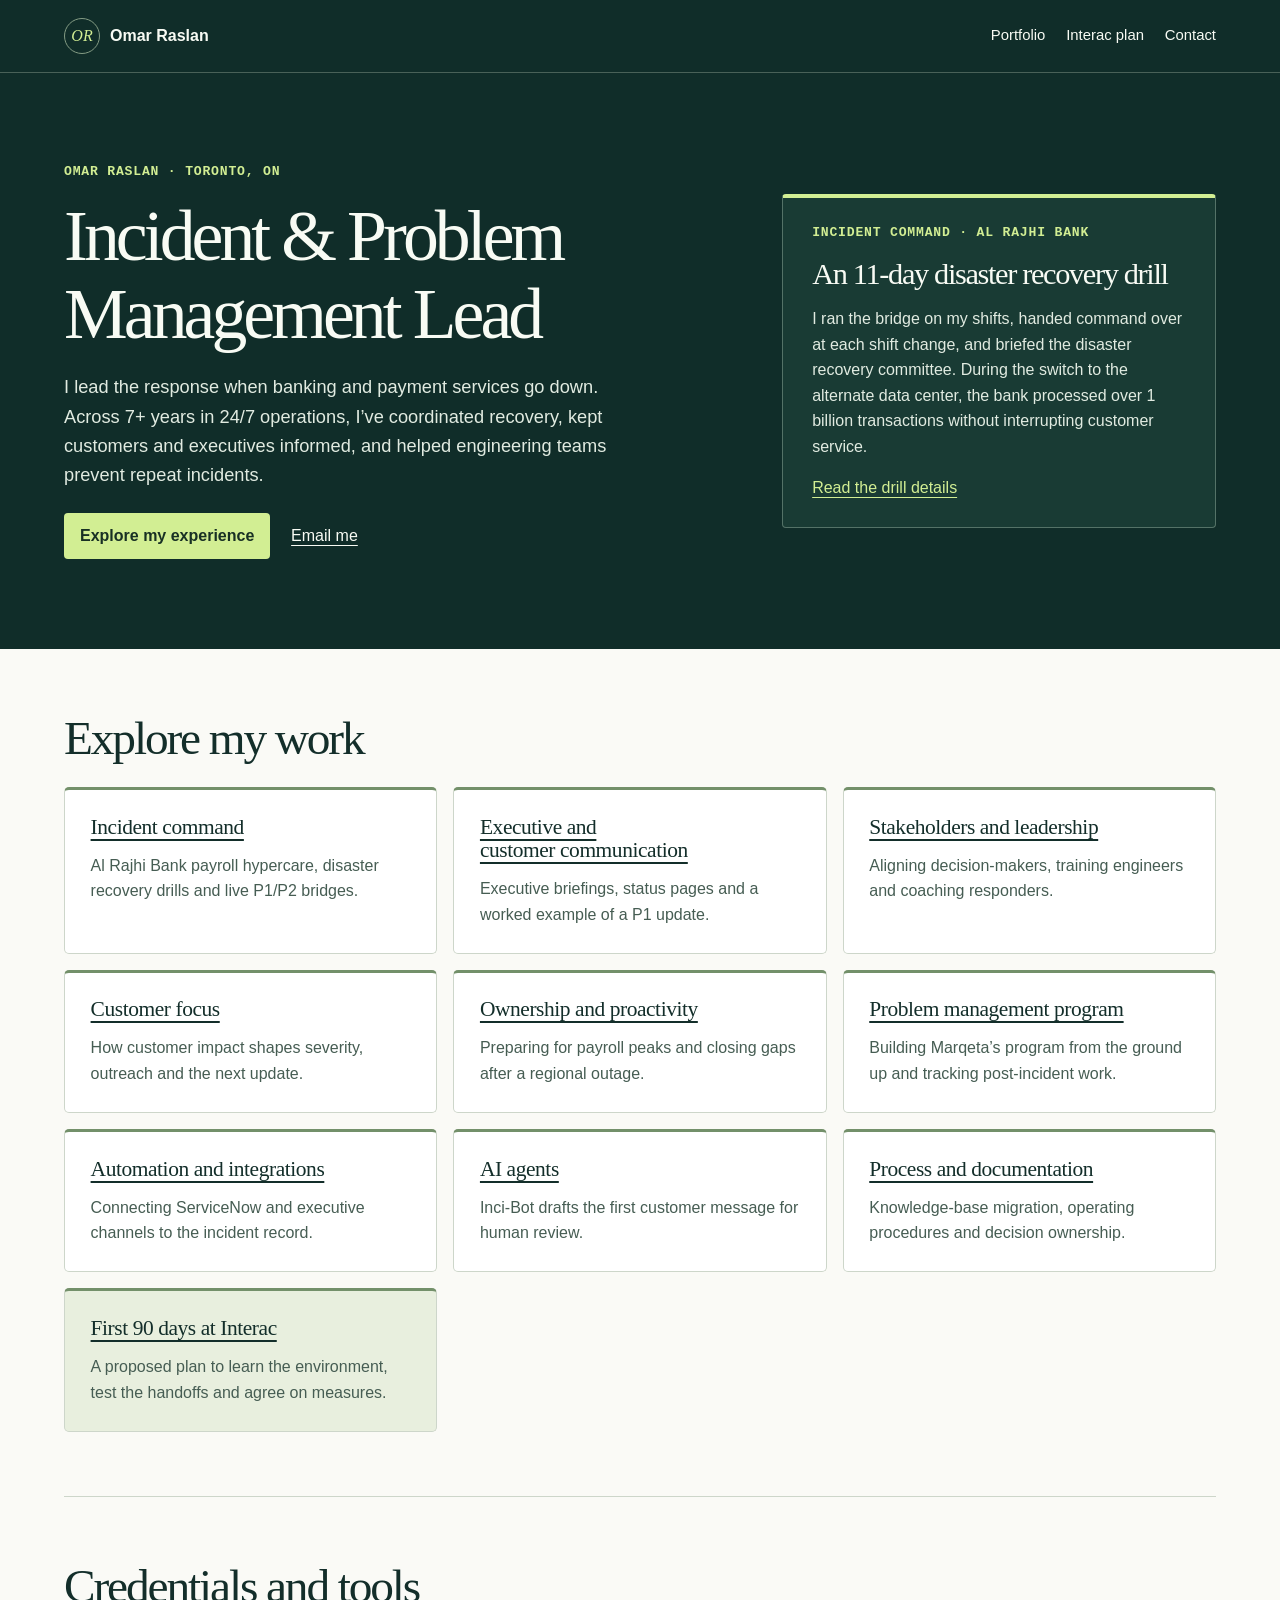
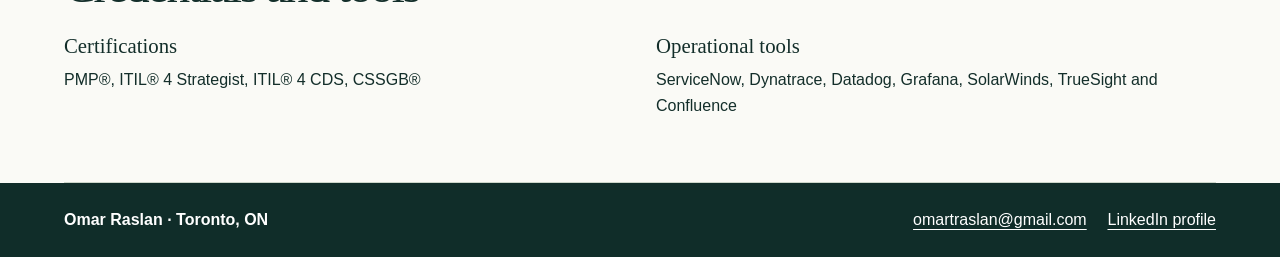
==== index.html @ 9fc1c344 "Organize Omar’s portfolio into ten role-specific sections" ====
<!doctype html>
<html lang="en"><head><meta charset="utf-8"><meta name="viewport" content="width=device-width,initial-scale=1">
<title>Omar Raslan | Incident &amp; Problem Management Lead</title>
<meta name="description" content="Omar Raslan’s work leading major incidents, improving problem management and communicating recovery in banking and payments.">
<style>
:root{--ink:#132e2a;--night:#102d29;--lime:#d2ee93;--paper:#fafaf6;--rule:#cdd6ca;--muted:#465d53}*{box-sizing:border-box}html{scroll-padding-top:1.25rem}body{margin:0;background:var(--paper);color:var(--ink);font:1rem/1.6 Inter,Arial,sans-serif}a{color:inherit;text-underline-offset:.24em}a:hover{text-decoration:underline}a:focus-visible,summary:focus-visible{outline:3px solid #61983b;outline-offset:4px}.wrap{width:min(1160px,90%);margin-inline:auto}.skip{position:absolute;left:-9999px}.skip:focus{left:1rem;top:.5rem;background:white;color:#123;padding:.6rem;z-index:5}header,.hero{color:#f8fbf4;background:var(--night)}header{border-bottom:1px solid #496158}.bar,.brand,nav,.actions,footer .wrap{display:flex;align-items:center}.bar{justify-content:space-between;gap:1rem;min-height:72px}.brand{gap:10px;text-decoration:none;font-weight:bold}.mark{border:1px solid #849c84;border-radius:50%;width:36px;height:36px;display:grid;place-items:center;font:italic 1rem Georgia;color:var(--lime)}nav,.actions{gap:1.3rem;flex-wrap:wrap}nav a{font-size:.93rem;text-decoration:none}.hero-grid{display:grid;grid-template-columns:1.45fr 1fr;gap:clamp(2rem,7vw,7rem);align-items:center;padding:clamp(3rem,7vw,6.5rem) 0}.kicker{margin:0 0 1rem;font:600 .82rem/1.4 ui-monospace,monospace;letter-spacing:.06em;text-transform:uppercase}.hero .kicker{color:var(--lime)}h1,h2,h3,p{margin-top:0}h1,h2,h3{font-family:Georgia,serif;font-weight:400;line-height:1.09;text-wrap:balance}h1{margin-bottom:1.2rem;font-size:clamp(2.8rem,5.6vw,5.3rem);letter-spacing:-.055em}.hero .lead{max-width:56ch;color:#e1ebe1;font-size:1.14rem}.actions{margin-top:1.5rem}.primary{background:var(--lime);color:#183024;padding:.65rem 1rem;border-radius:4px;font-weight:bold;text-decoration:none}.brief{padding:1.6rem 1.8rem;border:1px solid #547267;border-top:4px solid var(--lime);background:#193b34;border-radius:4px}.brief h2{font-size:1.9rem;margin-bottom:.9rem}.brief p:not(.kicker){color:#e1ebe1}.brief a{color:var(--lime)}.section{padding:clamp(2.4rem,5vw,4.5rem) 0;border-bottom:1px solid var(--rule)}h2{font-size:clamp(2rem,3.7vw,3.3rem);letter-spacing:-.045em;margin-bottom:1.4rem}.cards{display:grid;grid-template-columns:repeat(3,minmax(0,1fr));gap:1rem}.card{border:1px solid var(--rule);border-radius:5px;padding:clamp(1.15rem,2vw,1.7rem);background:white;display:flex;flex-direction:column}.card .kicker{color:#45634d}.stat{font:normal clamp(2.9rem,4.6vw,4.4rem)/1 Georgia,serif;letter-spacing:-.06em;margin:0 0 .7rem}.card h3{font-size:1.34rem;letter-spacing:-.02em;margin-bottom:.85rem}.card p:not(.kicker){color:var(--muted)}.card a{margin-top:auto;align-self:flex-start;font-weight:600}.case{display:grid;grid-template-columns:1fr 2fr;gap:clamp(1rem,5vw,5rem);padding:1.5rem 0;border-top:1px solid var(--rule)}.case h3{font-size:1.55rem;margin:0 0 .4rem}.case p{margin:0 0 .6rem}.meta{color:var(--muted);font-size:.94rem}.sample{background:#e8efde}.sample .wrap{display:grid;grid-template-columns:1fr 1fr;gap:clamp(1.5rem,6vw,5rem);align-items:center;padding-block:3rem}.note{background:#fff;border-left:4px solid #53865a;padding:1.4rem}.note h3{font-size:1.4rem;margin-bottom:.35rem}.note p{margin:.6rem 0}.credentials{display:grid;grid-template-columns:1fr 1fr;gap:2rem}.credentials h3{font-size:1.3rem;margin-bottom:.6rem}.credentials p{margin:0}footer{background:var(--night);color:white}footer .wrap{padding-block:1.5rem;gap:1.3rem;flex-wrap:wrap}footer strong{margin-right:auto}@media(max-width:760px){.hero-grid,.sample .wrap,.credentials,.case{grid-template-columns:1fr}.bar{flex-wrap:wrap;padding-block:.7rem}.bar nav{gap:1rem}.hero-grid{gap:1.5rem}.cards{grid-template-columns:repeat(3,minmax(min(78vw,16rem),1fr));overflow-x:auto;scroll-snap-type:x proximity;padding:4px 4px 12px}.card{scroll-snap-align:start}.case{gap:.5rem}}@media print{header,footer,.skip{display:none}.cards{grid-template-columns:repeat(3,1fr);overflow:visible}.card,.case,.note{break-inside:avoid}}
.directory{display:grid;grid-template-columns:repeat(3,minmax(0,1fr));gap:1rem}.directory .card{border-top:3px solid #73906a}.directory a{font:inherit}.directory p{margin:0}.directory .card:last-child{background:#e8efde}@media(max-width:850px){.directory{grid-template-columns:repeat(2,minmax(0,1fr))}}@media(max-width:540px){.directory{grid-template-columns:repeat(2,minmax(0,1fr));gap:.6rem}.directory .card{padding:.8rem;overflow-wrap:anywhere}.directory h3{font-size:1.12rem}.directory p{font-size:.94rem}}</style></head><body><a class="skip" href="#main">Skip to content</a>
<header><div class="wrap bar"><a class="brand" href="./"><span class="mark" aria-hidden="true">OR</span>Omar Raslan</a><nav aria-label="Portfolio"><a href="#work">Portfolio</a><a href="interac.html">Interac plan</a><a href="#contact">Contact</a></nav></div></header>
<main id="main"><section class="hero"><div class="wrap hero-grid"><div><p class="kicker">Omar Raslan · Toronto, ON</p><h1>Incident &amp; Problem Management Lead</h1><p class="lead">I lead the response when banking and payment services go down. Across 7+ years in 24/7 operations, I’ve coordinated recovery, kept customers and executives informed, and helped engineering teams prevent repeat incidents.</p><div class="actions"><a class="primary" href="#work">Explore my experience</a><a href="mailto:omartraslan@gmail.com">Email me</a></div></div>
<aside class="brief"><p class="kicker">Incident command · Al Rajhi Bank</p><h2>An 11-day disaster recovery drill</h2><p>I ran the bridge on my shifts, handed command over at each shift change, and briefed the disaster recovery committee. During the switch to the alternate data center, the bank processed over 1 billion transactions without interrupting customer service.</p><a href="command.html#evidence">Read the drill details</a></aside></div></section>
<section class="wrap section" id="work"><h2>Explore my work</h2><div class="directory"><article class="card"><h3><a href="command.html">Incident command</a></h3><p>Al Rajhi Bank payroll hypercare, disaster recovery drills and live P1/P2 bridges.</p></article><article class="card"><h3><a href="communication.html">Executive and customer communication</a></h3><p>Executive briefings, status pages and a worked example of a P1 update.</p></article><article class="card"><h3><a href="leadership.html">Stakeholders and leadership</a></h3><p>Aligning decision-makers, training engineers and coaching responders.</p></article><article class="card"><h3><a href="customer-focus.html">Customer focus</a></h3><p>How customer impact shapes severity, outreach and the next update.</p></article><article class="card"><h3><a href="ownership.html">Ownership and proactivity</a></h3><p>Preparing for payroll peaks and closing gaps after a regional outage.</p></article><article class="card"><h3><a href="problem-management.html">Problem management program</a></h3><p>Building Marqeta’s program from the ground up and tracking post-incident work.</p></article><article class="card"><h3><a href="automation.html">Automation and integrations</a></h3><p>Connecting ServiceNow and executive channels to the incident record.</p></article><article class="card"><h3><a href="ai-agents.html">AI agents</a></h3><p>Inci-Bot drafts the first customer message for human review.</p></article><article class="card"><h3><a href="documentation.html">Process and documentation</a></h3><p>Knowledge-base migration, operating procedures and decision ownership.</p></article><article class="card"><h3><a href="interac.html">First 90 days at Interac</a></h3><p>A proposed plan to learn the environment, test the handoffs and agree on measures.</p></article></div></section><section class="wrap section"><h2>Credentials and tools</h2><div class="credentials"><div><h3>Certifications</h3><p>PMP®, ITIL® 4 Strategist, ITIL® 4 CDS, CSSGB®</p></div><div><h3>Operational tools</h3><p>ServiceNow, Dynatrace, Datadog, Grafana, SolarWinds, TrueSight and Confluence</p></div></div></section></main>
<footer id="contact"><div class="wrap"><strong>Omar Raslan · Toronto, ON</strong><a href="mailto:omartraslan@gmail.com">omartraslan@gmail.com</a><a href="https://www.linkedin.com/in/omartraslan">LinkedIn profile</a></div></footer></body></html>
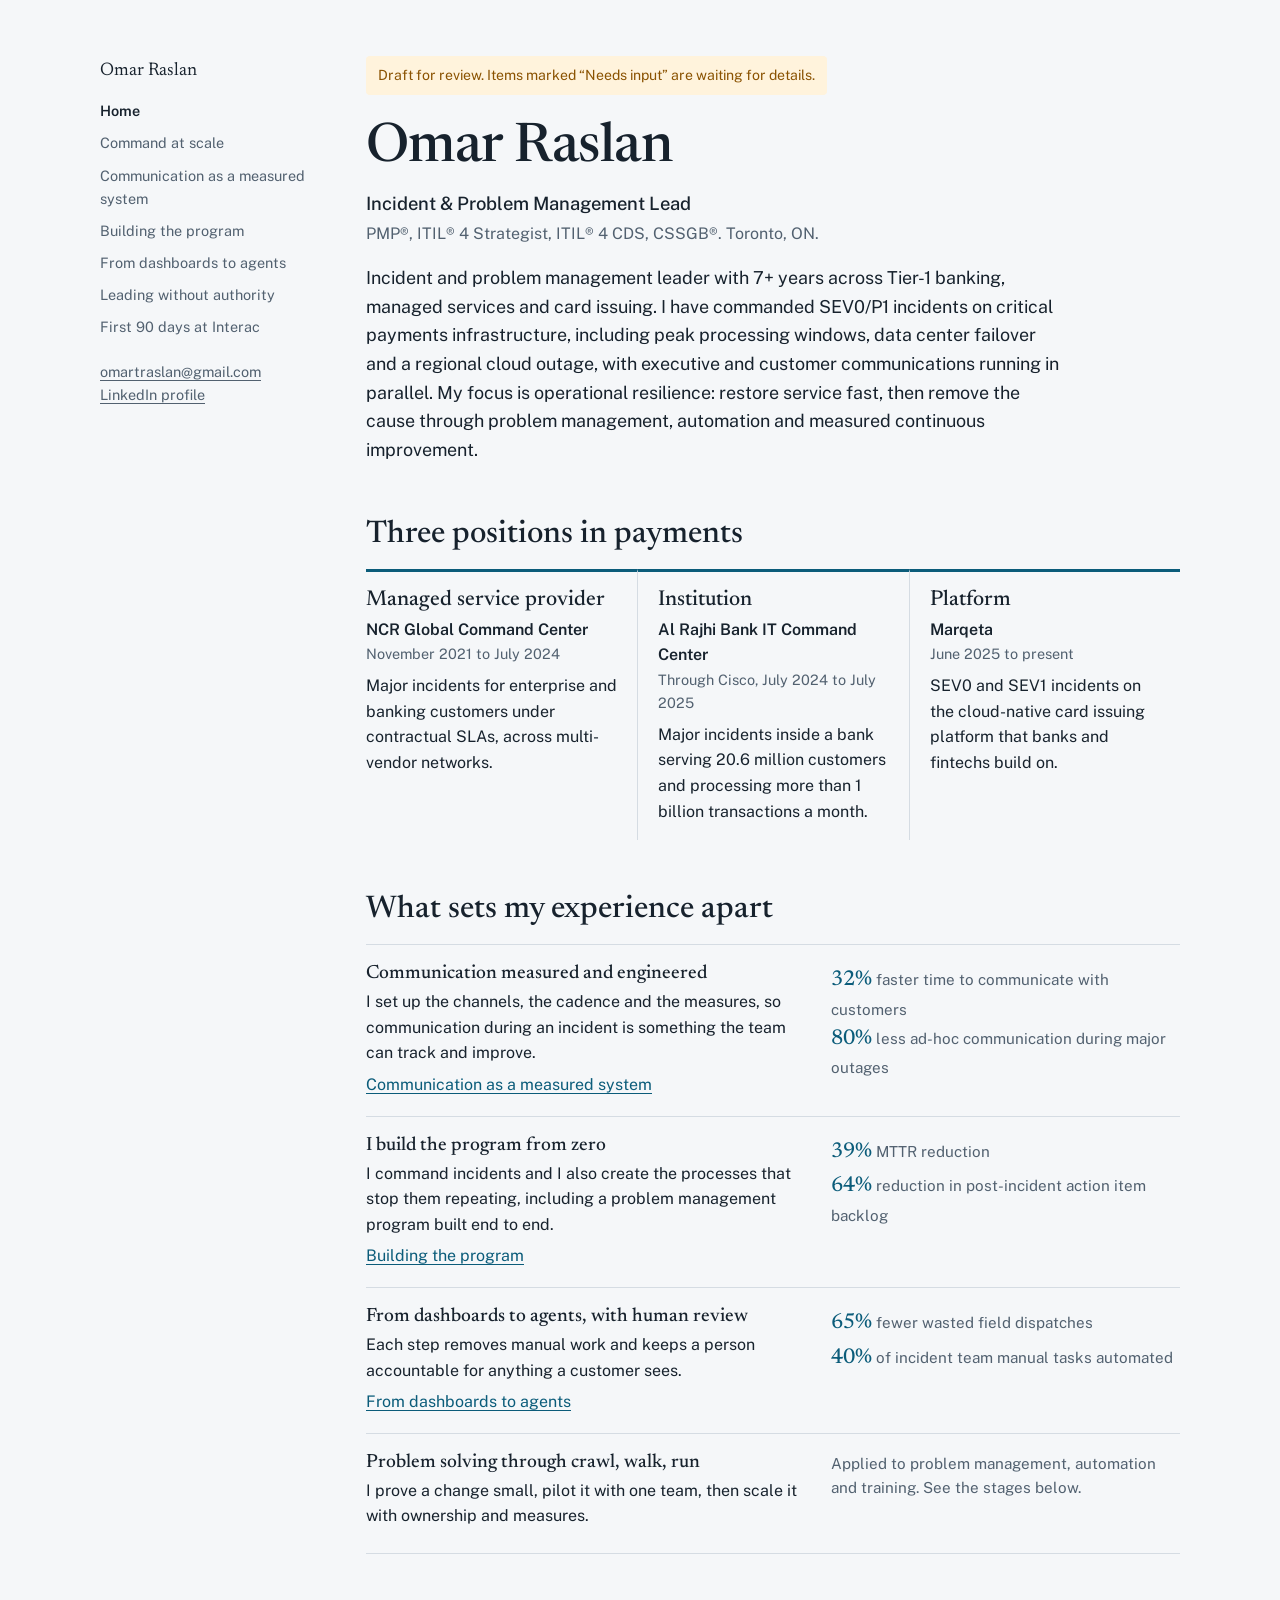
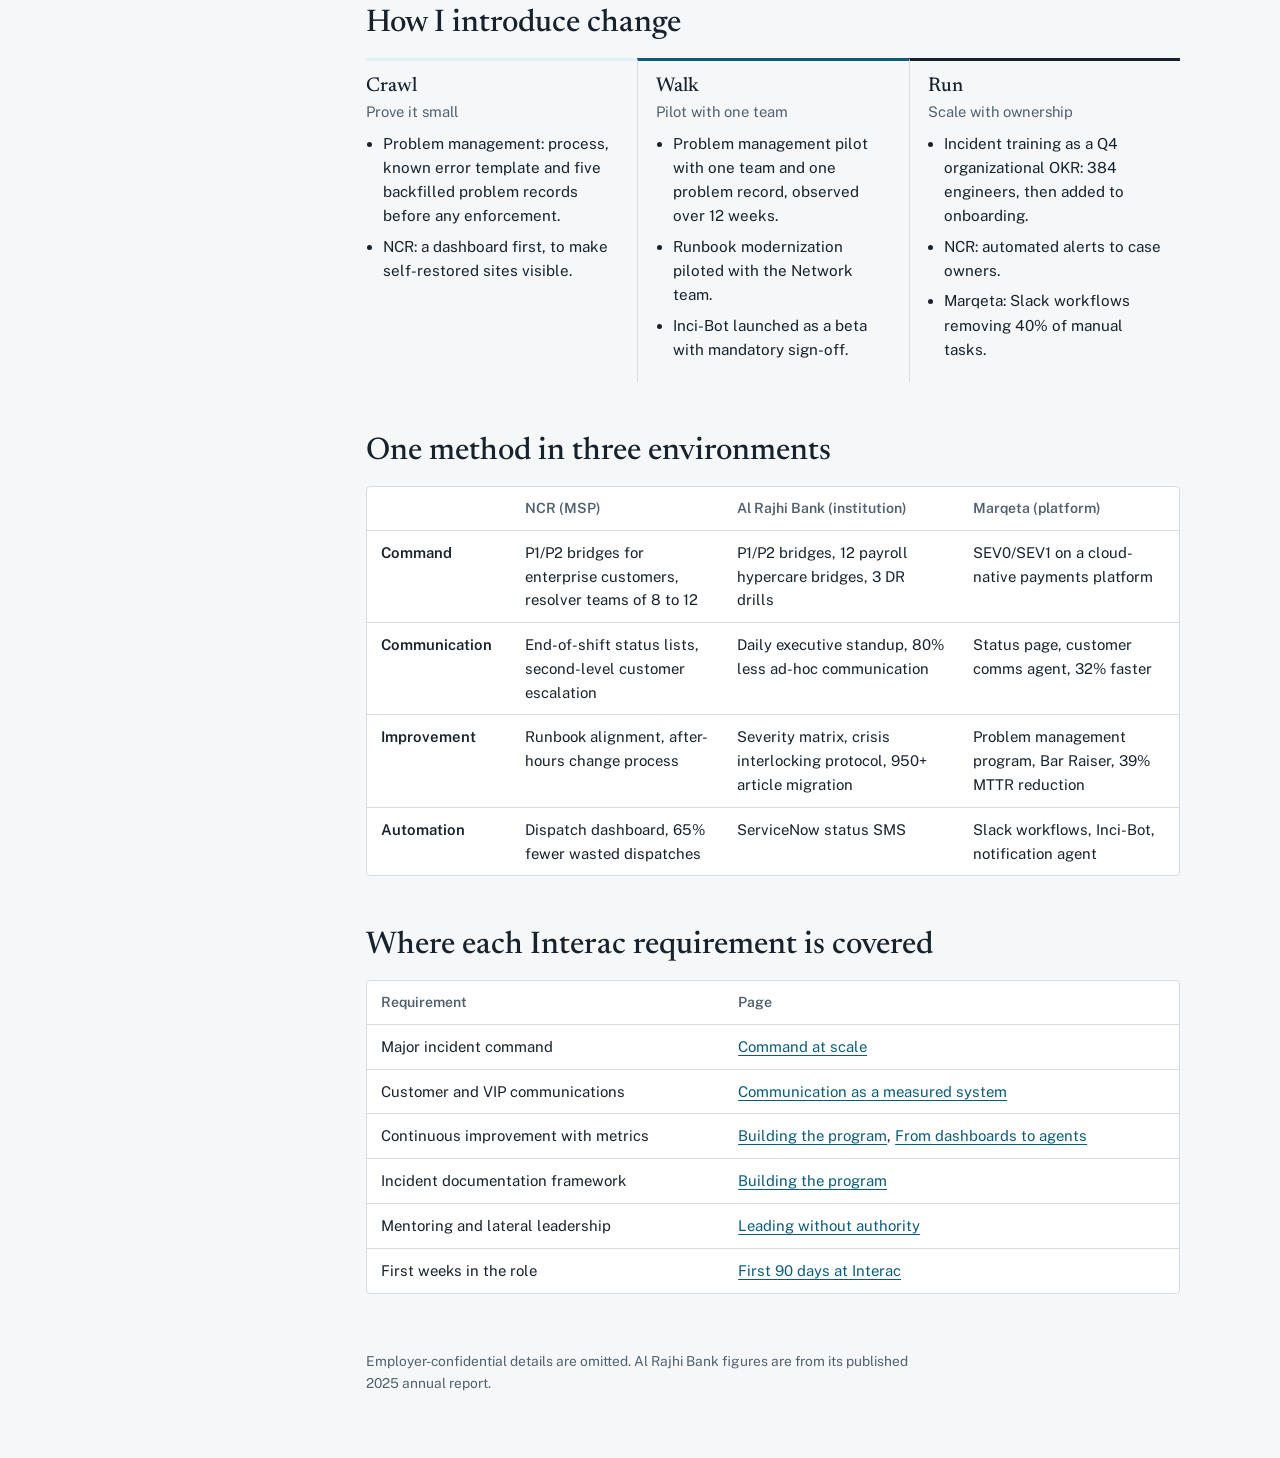
==== commit e2e173d1: "Publish the supplied Omar Raslan portfolio HTML" ====
--- a/index.html
+++ b/index.html
@@ -1,12 +1,679 @@
-<!doctype html>
-<html lang="en"><head><meta charset="utf-8"><meta name="viewport" content="width=device-width,initial-scale=1">
-<title>Omar Raslan | Incident &amp; Problem Management Lead</title>
-<meta name="description" content="Omar Raslan’s work leading major incidents, improving problem management and communicating recovery in banking and payments.">
+<!DOCTYPE html>
+<html lang="en">
+<head>
+<meta charset="utf-8">
+<meta name="viewport" content="width=device-width, initial-scale=1, viewport-fit=cover">
+<title>Omar Raslan, Incident &amp; Problem Management Lead</title>
+<link rel="stylesheet" href="https://fonts.googleapis.com/css2?family=Newsreader:opsz,wght@6..72,400;6..72,500;6..72,600&family=Public+Sans:wght@400;500;600&display=swap">
 <style>
-:root{--ink:#132e2a;--night:#102d29;--lime:#d2ee93;--paper:#fafaf6;--rule:#cdd6ca;--muted:#465d53}*{box-sizing:border-box}html{scroll-padding-top:1.25rem}body{margin:0;background:var(--paper);color:var(--ink);font:1rem/1.6 Inter,Arial,sans-serif}a{color:inherit;text-underline-offset:.24em}a:hover{text-decoration:underline}a:focus-visible,summary:focus-visible{outline:3px solid #61983b;outline-offset:4px}.wrap{width:min(1160px,90%);margin-inline:auto}.skip{position:absolute;left:-9999px}.skip:focus{left:1rem;top:.5rem;background:white;color:#123;padding:.6rem;z-index:5}header,.hero{color:#f8fbf4;background:var(--night)}header{border-bottom:1px solid #496158}.bar,.brand,nav,.actions,footer .wrap{display:flex;align-items:center}.bar{justify-content:space-between;gap:1rem;min-height:72px}.brand{gap:10px;text-decoration:none;font-weight:bold}.mark{border:1px solid #849c84;border-radius:50%;width:36px;height:36px;display:grid;place-items:center;font:italic 1rem Georgia;color:var(--lime)}nav,.actions{gap:1.3rem;flex-wrap:wrap}nav a{font-size:.93rem;text-decoration:none}.hero-grid{display:grid;grid-template-columns:1.45fr 1fr;gap:clamp(2rem,7vw,7rem);align-items:center;padding:clamp(3rem,7vw,6.5rem) 0}.kicker{margin:0 0 1rem;font:600 .82rem/1.4 ui-monospace,monospace;letter-spacing:.06em;text-transform:uppercase}.hero .kicker{color:var(--lime)}h1,h2,h3,p{margin-top:0}h1,h2,h3{font-family:Georgia,serif;font-weight:400;line-height:1.09;text-wrap:balance}h1{margin-bottom:1.2rem;font-size:clamp(2.8rem,5.6vw,5.3rem);letter-spacing:-.055em}.hero .lead{max-width:56ch;color:#e1ebe1;font-size:1.14rem}.actions{margin-top:1.5rem}.primary{background:var(--lime);color:#183024;padding:.65rem 1rem;border-radius:4px;font-weight:bold;text-decoration:none}.brief{padding:1.6rem 1.8rem;border:1px solid #547267;border-top:4px solid var(--lime);background:#193b34;border-radius:4px}.brief h2{font-size:1.9rem;margin-bottom:.9rem}.brief p:not(.kicker){color:#e1ebe1}.brief a{color:var(--lime)}.section{padding:clamp(2.4rem,5vw,4.5rem) 0;border-bottom:1px solid var(--rule)}h2{font-size:clamp(2rem,3.7vw,3.3rem);letter-spacing:-.045em;margin-bottom:1.4rem}.cards{display:grid;grid-template-columns:repeat(3,minmax(0,1fr));gap:1rem}.card{border:1px solid var(--rule);border-radius:5px;padding:clamp(1.15rem,2vw,1.7rem);background:white;display:flex;flex-direction:column}.card .kicker{color:#45634d}.stat{font:normal clamp(2.9rem,4.6vw,4.4rem)/1 Georgia,serif;letter-spacing:-.06em;margin:0 0 .7rem}.card h3{font-size:1.34rem;letter-spacing:-.02em;margin-bottom:.85rem}.card p:not(.kicker){color:var(--muted)}.card a{margin-top:auto;align-self:flex-start;font-weight:600}.case{display:grid;grid-template-columns:1fr 2fr;gap:clamp(1rem,5vw,5rem);padding:1.5rem 0;border-top:1px solid var(--rule)}.case h3{font-size:1.55rem;margin:0 0 .4rem}.case p{margin:0 0 .6rem}.meta{color:var(--muted);font-size:.94rem}.sample{background:#e8efde}.sample .wrap{display:grid;grid-template-columns:1fr 1fr;gap:clamp(1.5rem,6vw,5rem);align-items:center;padding-block:3rem}.note{background:#fff;border-left:4px solid #53865a;padding:1.4rem}.note h3{font-size:1.4rem;margin-bottom:.35rem}.note p{margin:.6rem 0}.credentials{display:grid;grid-template-columns:1fr 1fr;gap:2rem}.credentials h3{font-size:1.3rem;margin-bottom:.6rem}.credentials p{margin:0}footer{background:var(--night);color:white}footer .wrap{padding-block:1.5rem;gap:1.3rem;flex-wrap:wrap}footer strong{margin-right:auto}@media(max-width:760px){.hero-grid,.sample .wrap,.credentials,.case{grid-template-columns:1fr}.bar{flex-wrap:wrap;padding-block:.7rem}.bar nav{gap:1rem}.hero-grid{gap:1.5rem}.cards{grid-template-columns:repeat(3,minmax(min(78vw,16rem),1fr));overflow-x:auto;scroll-snap-type:x proximity;padding:4px 4px 12px}.card{scroll-snap-align:start}.case{gap:.5rem}}@media print{header,footer,.skip{display:none}.cards{grid-template-columns:repeat(3,1fr);overflow:visible}.card,.case,.note{break-inside:avoid}}
-.directory{display:grid;grid-template-columns:repeat(3,minmax(0,1fr));gap:1rem}.directory .card{border-top:3px solid #73906a}.directory a{font:inherit}.directory p{margin:0}.directory .card:last-child{background:#e8efde}@media(max-width:850px){.directory{grid-template-columns:repeat(2,minmax(0,1fr))}}@media(max-width:540px){.directory{grid-template-columns:repeat(2,minmax(0,1fr));gap:.6rem}.directory .card{padding:.8rem;overflow-wrap:anywhere}.directory h3{font-size:1.12rem}.directory p{font-size:.94rem}}</style></head><body><a class="skip" href="#main">Skip to content</a>
-<header><div class="wrap bar"><a class="brand" href="./"><span class="mark" aria-hidden="true">OR</span>Omar Raslan</a><nav aria-label="Portfolio"><a href="#work">Portfolio</a><a href="interac.html">Interac plan</a><a href="#contact">Contact</a></nav></div></header>
-<main id="main"><section class="hero"><div class="wrap hero-grid"><div><p class="kicker">Omar Raslan · Toronto, ON</p><h1>Incident &amp; Problem Management Lead</h1><p class="lead">I lead the response when banking and payment services go down. Across 7+ years in 24/7 operations, I’ve coordinated recovery, kept customers and executives informed, and helped engineering teams prevent repeat incidents.</p><div class="actions"><a class="primary" href="#work">Explore my experience</a><a href="mailto:omartraslan@gmail.com">Email me</a></div></div>
-<aside class="brief"><p class="kicker">Incident command · Al Rajhi Bank</p><h2>An 11-day disaster recovery drill</h2><p>I ran the bridge on my shifts, handed command over at each shift change, and briefed the disaster recovery committee. During the switch to the alternate data center, the bank processed over 1 billion transactions without interrupting customer service.</p><a href="command.html#evidence">Read the drill details</a></aside></div></section>
-<section class="wrap section" id="work"><h2>Explore my work</h2><div class="directory"><article class="card"><h3><a href="command.html">Incident command</a></h3><p>Al Rajhi Bank payroll hypercare, disaster recovery drills and live P1/P2 bridges.</p></article><article class="card"><h3><a href="communication.html">Executive and customer communication</a></h3><p>Executive briefings, status pages and a worked example of a P1 update.</p></article><article class="card"><h3><a href="leadership.html">Stakeholders and leadership</a></h3><p>Aligning decision-makers, training engineers and coaching responders.</p></article><article class="card"><h3><a href="customer-focus.html">Customer focus</a></h3><p>How customer impact shapes severity, outreach and the next update.</p></article><article class="card"><h3><a href="ownership.html">Ownership and proactivity</a></h3><p>Preparing for payroll peaks and closing gaps after a regional outage.</p></article><article class="card"><h3><a href="problem-management.html">Problem management program</a></h3><p>Building Marqeta’s program from the ground up and tracking post-incident work.</p></article><article class="card"><h3><a href="automation.html">Automation and integrations</a></h3><p>Connecting ServiceNow and executive channels to the incident record.</p></article><article class="card"><h3><a href="ai-agents.html">AI agents</a></h3><p>Inci-Bot drafts the first customer message for human review.</p></article><article class="card"><h3><a href="documentation.html">Process and documentation</a></h3><p>Knowledge-base migration, operating procedures and decision ownership.</p></article><article class="card"><h3><a href="interac.html">First 90 days at Interac</a></h3><p>A proposed plan to learn the environment, test the handoffs and agree on measures.</p></article></div></section><section class="wrap section"><h2>Credentials and tools</h2><div class="credentials"><div><h3>Certifications</h3><p>PMP®, ITIL® 4 Strategist, ITIL® 4 CDS, CSSGB®</p></div><div><h3>Operational tools</h3><p>ServiceNow, Dynatrace, Datadog, Grafana, SolarWinds, TrueSight and Confluence</p></div></div></section></main>
-<footer id="contact"><div class="wrap"><strong>Omar Raslan · Toronto, ON</strong><a href="mailto:omartraslan@gmail.com">omartraslan@gmail.com</a><a href="https://www.linkedin.com/in/omartraslan">LinkedIn profile</a></div></footer></body></html>+:root {
+  --bg: #F5F7F9;
+  --surface: #FFFFFF;
+  --ink: #17222D;
+  --muted: #526170;
+  --line: #D5DCE3;
+  --accent: #0B5C7A;
+  --on-accent: #FFFFFF;
+  --accent-soft: #E3F0F5;
+  --amber: #8A5200;
+  --amber-soft: #FFF3DC;
+  color-scheme: light;
+  box-sizing: border-box;
+  padding-top: env(safe-area-inset-top, 0px);
+  padding-bottom: env(safe-area-inset-bottom, 0px);
+}
+@media (prefers-color-scheme: dark) {
+  :root:not([data-theme="light"]) {
+    --bg: #10181F; --surface: #17222B; --ink: #E6EDF2; --muted: #9FB0BD; --line: #2A3946;
+    --accent: #6CC0DD; --on-accent: #0B1A22; --accent-soft: #16323D; --amber: #F0B45A; --amber-soft: #33280F;
+    color-scheme: dark;
+  }
+}
+:root[data-theme="dark"] {
+  --bg: #10181F; --surface: #17222B; --ink: #E6EDF2; --muted: #9FB0BD; --line: #2A3946;
+  --accent: #6CC0DD; --on-accent: #0B1A22; --accent-soft: #16323D; --amber: #F0B45A; --amber-soft: #33280F;
+  color-scheme: dark;
+}
+html { scroll-padding-top: calc(env(safe-area-inset-top, 0px) + 16px); }
+*, *::before, *::after { box-sizing: border-box; }
+body {
+  margin: 0; background: var(--bg); color: var(--ink);
+  font-family: "Public Sans", system-ui, -apple-system, "Segoe UI", Roboto, sans-serif;
+  font-size: 1rem; line-height: 1.6; -webkit-text-size-adjust: 100%;
+}
+a { color: var(--accent); text-underline-offset: 3px; }
+a:focus-visible, h1:focus-visible { outline: 2px solid var(--accent); outline-offset: 3px; border-radius: 2px; }
+h1:focus { outline: none; }
+
+.page { max-width: 1120px; margin: 0 auto; padding: 32px 20px 64px; display: grid; gap: 28px; }
+@media (min-width: 920px) { .page { grid-template-columns: 210px minmax(0, 1fr); gap: 56px; padding-top: 56px; } }
+
+.rail { font-size: 0.9rem; }
+@media (min-width: 920px) { .rail { position: sticky; top: 32px; align-self: start; } }
+.rail .who { font-family: "Newsreader", Georgia, serif; font-size: 1.15rem; color: var(--ink); text-decoration: none; display: inline-block; margin-bottom: 14px; }
+.rail ul { list-style: none; margin: 0; padding: 0; display: flex; flex-wrap: wrap; gap: 6px 16px; }
+@media (min-width: 920px) { .rail ul { flex-direction: column; gap: 9px; } }
+.rail ul a { color: var(--muted); text-decoration: none; }
+.rail ul a:hover { color: var(--accent); text-decoration: underline; }
+.rail ul a[aria-current="page"] { color: var(--ink); font-weight: 600; }
+.rail .contact { margin-top: 22px; color: var(--muted); }
+.rail .contact a { color: var(--muted); }
+
+main { min-width: 0; }
+.view[hidden] { display: none; }
+
+h1, h2, h3 { font-family: "Newsreader", Georgia, "Times New Roman", serif; font-weight: 500; line-height: 1.15; margin: 0; }
+h1 { font-size: clamp(2.2rem, 5.6vw, 3.4rem); letter-spacing: -0.01em; }
+h2 { font-size: clamp(1.5rem, 3.2vw, 1.95rem); margin: 52px 0 16px; }
+h3 { font-size: 1.22rem; margin: 30px 0 10px; }
+p { margin: 0 0 14px; max-width: 68ch; }
+.lead { font-size: 1.12rem; max-width: 64ch; margin-top: 18px; }
+ul.plain { margin: 0 0 14px; padding-left: 1.2em; max-width: 72ch; }
+ul.plain li { margin-bottom: 10px; }
+.title { font-size: 1.15rem; margin: 10px 0 2px; font-weight: 500; }
+.creds { margin: 0; color: var(--muted); }
+
+.draft { font-size: 0.88rem; color: var(--amber); background: var(--amber-soft); padding: 8px 12px; border-radius: 4px; display: inline-block; margin-bottom: 22px; }
+.need { color: var(--amber); background: var(--amber-soft); padding: 1px 6px; border-radius: 3px; font-size: 0.9em; }
+
+/* Three positions band */
+.models { display: grid; gap: 0; margin: 8px 0 0; border-top: 1px solid var(--line); }
+@media (min-width: 760px) { .models { grid-template-columns: repeat(3, minmax(0, 1fr)); border-top: 0; } }
+.models div { padding: 16px 0; border-bottom: 1px solid var(--line); }
+@media (min-width: 760px) { .models div { padding: 16px 20px 16px 0; border-bottom: 0; border-top: 3px solid var(--accent); } .models div + div { padding-left: 20px; border-left: 1px solid var(--line); } }
+.models h3 { margin: 0 0 4px; font-size: 1.35rem; }
+.models .org { font-weight: 600; margin: 0; }
+.models .when { color: var(--muted); font-size: 0.9rem; margin: 0 0 8px; }
+.models p:last-child { margin: 0; }
+
+/* Differentiators */
+.diffs { list-style: none; margin: 0; padding: 0; border-top: 1px solid var(--line); }
+.diffs li { padding: 18px 0; border-bottom: 1px solid var(--line); display: grid; gap: 6px 28px; }
+@media (min-width: 760px) { .diffs li { grid-template-columns: minmax(0, 1.25fr) minmax(0, 1fr); } }
+.diffs h3 { margin: 0 0 4px; font-size: 1.2rem; }
+.diffs p { margin: 0 0 6px; }
+.diffs .proof { color: var(--muted); font-size: 0.95rem; }
+.diffs .proof strong { color: var(--accent); font-family: "Newsreader", Georgia, serif; font-size: 1.35rem; font-weight: 500; }
+
+/* Tables */
+.scroll { overflow-x: auto; margin: 12px 0 8px; border: 1px solid var(--line); border-radius: 4px; background: var(--surface); }
+table { border-collapse: collapse; width: 100%; min-width: 680px; font-size: 0.93rem; }
+th, td { text-align: left; vertical-align: top; padding: 10px 14px; border-bottom: 1px solid var(--line); }
+thead th { color: var(--muted); font-weight: 600; font-size: 0.88rem; }
+tbody th { font-weight: 600; width: 9rem; }
+tbody tr:last-child td, tbody tr:last-child th { border-bottom: 0; }
+
+/* Sequences (real sequences only) */
+.seq { list-style: none; counter-reset: s; margin: 10px 0 14px; padding: 0; max-width: 74ch; }
+.seq > li { counter-increment: s; position: relative; padding: 0 0 18px 44px; }
+.seq > li::before { content: counter(s); position: absolute; left: 0; top: 0; width: 28px; height: 28px; border-radius: 50%; border: 1px solid var(--accent); color: var(--accent); font-size: 0.85rem; display: grid; place-items: center; font-weight: 600; }
+.seq > li::after { content: ""; position: absolute; left: 14px; top: 32px; bottom: 4px; width: 1px; background: var(--line); }
+.seq > li:last-child::after { display: none; }
+.seq h3 { margin: 2px 0 6px; font-size: 1.12rem; }
+.seq p { margin: 0 0 6px; }
+.seq .where { color: var(--muted); font-size: 0.93rem; }
+
+.stages { display: grid; gap: 0; border-top: 1px solid var(--line); margin: 8px 0; }
+@media (min-width: 760px) { .stages { grid-template-columns: repeat(3, minmax(0, 1fr)); border-top: 0; } }
+.stages div { padding: 14px 0; border-bottom: 1px solid var(--line); }
+@media (min-width: 760px) { .stages div { padding: 14px 18px 14px 0; border-bottom: 0; border-top: 3px solid var(--line); } .stages div:nth-child(1) { border-top-color: var(--accent-soft); } .stages div:nth-child(2) { border-top-color: var(--accent); opacity: 1; } .stages div:nth-child(3) { border-top-color: var(--ink); } .stages div + div { padding-left: 18px; border-left: 1px solid var(--line); } }
+.stages h3 { margin: 0 0 2px; font-size: 1.25rem; }
+.stages .sub { color: var(--muted); margin: 0 0 8px; font-size: 0.92rem; }
+.stages ul { margin: 0; padding-left: 1.1em; font-size: 0.95rem; }
+.stages li { margin-bottom: 6px; }
+
+.lifecycle { list-style: none; margin: 14px 0 8px; padding: 0; display: flex; flex-wrap: wrap; gap: 8px; }
+.lifecycle li { padding: 6px 12px; border: 1px solid var(--line); background: var(--surface); border-radius: 4px; font-size: 0.92rem; }
+
+.facts { margin: 0 0 6px; border-top: 1px solid var(--line); max-width: 72ch; }
+.facts div { display: grid; grid-template-columns: 10rem minmax(0, 1fr); gap: 4px 16px; padding: 9px 0; border-bottom: 1px solid var(--line); }
+.facts dt { font-weight: 600; }
+.facts dd { margin: 0; color: var(--muted); }
+@media (max-width: 560px) { .facts div { grid-template-columns: 7.5rem minmax(0, 1fr); } }
+.source { font-size: 0.85rem; color: var(--muted); }
+
+.format { margin: 0 0 8px; max-width: 72ch; border-top: 1px solid var(--line); }
+.format div { padding: 10px 0; border-bottom: 1px solid var(--line); display: grid; grid-template-columns: 11rem minmax(0, 1fr); gap: 4px 16px; }
+.format dt { font-weight: 600; }
+.format dd { margin: 0; color: var(--muted); }
+@media (max-width: 560px) { .format div { grid-template-columns: 1fr; } }
+
+.bridge { margin: 26px 0 8px; background: var(--surface); border: 1px solid var(--line); border-left: 4px solid var(--amber); border-radius: 4px; max-width: 760px; }
+.bridge header { display: flex; flex-wrap: wrap; align-items: center; gap: 8px 14px; padding: 12px 18px; border-bottom: 1px solid var(--line); }
+.bridge .sev { background: var(--amber-soft); color: var(--amber); font-weight: 600; padding: 2px 10px; border-radius: 3px; font-size: 0.9rem; }
+.bridge .at { font-weight: 600; }
+.bridge .tag { margin-left: auto; color: var(--muted); font-size: 0.85rem; font-style: italic; }
+.bridge dl { margin: 0; padding: 6px 18px 14px; }
+.bridge dl > div { padding: 10px 0; border-bottom: 1px solid var(--line); }
+.bridge dl > div:last-child { border-bottom: 0; }
+.bridge dt { font-weight: 600; margin-bottom: 2px; }
+.bridge dd { margin: 0; }
+.tiers { display: flex; gap: 4px; margin-top: 10px; max-width: 460px; }
+.tiers span { padding: 4px 8px; font-size: 0.85rem; border-radius: 3px; border: 1px solid var(--accent); white-space: nowrap; }
+.tiers .t1 { flex: 3; background: var(--accent); color: var(--on-accent); }
+.tiers .t2 { flex: 6; background: var(--accent-soft); color: var(--ink); }
+.tiers .t3 { flex: 5; background: var(--surface); color: var(--ink); border-color: var(--line); }
+
+.callout { border-left: 3px solid var(--accent); background: var(--surface); padding: 14px 18px; margin: 18px 0; max-width: 72ch; border-radius: 0 4px 4px 0; }
+.callout p:last-child { margin: 0; }
+
+.interac { margin-top: 40px; padding-top: 18px; border-top: 1px solid var(--line); }
+.interac h2 { margin-top: 0; }
+
+.pager { margin-top: 48px; padding-top: 18px; border-top: 1px solid var(--line); display: flex; flex-wrap: wrap; justify-content: space-between; gap: 12px 24px; font-size: 0.95rem; }
+.pager span { color: var(--muted); display: block; font-size: 0.85rem; }
+
+footer { margin-top: 56px; color: var(--muted); font-size: 0.86rem; max-width: 70ch; }
+
+@media print {
+  .rail, .pager, .draft { display: none; }
+  .page { display: block; padding: 0; }
+  .view[hidden] { display: block !important; }
+  .view { break-before: page; }
+  a { color: inherit; }
+}
+</style>
+</head>
+<body>
+<div class="page">
+
+  <aside class="rail">
+    <a class="who" href="#home">Omar Raslan</a>
+    <nav aria-label="Portfolio pages">
+      <ul>
+        <li><a href="#home" data-view="home">Home</a></li>
+        <li><a href="#command" data-view="command">Command at scale</a></li>
+        <li><a href="#communication" data-view="communication">Communication as a measured system</a></li>
+        <li><a href="#program" data-view="program">Building the program</a></li>
+        <li><a href="#automation" data-view="automation">From dashboards to agents</a></li>
+        <li><a href="#leadership" data-view="leadership">Leading without authority</a></li>
+        <li><a href="#first-90-days" data-view="first-90-days">First 90 days at Interac</a></li>
+      </ul>
+    </nav>
+    <p class="contact">
+      <a href="mailto:omartraslan@gmail.com">omartraslan@gmail.com</a><br>
+      <a href="https://www.linkedin.com/in/omartraslan">LinkedIn profile</a>
+    </p>
+  </aside>
+
+  <main>
+
+<!-- ============ HOME ============ -->
+<section class="view" id="view-home" aria-labelledby="h-home">
+  <p class="draft">Draft for review. Items marked “Needs input” are waiting for details.</p>
+  <h1 id="h-home">Omar Raslan</h1>
+  <p class="title">Incident &amp; Problem Management Lead</p>
+  <p class="creds">PMP®, ITIL® 4 Strategist, ITIL® 4 CDS, CSSGB®. Toronto, ON.</p>
+  <p class="lead">Incident and problem management leader with 7+ years across Tier-1 banking, managed services and card issuing. I have commanded SEV0/P1 incidents on critical payments infrastructure, including peak processing windows, data center failover and a regional cloud outage, with executive and customer communications running in parallel. My focus is operational resilience: restore service fast, then remove the cause through problem management, automation and measured continuous improvement.</p>
+
+  <h2>Three positions in payments</h2>
+  <div class="models">
+    <div>
+      <h3>Managed service provider</h3>
+      <p class="org">NCR Global Command Center</p>
+      <p class="when">November 2021 to July 2024</p>
+      <p>Major incidents for enterprise and banking customers under contractual SLAs, across multi-vendor networks.</p>
+    </div>
+    <div>
+      <h3>Institution</h3>
+      <p class="org">Al Rajhi Bank IT Command Center</p>
+      <p class="when">Through Cisco, July 2024 to July 2025</p>
+      <p>Major incidents inside a bank serving 20.6 million customers and processing more than 1 billion transactions a month.</p>
+    </div>
+    <div>
+      <h3>Platform</h3>
+      <p class="org">Marqeta</p>
+      <p class="when">June 2025 to present</p>
+      <p>SEV0 and SEV1 incidents on the cloud-native card issuing platform that banks and fintechs build on.</p>
+    </div>
+  </div>
+
+  <h2>What sets my experience apart</h2>
+  <ul class="diffs">
+    <li>
+      <div>
+        <h3>Communication measured and engineered</h3>
+        <p>I set up the channels, the cadence and the measures, so communication during an incident is something the team can track and improve.</p>
+        <a href="#communication">Communication as a measured system</a>
+      </div>
+      <p class="proof"><strong>32%</strong> faster time to communicate with customers<br><strong>80%</strong> less ad-hoc communication during major outages</p>
+    </li>
+    <li>
+      <div>
+        <h3>I build the program from zero</h3>
+        <p>I command incidents and I also create the processes that stop them repeating, including a problem management program built end to end.</p>
+        <a href="#program">Building the program</a>
+      </div>
+      <p class="proof"><strong>39%</strong> MTTR reduction<br><strong>64%</strong> reduction in post-incident action item backlog</p>
+    </li>
+    <li>
+      <div>
+        <h3>From dashboards to agents, with human review</h3>
+        <p>Each step removes manual work and keeps a person accountable for anything a customer sees.</p>
+        <a href="#automation">From dashboards to agents</a>
+      </div>
+      <p class="proof"><strong>65%</strong> fewer wasted field dispatches<br><strong>40%</strong> of incident team manual tasks automated</p>
+    </li>
+    <li>
+      <div>
+        <h3>Problem solving through crawl, walk, run</h3>
+        <p>I prove a change small, pilot it with one team, then scale it with ownership and measures.</p>
+      </div>
+      <p class="proof">Applied to problem management, automation and training. See the stages below.</p>
+    </li>
+  </ul>
+
+  <h2>How I introduce change</h2>
+  <div class="stages">
+    <div>
+      <h3>Crawl</h3>
+      <p class="sub">Prove it small</p>
+      <ul>
+        <li>Problem management: process, known error template and five backfilled problem records before any enforcement.</li>
+        <li>NCR: a dashboard first, to make self-restored sites visible.</li>
+      </ul>
+    </div>
+    <div>
+      <h3>Walk</h3>
+      <p class="sub">Pilot with one team</p>
+      <ul>
+        <li>Problem management pilot with one team and one problem record, observed over 12 weeks.</li>
+        <li>Runbook modernization piloted with the Network team.</li>
+        <li>Inci-Bot launched as a beta with mandatory sign-off.</li>
+      </ul>
+    </div>
+    <div>
+      <h3>Run</h3>
+      <p class="sub">Scale with ownership</p>
+      <ul>
+        <li>Incident training as a Q4 organizational OKR: 384 engineers, then added to onboarding.</li>
+        <li>NCR: automated alerts to case owners.</li>
+        <li>Marqeta: Slack workflows removing 40% of manual tasks.</li>
+      </ul>
+    </div>
+  </div>
+
+  <h2>One method in three environments</h2>
+  <div class="scroll" tabindex="0" role="region" aria-label="Method across three environments">
+    <table>
+      <thead><tr><th scope="col"></th><th scope="col">NCR (MSP)</th><th scope="col">Al Rajhi Bank (institution)</th><th scope="col">Marqeta (platform)</th></tr></thead>
+      <tbody>
+        <tr><th scope="row">Command</th><td>P1/P2 bridges for enterprise customers, resolver teams of 8 to 12</td><td>P1/P2 bridges, 12 payroll hypercare bridges, 3 DR drills</td><td>SEV0/SEV1 on a cloud-native payments platform</td></tr>
+        <tr><th scope="row">Communication</th><td>End-of-shift status lists, second-level customer escalation</td><td>Daily executive standup, 80% less ad-hoc communication</td><td>Status page, customer comms agent, 32% faster</td></tr>
+        <tr><th scope="row">Improvement</th><td>Runbook alignment, after-hours change process</td><td>Severity matrix, crisis interlocking protocol, 950+ article migration</td><td>Problem management program, Bar Raiser, 39% MTTR reduction</td></tr>
+        <tr><th scope="row">Automation</th><td>Dispatch dashboard, 65% fewer wasted dispatches</td><td>ServiceNow status SMS</td><td>Slack workflows, Inci-Bot, notification agent</td></tr>
+      </tbody>
+    </table>
+  </div>
+
+  <h2>Where each Interac requirement is covered</h2>
+  <div class="scroll" tabindex="0" role="region" aria-label="Interac requirements map">
+    <table>
+      <thead><tr><th scope="col">Requirement</th><th scope="col">Page</th></tr></thead>
+      <tbody>
+        <tr><td>Major incident command</td><td><a href="#command">Command at scale</a></td></tr>
+        <tr><td>Customer and VIP communications</td><td><a href="#communication">Communication as a measured system</a></td></tr>
+        <tr><td>Continuous improvement with metrics</td><td><a href="#program">Building the program</a>, <a href="#automation">From dashboards to agents</a></td></tr>
+        <tr><td>Incident documentation framework</td><td><a href="#program">Building the program</a></td></tr>
+        <tr><td>Mentoring and lateral leadership</td><td><a href="#leadership">Leading without authority</a></td></tr>
+        <tr><td>First weeks in the role</td><td><a href="#first-90-days">First 90 days at Interac</a></td></tr>
+      </tbody>
+    </table>
+  </div>
+
+  <footer>Employer-confidential details are omitted. Al Rajhi Bank figures are from its published 2025 annual report.</footer>
+</section>
+
+<!-- ============ COMMAND ============ -->
+<section class="view" id="view-command" aria-labelledby="h-command" hidden>
+  <h1 id="h-command">Command at scale</h1>
+  <p class="lead">I have commanded major incidents at national banking scale, through peak processing windows and full data center switchovers, and I apply the same method on a cloud-native payments platform today.</p>
+
+  <h2>The environment</h2>
+  <p>Senior Major Incident &amp; Problem Manager at the Al Rajhi Bank IT Command Center, delivered through Cisco managed services, July 2024 to July 2025. Al Rajhi Bank is the world’s largest Islamic bank and ranks first in Saudi Arabia by customers and total financing. The IT Command Center ran 24/7/365.</p>
+  <dl class="facts">
+    <div><dt>20.6 million</dt><dd>Customers in 2025, up from 18.5 million in 2024, the year I joined</dd></div>
+    <div><dt>4 countries</dt><dd>Saudi Arabia, Malaysia, Kuwait and Jordan</dd></div>
+    <div><dt>1 billion+</dt><dd>Banking transactions per month on average in Saudi Arabia, over 12 billion a year</dd></div>
+    <div><dt>96%</dt><dd>Of interactions handled through digital channels</dd></div>
+    <div><dt>SAR 1,043 billion</dt><dd>Total assets, about US$278 billion</dd></div>
+    <div><dt>First</dt><dd>In the Middle East for remittances by payment value</dd></div>
+  </dl>
+  <p class="source">Figures from Al Rajhi Bank’s 2025 annual report.</p>
+  <p>I led P1/P2 bridges across core banking, payments infrastructure and managed service environments, using observability and monitoring tools for real-time status and impact analysis. My tooling experience spans Datadog, Dynatrace, Grafana, SolarWinds and TrueSight.</p>
+
+  <h2>The first 30 minutes</h2>
+  <p>The first half hour of a major incident sets its direction. In that window I establish a clear shared understanding of the situation, define roles and accountability, and focus the team on mitigating customer impact before pursuing root cause. Communication starts at once, to internal and external stakeholders, on a fixed cadence, so everyone works from the same information while we manage against SLAs.</p>
+  <ol class="lifecycle" aria-label="Incident lifecycle">
+    <li>Triage</li><li>Mitigation</li><li>Recovery</li><li>Post-incident review</li><li>Problem management</li>
+  </ol>
+
+  <h2>Evidence</h2>
+  <ul class="plain">
+    <li><strong>Peak-load operations.</strong> I designed and led 12 monthly payroll hypercare bridges, each running 48 hours. They covered the bank’s most critical recurring processing window and brought infrastructure, core banking, online banking and mainframe teams together with senior directors.</li>
+    <li><strong>Disaster recovery.</strong> I took part in 3 disaster recovery drills as a Major Incident Manager. In each one I ran the DR bridge on my shift, handed it over at every shift change, worked with the engineering teams and directors on the bridge and reported to the DR committee at the end of each shift. The largest was an 11-day drill that simulated a cybersecurity incident and required a full switchover to the alternate data center. It processed more than 1 billion transactions with no interruption to customer service.</li>
+    <li><strong>Change control during incidents.</strong> I evaluated and implemented emergency changes and led 42 post-change window business-as-usual verifications, run with the Command Center agents’ weekly post-change jobs according to the change management schedule. I introduced a handoff for post-implementation verification between the incident and change management teams.</li>
+    <li><strong>Command structure.</strong> I introduced a business-impact severity matrix based on the impact and urgency model, and co-developed the accountability boundaries between Unified Command Center teams with the Process Improvement Director.</li>
+    <li><strong>Observability.</strong> I partnered with the SRE and observability team on 134 service journey mappings in Dynatrace, giving structured visibility across the bank’s critical services.</li>
+  </ul>
+
+  <h2>The same method elsewhere</h2>
+  <ul class="plain">
+    <li><strong>AWS us-east-1 regional outage (Marqeta).</strong> 11+ critical services were affected. I consolidated the related tickets under one parent incident and separated the technical commander and communications lead roles.</li>
+    <li><strong>Weekend outage of 35 school sites (NCR).</strong> As the only shift lead on duty, with limited engineering and dispatch capacity, I opened a war room, escalated the resourcing limit to the service management office, agreed a dispatch plan with the network provider and shared a status list at the end of every shift.</li>
+  </ul>
+
+  <div class="interac">
+    <h2>At Interac</h2>
+    <p>Critical processing windows, resilience exercises and participant-facing incidents call for the same discipline: one commander, clear roles, customer impact mitigated first, and communication on a fixed cadence from the first minutes.</p>
+  </div>
+
+  <nav class="pager" aria-label="Page navigation">
+    <a href="#home"><span>Previous</span>Home</a>
+    <a href="#communication"><span>Next</span>Communication as a measured system</a>
+  </nav>
+</section>
+
+<!-- ============ COMMUNICATION ============ -->
+<section class="view" id="view-communication" aria-labelledby="h-communication" hidden>
+  <h1 id="h-communication">Communication as a measured system</h1>
+  <p class="lead">During a major incident, executives and customers need the same facts, from one source, at a predictable time. I design the format, the cadence and the measures, so communication improves from one incident to the next.</p>
+
+  <h2>Approach</h2>
+  <p>Each update states the customer impact, the customer communications plan, the recovery estimate and whether leadership needs to act. Updates go out on schedule even when there is no new information, because a missed update creates more inbound questions than an unchanged status does.</p>
+
+  <h3>Update format</h3>
+  <dl class="format">
+    <div><dt>Customer impact</dt><dd>Which customers are affected and their tiers, what those customers and their end users cannot do, and the financial effect</dd></div>
+    <div><dt>Customer communications</dt><dd>What customers have been told, through which channel, and when the next update is due</dd></div>
+    <div><dt>Recovery</dt><dd>Current estimate, confidence level, next update time</dd></div>
+    <div><dt>Leadership action</dt><dd>The decision or intervention needed, or “none at this time”</dd></div>
+  </dl>
+
+  <article class="bridge" aria-label="Illustrative P1 update">
+    <header>
+      <span class="sev">P1 Major Incident</span>
+      <span class="at">Update 3, 10:45 ET</span>
+      <span class="tag">Illustrative, not real incident data</span>
+    </header>
+    <dl>
+      <div><dt>Customer impact</dt>
+        <dd>Cardholders at affected customers are seeing declined or delayed payments since 09:52. 14 customers are affected. Tier 1 customers are seeing failures mainly on in-store card payments. No data loss identified.
+          <div class="tiers" role="img" aria-label="14 affected customers: 3 Tier 1, 6 Tier 2, 5 Tier 3"><span class="t1">3 Tier 1</span><span class="t2">6 Tier 2</span><span class="t3">5 Tier 3</span></div>
+        </dd></div>
+      <div><dt>Customer communications</dt><dd>Status page updated at 10:05 and 10:40. Tier 1 customers have been notified directly by their account managers. Next customer update due by 11:20.</dd></div>
+      <div><dt>Recovery</dt><dd>Cause isolated to a database failover. Traffic is moving to the secondary cluster. Estimated recovery 11:30, medium confidence. Next internal update 11:15.</dd></div>
+      <div><dt>Leadership action</dt><dd>None at this time. Approval of the Tier 1 customer notification wording is needed by 11:00.</dd></div>
+    </dl>
+  </article>
+
+  <h2>What I measure</h2>
+  <ul class="plain">
+    <li><strong>Time to first customer communication.</strong> Captured on every incident record by an agent that reads the incident and customer channels and writes the first notification time into Jira.</li>
+    <li><strong>Communication within SLA.</strong> Tracked per Triage Coordinator in a monthly scorecard of 15 KPIs, reconciled across Jira, PagerDuty and Slack.</li>
+  </ul>
+  <div class="callout">
+    <p><strong>32% reduction in mean time to communicate with customers, quarter over quarter (Marqeta).</strong> I co-designed and deployed the Inci-Bot comms agent. It drafts the first customer communication for a production engineer or Major Incident Manager to review in about two minutes before publishing.</p>
+  </div>
+
+  <h2>Channels I have run</h2>
+  <div class="scroll" tabindex="0" role="region" aria-label="Communication channels">
+    <table>
+      <thead><tr><th scope="col">Channel</th><th scope="col">Cadence</th><th scope="col">Audience</th><th scope="col">Purpose</th></tr></thead>
+      <tbody>
+        <tr><td>Daily Major Incident Executive Standup (Al Rajhi Bank)</td><td>Daily, 15 to 20 minutes</td><td>Senior Directors and the CTO</td><td>Impact, recovery timeline, executive blockers</td></tr>
+        <tr><td>Morning Major Incident Report (Al Rajhi Bank)</td><td>Daily</td><td>Leadership</td><td>Written record of active incidents</td></tr>
+        <tr><td>Real-time P1 status SMS, integrated with ServiceNow (Al Rajhi Bank)</td><td>Per active P1</td><td>Executive Team, internal</td><td>Live visibility while ServiceNow stays the single source of truth</td></tr>
+        <tr><td>Status page (Al Rajhi Bank)</td><td>Per agreed SLA, 30 to 45 minutes, for P1 incidents</td><td>Customers</td><td>Customer-facing incident status</td></tr>
+        <tr><td>Status page (Marqeta)</td><td>Per agreed SLA, 30 to 45 minutes, for SEV0 and SEV1 incidents</td><td>Customers</td><td>Customer-facing incident status</td></tr>
+        <tr><td>Synchronized MI report (Marqeta, regional cloud outage)</td><td>Every 30 minutes</td><td>Executives</td><td>One consistent update across a multi-service incident</td></tr>
+        <tr><td>Executive channel notifications (Marqeta)</td><td>Automated per major incident</td><td>Executive channel</td><td>Immediate awareness without manual posting</td></tr>
+      </tbody>
+    </table>
+  </div>
+
+  <h2>Results</h2>
+  <ul class="plain">
+    <li><strong>Al Rajhi Bank.</strong> The standup and morning report replaced ad-hoc requests by email, phone and messaging, and cut ad-hoc communication during major outages by 80%. The standup gave the CTO a direct forum to clear cross-department resource blockers.</li>
+    <li><strong>Crisis escalation.</strong> I introduced a Major Incident and Crisis Management Interlocking Protocol for P1 incidents that qualify as crises. It separates incident response from crisis escalation and defines who owns which decisions.</li>
+    <li><strong>Marqeta, regional cloud outage.</strong> I activated the crisis management protocol to align engineering and executive leadership. The 30-minute synchronized reports reduced executive inquiry volume. I then formalized the gaps into a Crisis-Incident Handoff Playbook.</li>
+  </ul>
+
+  <div class="interac">
+    <h2>At Interac</h2>
+    <p>Running a customer communications bridge in parallel with the technical bridge works best when the format, cadence and approval path are agreed in advance and time to communicate is measured on every incident.</p>
+  </div>
+
+  <nav class="pager" aria-label="Page navigation">
+    <a href="#command"><span>Previous</span>Command at scale</a>
+    <a href="#program"><span>Next</span>Building the program</a>
+  </nav>
+</section>
+
+<!-- ============ PROGRAM ============ -->
+<section class="view" id="view-program" aria-labelledby="h-program" hidden>
+  <h1 id="h-program">Building the program</h1>
+  <p class="lead">Alongside commanding incidents, I build the programs that stop them repeating: problem management, post-incident quality and operational documentation.</p>
+
+  <h2>Problem management, built from zero at Marqeta</h2>
+  <p>When I joined, Marqeta had no formal problem management process. I built it in phases, proving each part before scaling it.</p>
+  <ol class="seq">
+    <li>
+      <h3>Foundation</h3>
+      <p>Roadmap, process document, workflow, Definition of Done, known error entry template, a dedicated Confluence space and Jira project, and automation rules linking problem records to incidents. Five of the most frequent recurring problems were backfilled as problem records.</p>
+      <p class="where">Phase 1, complete</p>
+    </li>
+    <li>
+      <h3>Pilot</h3>
+      <p>Selected a pilot team and problem owner, ran an engineering feedback session before launch, and defined the KPI baseline and reporting cadence. On the pilot problem record I engaged the affected engineering teams, mapped in-flight engineering work, set a stakeholder update cadence, coordinated a failover test, and started a 12-week observation window with a frequency and impact baseline. I also introduced a process to reconcile change records with problem records.</p>
+      <p class="where">Phase 2, in progress</p>
+    </li>
+    <li>
+      <h3>Scale</h3>
+      <p><span class="need">Needs input: what phases 3 and 4 cover, and any result so far from the pilot</span></p>
+    </li>
+  </ol>
+
+  <h2>Improving incident performance</h2>
+  <ul class="plain">
+    <li><strong>Risk, Fraud and Dispute engineering (Marqeta).</strong> I assessed how the teams handled incidents, built an action item focus board and backlog health dashboard, and reported quarterly results. MTTR fell 39% and the post-incident action item backlog fell 64%.</li>
+    <li><strong>Post-incident quality (Marqeta).</strong> I created a post-mortem grading schema and a monthly Post-Mortem Bar Raiser review across engineering, focused on recurring root causes and action item completion.</li>
+    <li><strong>Root cause support (Al Rajhi Bank).</strong> I worked with problem management on deep-dive root cause analyses, providing trend analysis and corrective action plans that reduced recurring incident volume.</li>
+  </ul>
+
+  <h2>Documentation that holds up during an incident</h2>
+  <ul class="plain">
+    <li><strong>Al Rajhi Bank.</strong> As Command Center knowledge SME, I worked with the Knowledge Management team to migrate 950+ articles into the new Command Center space in Confluence. I also modernized the Major Incident Manager SOPs. <span class="need">Needs input: your SME contribution and the result</span></li>
+    <li><strong>Marqeta.</strong> I wrote the Incident Management Process and Procedures document, process flow chart, responsibility matrix and escalation policy, and built the problem management knowledge base with a known error database.</li>
+    <li><strong>NCR.</strong> I modernized the incident management playbooks and workflow diagrams.</li>
+  </ul>
+
+  <div class="interac">
+    <h2>At Interac</h2>
+    <p>Continuous improvement and an incident documentation framework both depend on the same thing: a clear owner for every recurring cause and every action item, with records people can find during an incident.</p>
+  </div>
+
+  <nav class="pager" aria-label="Page navigation">
+    <a href="#communication"><span>Previous</span>Communication as a measured system</a>
+    <a href="#automation"><span>Next</span>From dashboards to agents</a>
+  </nav>
+</section>
+
+<!-- ============ AUTOMATION ============ -->
+<section class="view" id="view-automation" aria-labelledby="h-automation" hidden>
+  <h1 id="h-automation">From dashboards to agents</h1>
+  <p class="lead">I remove manual work from incident operations in steps: first visibility, then automation, then agents. A person stays accountable for anything a customer sees.</p>
+
+  <ol class="seq">
+    <li>
+      <h3>Visibility: NCR</h3>
+      <p>Field engineers were being sent to sites that had already restored themselves, because restoration notices were buried in ticket logs. I built a ServiceNow dashboard matching active dispatches against restoration signals, added an automation that scanned tickets for those signals, and connected it to Slack so case owners were alerted to cancel the dispatch.</p>
+      <p class="where">Wasted dispatches fell 65% within 90 days.</p>
+    </li>
+    <li>
+      <h3>Integration: Al Rajhi Bank</h3>
+      <p>I integrated real-time P1 status SMS with ServiceNow, so the Executive Team had live updates while ServiceNow remained the single source of truth.</p>
+    </li>
+    <li>
+      <h3>Workflow automation: Marqeta</h3>
+      <p>Slack workflows for customer incident reports, status page updates and major incident reports, a maintenance notification workflow, a Triage Coordinator handover workflow and automated executive notifications. A PagerDuty workflow with Jira Automation fills the incident’s Slack channel on every incident ticket.</p>
+      <p class="where">40% of the incident team’s manual tasks automated.</p>
+    </li>
+    <li>
+      <h3>Agents: Marqeta</h3>
+      <p><strong>Inci-Bot</strong> (co-designed and deployed) reads Slack transcripts, Jira records and war room notes and produces a structured first draft of post-incident reviews and customer-facing incident reports. I tuned it with Legal and Technical Writing. Documentation turnaround fell from 5 to 2 business days.</p>
+      <p><strong>Inci-Bot comms agent</strong> drafts the first customer communication for a two-minute human review before publishing. Mean time to communicate fell 32% quarter over quarter.</p>
+      <p><strong>Notification agent.</strong> A Rovo agent with Jira Automation records when partners were first notified on every incident, now in its sixth release, with safeguards that distinguish a notification from a confirmation.</p>
+      <p><strong>Reusable AI skills</strong> for known error records, time-to-communicate analysis and the Triage Coordinator scorecard. <span class="need">Needs input: which integrations use MCP connectors</span></p>
+    </li>
+  </ol>
+
+  <h2>Human review</h2>
+  <p>Inci-Bot launched as a beta. When hallucinations appeared in some summaries, I added a mandatory Incident Manager sign-off and further prompt work before wider use. Every customer-facing draft is reviewed by a person before it is published.</p>
+
+  <div class="interac">
+    <h2>At Interac</h2>
+    <p>In a regulated payments environment, automation should first remove the manual steps that slow incident response and communication, with clear human accountability for every customer-facing output.</p>
+  </div>
+
+  <nav class="pager" aria-label="Page navigation">
+    <a href="#program"><span>Previous</span>Building the program</a>
+    <a href="#leadership"><span>Next</span>Leading without authority</a>
+  </nav>
+</section>
+
+<!-- ============ LEADERSHIP ============ -->
+<section class="view" id="view-leadership" aria-labelledby="h-leadership" hidden>
+  <h1 id="h-leadership">Leading without authority</h1>
+  <p class="lead">I lead people I do not manage by agreeing roles, escalation paths and decision rights with them before an incident, so that during one the process runs on agreements already made.</p>
+
+  <h2>How I build alignment</h2>
+  <ol class="seq">
+    <li><h3>Map the stakeholders</h3><p>Every team the change touches, rated by influence and by how much it affects them.</p></li>
+    <li><h3>Meet each one before proposing anything</h3><p>Learn how the current process affects their work, and where resistance will come from.</p></li>
+    <li><h3>Collect the bottlenecks</h3><p>Where handoffs fail, where ownership is unclear and where information goes missing.</p></li>
+    <li><h3>Draft, then refine with each team</h3><p>Every affected team shapes the framework before it is final.</p></li>
+    <li><h3>Present with backing and a sponsor</h3><p>Approval confirms an agreement, tied to a goal the sponsor owns.</p></li>
+    <li><h3>Embed it</h3><p>Train the people who run it, set an update cadence and review how it performs.</p></li>
+  </ol>
+
+  <h2>Where I used it</h2>
+  <ul class="plain">
+    <li><strong>NCR runbook alignment.</strong> NOC, engineering and escalation teams used different runbooks. Following these steps removed ownership ambiguity during P1 incidents and made escalation faster and more decisive.</li>
+    <li><strong>NCR after-hours change approval.</strong> Major Incident Managers were asked to act as change manager outside business hours. I worked individually with the NOC supervisor, the Quality and Process team and management, and agreed training, engagement conditions for the on-call change manager, and priority for the team in future change management roles.</li>
+    <li><strong>Al Rajhi Bank payroll hypercare and DR.</strong> 12 bridges brought senior directors and four technical teams into one view of status and ownership. On DR drills I handed over the bridge at each shift and reported to the DR committee.</li>
+    <li><strong>Marqeta training as an OKR.</strong> Presenting incident training as a Q4 organizational OKR secured leadership backing and protected time: 384 engineers trained, 79% completion in one quarter, then added to onboarding.</li>
+  </ul>
+
+  <h2>Developing people</h2>
+  <ul class="plain">
+    <li><strong>NCR.</strong> A 3-day ServiceNow and ITIL intensive for new hires, recorded for onboarding. Two participants moved into junior ITSM analyst roles.</li>
+    <li><strong>NCR.</strong> Covered for my manager for three months, with one-on-ones and an anonymous retrospective board that the team turned into improvement actions.</li>
+    <li><strong>Al Rajhi Bank.</strong> Recorded training for Command Center agents on incident practices and communication with Major Incident Managers.</li>
+    <li><strong>Marqeta.</strong> Trained and onboarded the 24/7 incident triage team and published its handover process.</li>
+  </ul>
+
+  <div class="interac">
+    <h2>At Interac</h2>
+    <p>I would spend the first weeks in one-on-one conversations with the technology, risk, communications, operations and problem management leads before proposing any change to how incidents are run.</p>
+  </div>
+
+  <nav class="pager" aria-label="Page navigation">
+    <a href="#automation"><span>Previous</span>From dashboards to agents</a>
+    <a href="#first-90-days"><span>Next</span>First 90 days at Interac</a>
+  </nav>
+</section>
+
+<!-- ============ FIRST 90 DAYS ============ -->
+<section class="view" id="view-first-90-days" aria-labelledby="h-90" hidden>
+  <h1 id="h-90">First 90 days at Interac</h1>
+  <p class="lead">A starting proposal, based on how I have introduced change in three environments. It assumes nothing about Interac’s current practices and would be adjusted after the first weeks.</p>
+
+  <div class="stages">
+    <div>
+      <h3>Crawl</h3>
+      <p class="sub">Days 1 to 30: learn and stabilize</p>
+      <ul>
+        <li>Join live incidents to see how escalation works today.</li>
+        <li>One-on-ones with technology, risk, communications, operations and problem management leads.</li>
+        <li>Review recent major incident reports, open action items, severity definitions and on-call coverage.</li>
+        <li>Output: a current-state assessment and stakeholder map.</li>
+      </ul>
+    </div>
+    <div>
+      <h3>Walk</h3>
+      <p class="sub">Days 31 to 60: pilot one improvement</p>
+      <ul>
+        <li>Agree one improvement with the leader of the function, such as the customer update cadence or action item tracking.</li>
+        <li>Pilot it with one team and measure it against a baseline.</li>
+        <li>Output: pilot results and a recommendation to scale, change or stop.</li>
+      </ul>
+    </div>
+    <div>
+      <h3>Run</h3>
+      <p class="sub">Days 61 to 90: scale with ownership</p>
+      <ul>
+        <li>Scale what worked, with named owners and training for the incident management team.</li>
+        <li>Report the first KPI review to the leader of the function.</li>
+        <li>Output: KPI baseline, roadmap for the next two quarters.</li>
+      </ul>
+    </div>
+  </div>
+
+  <h2>Measures I would baseline</h2>
+  <ul class="plain">
+    <li>Mean time to resolve, by severity</li>
+    <li>Time to first customer communication</li>
+    <li>Post-incident action item closure rate</li>
+    <li>Repeat incident rate for the same root cause</li>
+  </ul>
+  <p class="source">Drawn from the problem management rollout and the training OKR at Marqeta, and from the executive communication model at Al Rajhi Bank.</p>
+
+  <nav class="pager" aria-label="Page navigation">
+    <a href="#leadership"><span>Previous</span>Leading without authority</a>
+    <a href="#home"><span>Back to</span>Home</a>
+  </nav>
+</section>
+
+  </main>
+</div>
+
+<script>
+(function () {
+  var views = ["home", "command", "communication", "program", "automation", "leadership", "first-90-days"];
+  var titles = {
+    "home": "Omar Raslan, Incident & Problem Management Lead",
+    "command": "Command at scale, Omar Raslan",
+    "communication": "Communication as a measured system, Omar Raslan",
+    "program": "Building the program, Omar Raslan",
+    "automation": "From dashboards to agents, Omar Raslan",
+    "leadership": "Leading without authority, Omar Raslan",
+    "first-90-days": "First 90 days at Interac, Omar Raslan"
+  };
+  var first = true;
+  function show() {
+    var name = (location.hash || "").replace("#", "");
+    if (views.indexOf(name) === -1) name = "home";
+    views.forEach(function (v) {
+      var el = document.getElementById("view-" + v);
+      if (el) el.hidden = (v !== name);
+    });
+    var links = document.querySelectorAll(".rail a[data-view]");
+    for (var i = 0; i < links.length; i++) {
+      if (links[i].getAttribute("data-view") === name) links[i].setAttribute("aria-current", "page");
+      else links[i].removeAttribute("aria-current");
+    }
+    document.title = titles[name];
+    if (!first) {
+      window.scrollTo(0, 0);
+      var h = document.querySelector("#view-" + name + " h1");
+      if (h) { h.setAttribute("tabindex", "-1"); h.focus({ preventScroll: true }); }
+    }
+    first = false;
+  }
+  window.addEventListener("hashchange", show);
+  show();
+})();
+</script>
+</body>
+</html>
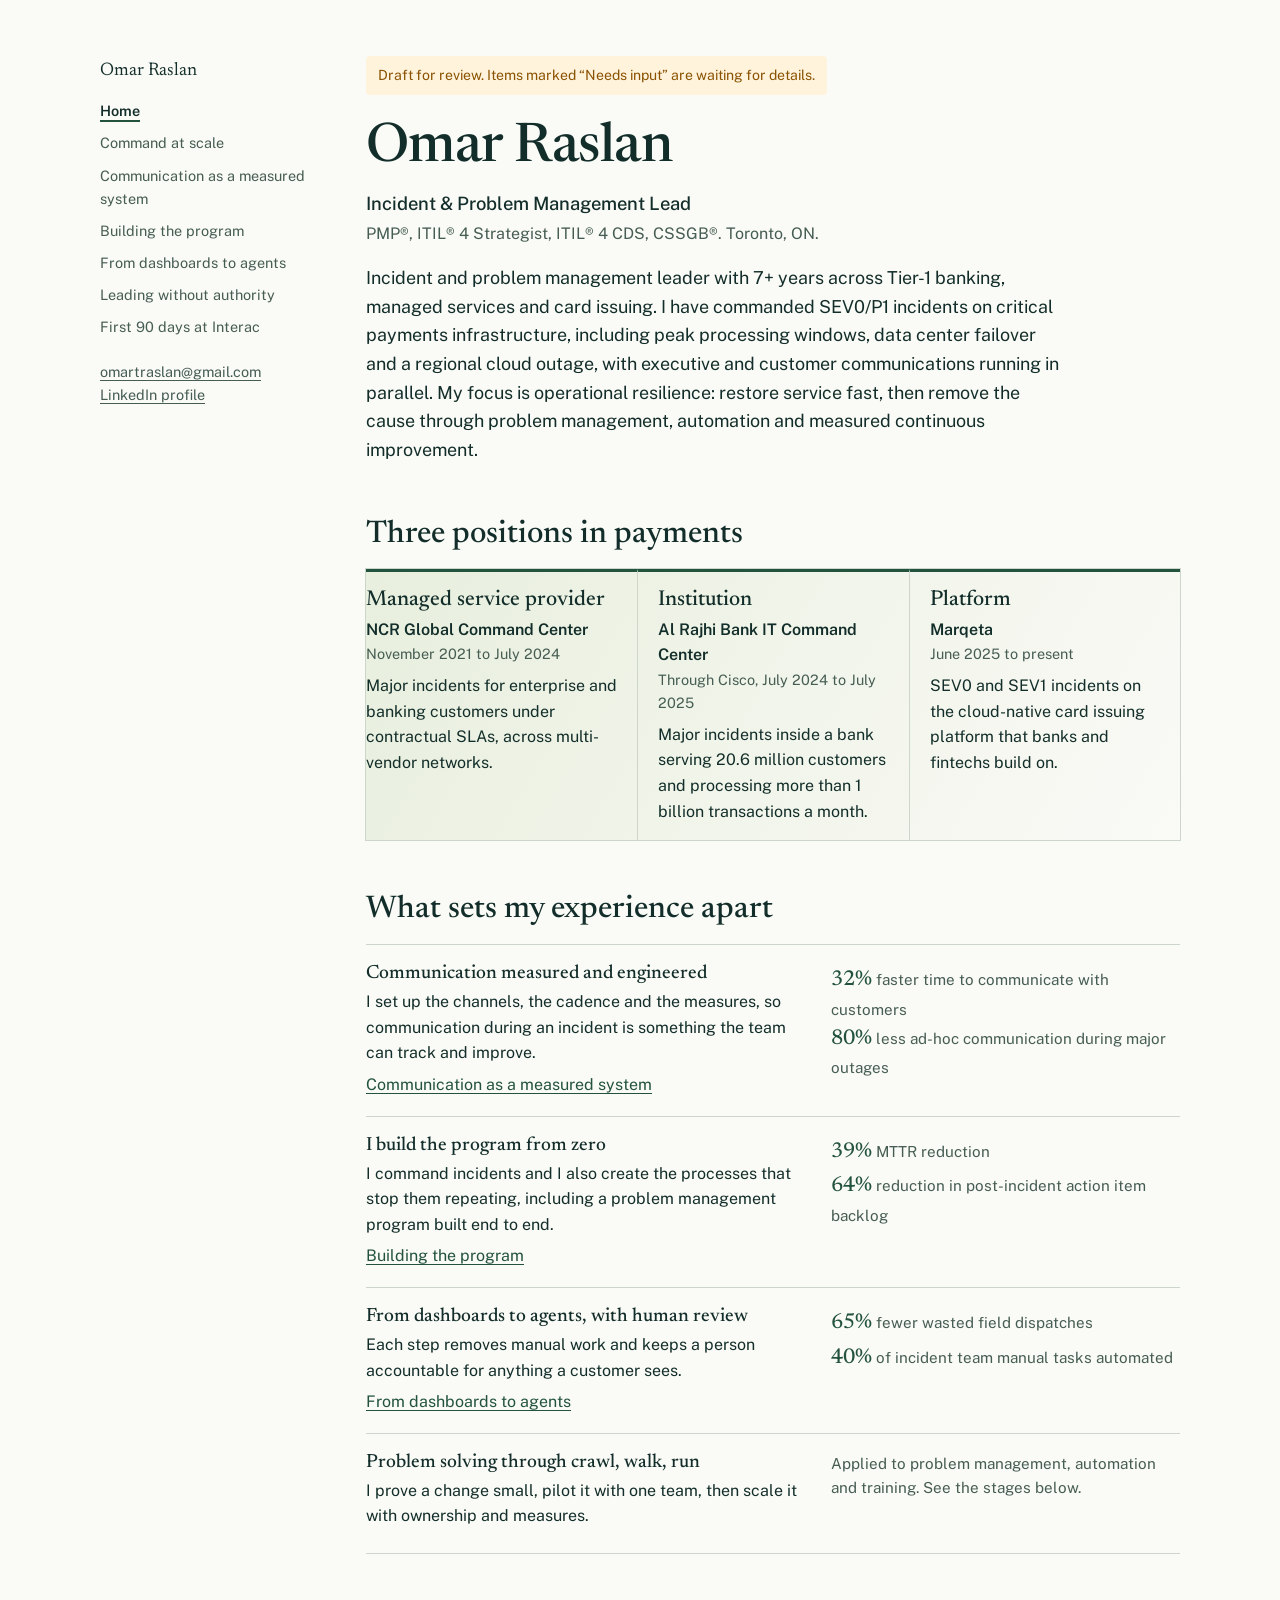
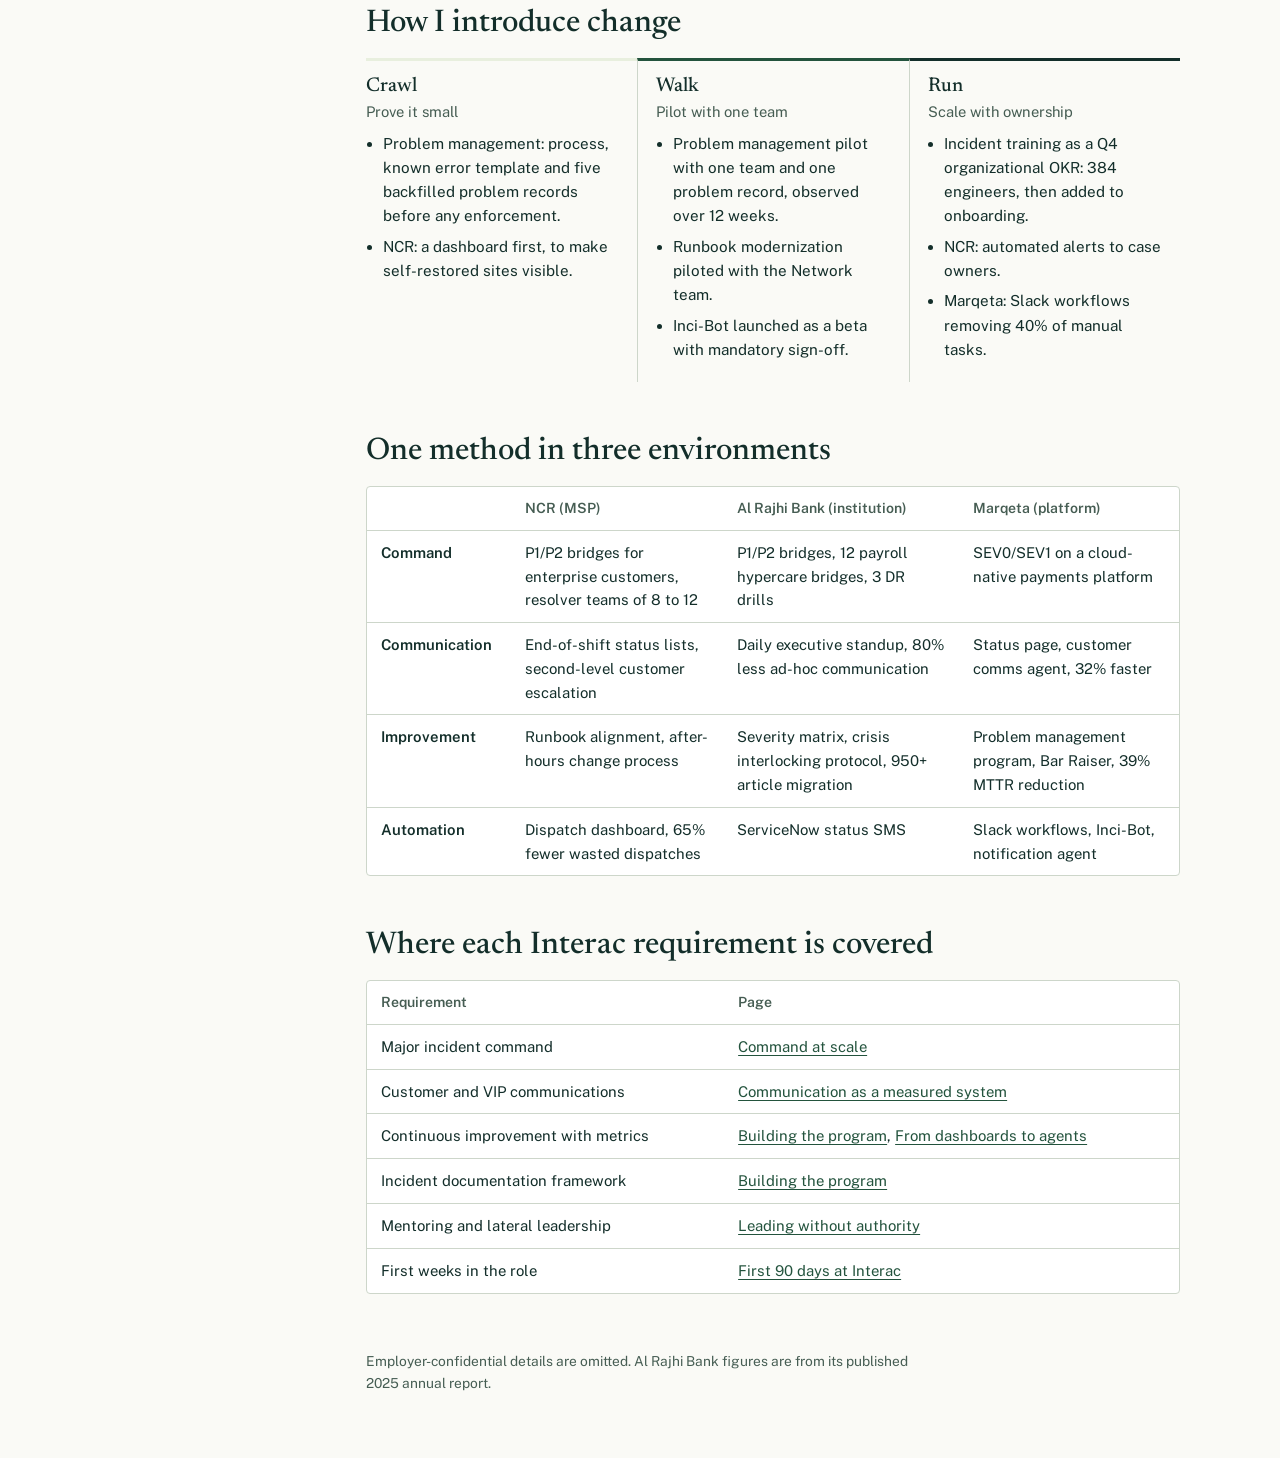
==== commit ece463da: "Restore the forest and sage portfolio palette in light and dark modes" ====
--- a/index.html
+++ b/index.html
@@ -7,14 +7,14 @@
 <link rel="stylesheet" href="https://fonts.googleapis.com/css2?family=Newsreader:opsz,wght@6..72,400;6..72,500;6..72,600&family=Public+Sans:wght@400;500;600&display=swap">
 <style>
 :root {
-  --bg: #F5F7F9;
+  --bg: #FAFAF6;
   --surface: #FFFFFF;
-  --ink: #17222D;
-  --muted: #526170;
-  --line: #D5DCE3;
-  --accent: #0B5C7A;
+  --ink: #132E2A;
+  --muted: #465D53;
+  --line: #CDD6CA;
+  --accent: #23533D;
   --on-accent: #FFFFFF;
-  --accent-soft: #E3F0F5;
+  --accent-soft: #E8EFDE;
   --amber: #8A5200;
   --amber-soft: #FFF3DC;
   color-scheme: light;
@@ -24,14 +24,14 @@
 }
 @media (prefers-color-scheme: dark) {
   :root:not([data-theme="light"]) {
-    --bg: #10181F; --surface: #17222B; --ink: #E6EDF2; --muted: #9FB0BD; --line: #2A3946;
-    --accent: #6CC0DD; --on-accent: #0B1A22; --accent-soft: #16323D; --amber: #F0B45A; --amber-soft: #33280F;
+    --bg: #102622; --surface: #193B34; --ink: #F2F6EB; --muted: #BBCDBD; --line: #496158;
+    --accent: #D2EE93; --on-accent: #102D29; --accent-soft: #26483B; --amber: #F0B45A; --amber-soft: #33280F;
     color-scheme: dark;
   }
 }
 :root[data-theme="dark"] {
-  --bg: #10181F; --surface: #17222B; --ink: #E6EDF2; --muted: #9FB0BD; --line: #2A3946;
-  --accent: #6CC0DD; --on-accent: #0B1A22; --accent-soft: #16323D; --amber: #F0B45A; --amber-soft: #33280F;
+  --bg: #102622; --surface: #193B34; --ink: #F2F6EB; --muted: #BBCDBD; --line: #496158;
+  --accent: #D2EE93; --on-accent: #102D29; --accent-soft: #26483B; --amber: #F0B45A; --amber-soft: #33280F;
   color-scheme: dark;
 }
 html { scroll-padding-top: calc(env(safe-area-inset-top, 0px) + 16px); }
@@ -171,6 +171,11 @@
   .view[hidden] { display: block !important; }
   .view { break-before: page; }
   a { color: inherit; }
+}
+@media screen {
+  .rail a[aria-current="page"] { text-decoration: underline; text-decoration-color: var(--accent); text-decoration-thickness: 2px; text-underline-offset: 4px; }
+  .models, .pager { background: linear-gradient(120deg, var(--accent-soft), var(--bg)); }
+  .models { box-shadow: 0 0 0 1px var(--line); }
 }
 </style>
 </head>
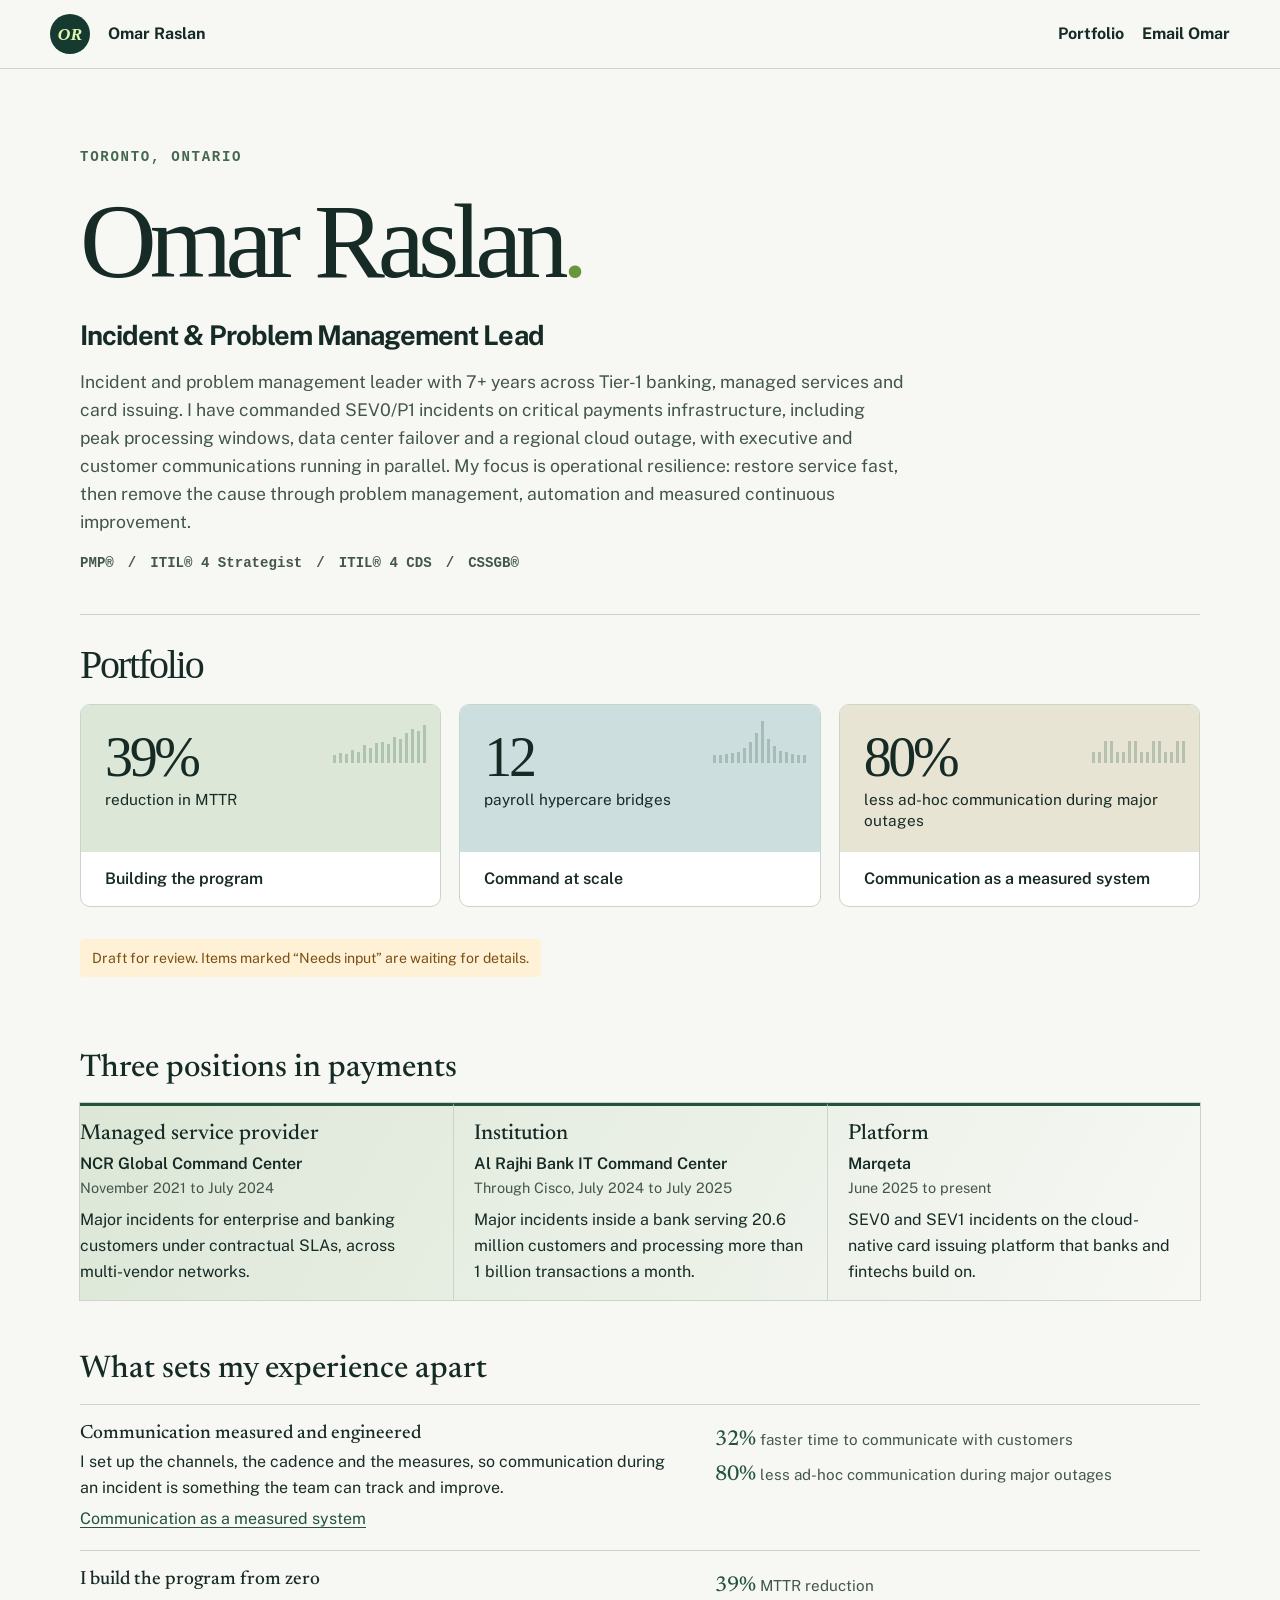
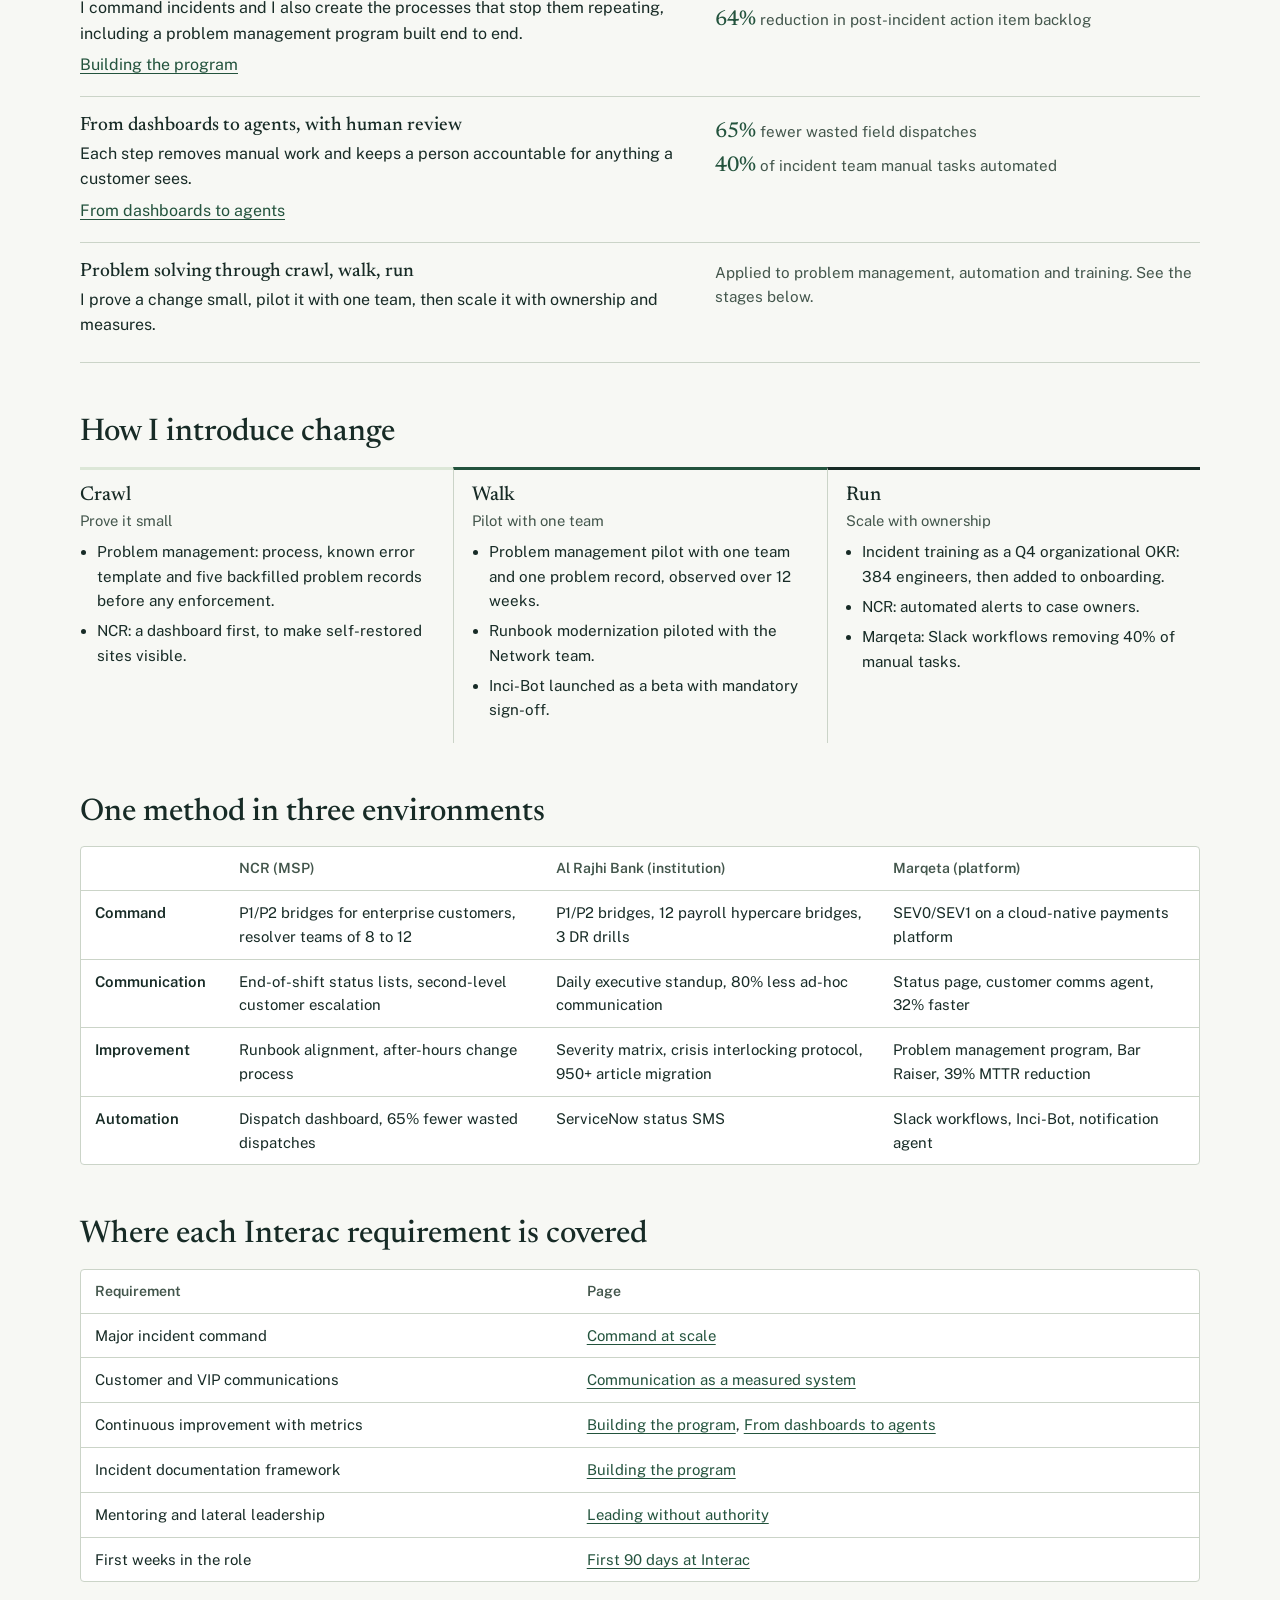
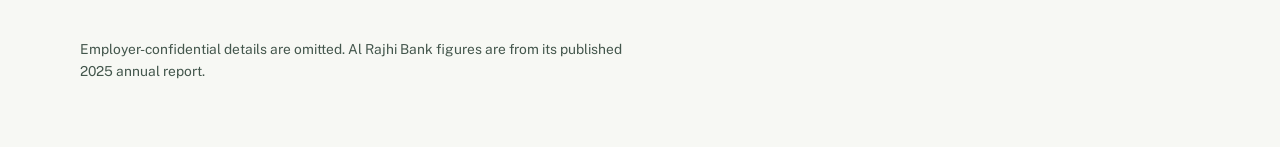
==== commit 773db32b: "Match the reference monogram header, serif hero and pastel portfolio cards" ====
--- a/index.html
+++ b/index.html
@@ -177,13 +177,43 @@
   .models, .pager { background: linear-gradient(120deg, var(--accent-soft), var(--bg)); }
   .models { box-shadow: 0 0 0 1px var(--line); }
 }
+
+/* Warm paper, editorial typography and the portfolio's metric-card motif. */
+:root,:root:not([data-theme="light"]),:root[data-theme="dark"] {color-scheme:light;--bg:#f7f8f4;--ink:#172b26;--surface:#fff;--muted:#43564c;--line:#cbd4c8;--accent:#23533d;--accent-soft:#dce7d7;--on-accent:white;--amber:#795012;--amber-soft:#fff1d6}
+.page,.mastbar{width:min(1180px,calc(100% - 40px));margin-inline:auto}
+.page{display:block;padding:clamp(40px,6vw,80px) 0 64px}
+.mast{border-bottom:1px solid var(--line)}
+.mastbar,.identity,.mastnav{display:flex;align-items:center}
+.mastbar{min-height:68px;justify-content:space-between;gap:14px}
+.identity,.mastnav{gap:clamp(8px,2vw,18px);font-weight:700}
+.mast a,.mast summary{color:var(--ink);text-decoration:none}
+.identity b{width:40px;height:40px;display:grid;place-items:center;border-radius:50%;background:#173a30;color:#dcf7af;font:bold italic 1.1rem Georgia,serif}
+.sections{position:relative}.sections summary{list-style:none;cursor:pointer}.sections summary::-webkit-details-marker{display:none}
+.sections summary:hover,.mast a:hover{text-decoration:underline}
+.sections .rail{position:absolute;z-index:5;inset:auto -2rem auto auto;top:calc(100% + 10px);width:min(18rem,85vw);background:white;border:1px solid var(--line);border-radius:8px;padding:18px;box-shadow:0 8px 24px #173a3017}
+.sections ul{display:grid;gap:8px}.location,.credentials{font:600 .88rem/1.65 ui-monospace,monospace;color:#46674f}
+.location{text-transform:uppercase;letter-spacing:.12em;margin-bottom:1.2rem}
+#h-home{font:normal clamp(3.7rem,8.3vw,7rem)/1 Georgia,serif;letter-spacing:-.065em}
+#h-home::after{content:".";color:#69953c}
+#view-home>.title{font-size:clamp(1.3rem,2.2vw,1.7rem);font-weight:700;letter-spacing:-.035em;margin:1.2rem 0 .65rem}
+#view-home>.lead{font-size:1.1rem;max-width:75ch;color:var(--muted);margin:.65rem 0 1rem}
+.credentials{margin:1rem 0 2.4rem;color:var(--muted);max-width:none}
+.portfolio-band{border-top:1px solid var(--line);padding-top:1.6rem;margin-bottom:2rem}
+.portfolio-band h2{font:normal 2.5rem Georgia,serif;letter-spacing:-.055em;margin:0 0 1rem}
+.metric-row{display:grid;grid-template-columns:repeat(3,minmax(0,1fr));gap:18px}
+.metric-card{display:flex;flex-direction:column;text-decoration:none;color:var(--ink);border:1px solid var(--line);border-radius:10px;overflow:hidden;background:white}
+.metric-card:hover .metric-link{text-decoration:underline}.metric-band{position:relative;padding:20px 24px;background:#dce7d7;flex:1}
+.metric-card:nth-child(2) .metric-band{background:#cddede}.metric-card:nth-child(3) .metric-band{background:#e7e4d4}
+.metric-band strong{font:normal 3.5rem/1.15 Georgia,serif;letter-spacing:-.06em}
+.metric-label,.metric-link{display:block}.metric-label{font-size:.96rem;line-height:1.4}.metric-link{padding:14px 24px;font-weight:600}
+.bars{position:absolute;right:14px;top:16px;display:flex;height:42px;align-items:end;gap:3px}.bars i{width:3px;background:#426c554a}
+@media(max-width:860px){.metric-row{grid-template-columns:repeat(3,minmax(15rem,1fr));overflow:auto;padding-bottom:8px}.bars{gap:2px}}
+@media(max-width:460px){.mastbar,.page{width:calc(100% - 28px)}.mastbar{font-size:.92rem}.identity b{width:32px;height:32px}.sections .rail{right:-4rem}}
 </style>
 </head>
 <body>
-<div class="page">
-
-  <aside class="rail">
-    <a class="who" href="#home">Omar Raslan</a>
+<header class="mast"><div class="mastbar"><a class="identity" href="#home"><b aria-hidden="true">OR</b> Omar Raslan</a><div class="mastnav"><details class="sections"><summary>Portfolio</summary><div class="rail">
+    
     <nav aria-label="Portfolio pages">
       <ul>
         <li><a href="#home" data-view="home">Home</a></li>
@@ -199,19 +229,25 @@
       <a href="mailto:omartraslan@gmail.com">omartraslan@gmail.com</a><br>
       <a href="https://www.linkedin.com/in/omartraslan">LinkedIn profile</a>
     </p>
-  </aside>
+  </div></details><a href="mailto:omartraslan@gmail.com">Email Omar</a></div></div></header>
+<div class="page">
+
+  
 
   <main>
 
 <!-- ============ HOME ============ -->
 <section class="view" id="view-home" aria-labelledby="h-home">
-  <p class="draft">Draft for review. Items marked “Needs input” are waiting for details.</p>
+  <p class="location">Toronto, Ontario</p>
   <h1 id="h-home">Omar Raslan</h1>
   <p class="title">Incident &amp; Problem Management Lead</p>
-  <p class="creds">PMP®, ITIL® 4 Strategist, ITIL® 4 CDS, CSSGB®. Toronto, ON.</p>
+  
   <p class="lead">Incident and problem management leader with 7+ years across Tier-1 banking, managed services and card issuing. I have commanded SEV0/P1 incidents on critical payments infrastructure, including peak processing windows, data center failover and a regional cloud outage, with executive and customer communications running in parallel. My focus is operational resilience: restore service fast, then remove the cause through problem management, automation and measured continuous improvement.</p>
-
-  <h2>Three positions in payments</h2>
+<p class="credentials">PMP®　/　ITIL® 4 Strategist　/　ITIL® 4 CDS　/　CSSGB®</p>
+
+  <section class="portfolio-band"><h2>Portfolio</h2><div class="metric-row"><a class="metric-card" href="#program"><div class="metric-band"><strong>39%</strong><span class="bars" aria-hidden="true"><i style="height:8px"></i><i style="height:10px"></i><i style="height:9px"></i><i style="height:13px"></i><i style="height:11px"></i><i style="height:18px"></i><i style="height:15px"></i><i style="height:20px"></i><i style="height:21px"></i><i style="height:19px"></i><i style="height:26px"></i><i style="height:24px"></i><i style="height:30px"></i><i style="height:34px"></i><i style="height:32px"></i><i style="height:38px"></i></span><span class="metric-label">reduction in MTTR</span></div><span class="metric-link">Building the program</span></a><a class="metric-card" href="#command"><div class="metric-band"><strong>12</strong><span class="bars" aria-hidden="true"><i style="height:8px"></i><i style="height:8px"></i><i style="height:9px"></i><i style="height:10px"></i><i style="height:11px"></i><i style="height:15px"></i><i style="height:21px"></i><i style="height:30px"></i><i style="height:42px"></i><i style="height:24px"></i><i style="height:17px"></i><i style="height:12px"></i><i style="height:11px"></i><i style="height:9px"></i><i style="height:8px"></i><i style="height:8px"></i></span><span class="metric-label">payroll hypercare bridges</span></div><span class="metric-link">Command at scale</span></a><a class="metric-card" href="#communication"><div class="metric-band"><strong>80%</strong><span class="bars" aria-hidden="true"><i style="height:11px"></i><i style="height:11px"></i><i style="height:22px"></i><i style="height:22px"></i><i style="height:11px"></i><i style="height:11px"></i><i style="height:22px"></i><i style="height:22px"></i><i style="height:11px"></i><i style="height:11px"></i><i style="height:22px"></i><i style="height:22px"></i><i style="height:11px"></i><i style="height:11px"></i><i style="height:22px"></i><i style="height:22px"></i></span><span class="metric-label">less ad-hoc communication during major outages</span></div><span class="metric-link">Communication as a measured system</span></a></div></section>
+<p class="draft">Draft for review. Items marked “Needs input” are waiting for details.</p>
+<h2>Three positions in payments</h2>
   <div class="models">
     <div>
       <h3>Managed service provider</h3>
@@ -655,6 +691,9 @@
     "leadership": "Leading without authority, Omar Raslan",
     "first-90-days": "First 90 days at Interac, Omar Raslan"
   };
+  document.querySelector(".sections").addEventListener("click", function (e) {
+    if (e.target.closest("a")) this.open = false;
+  });
   var first = true;
   function show() {
     var name = (location.hash || "").replace("#", "");
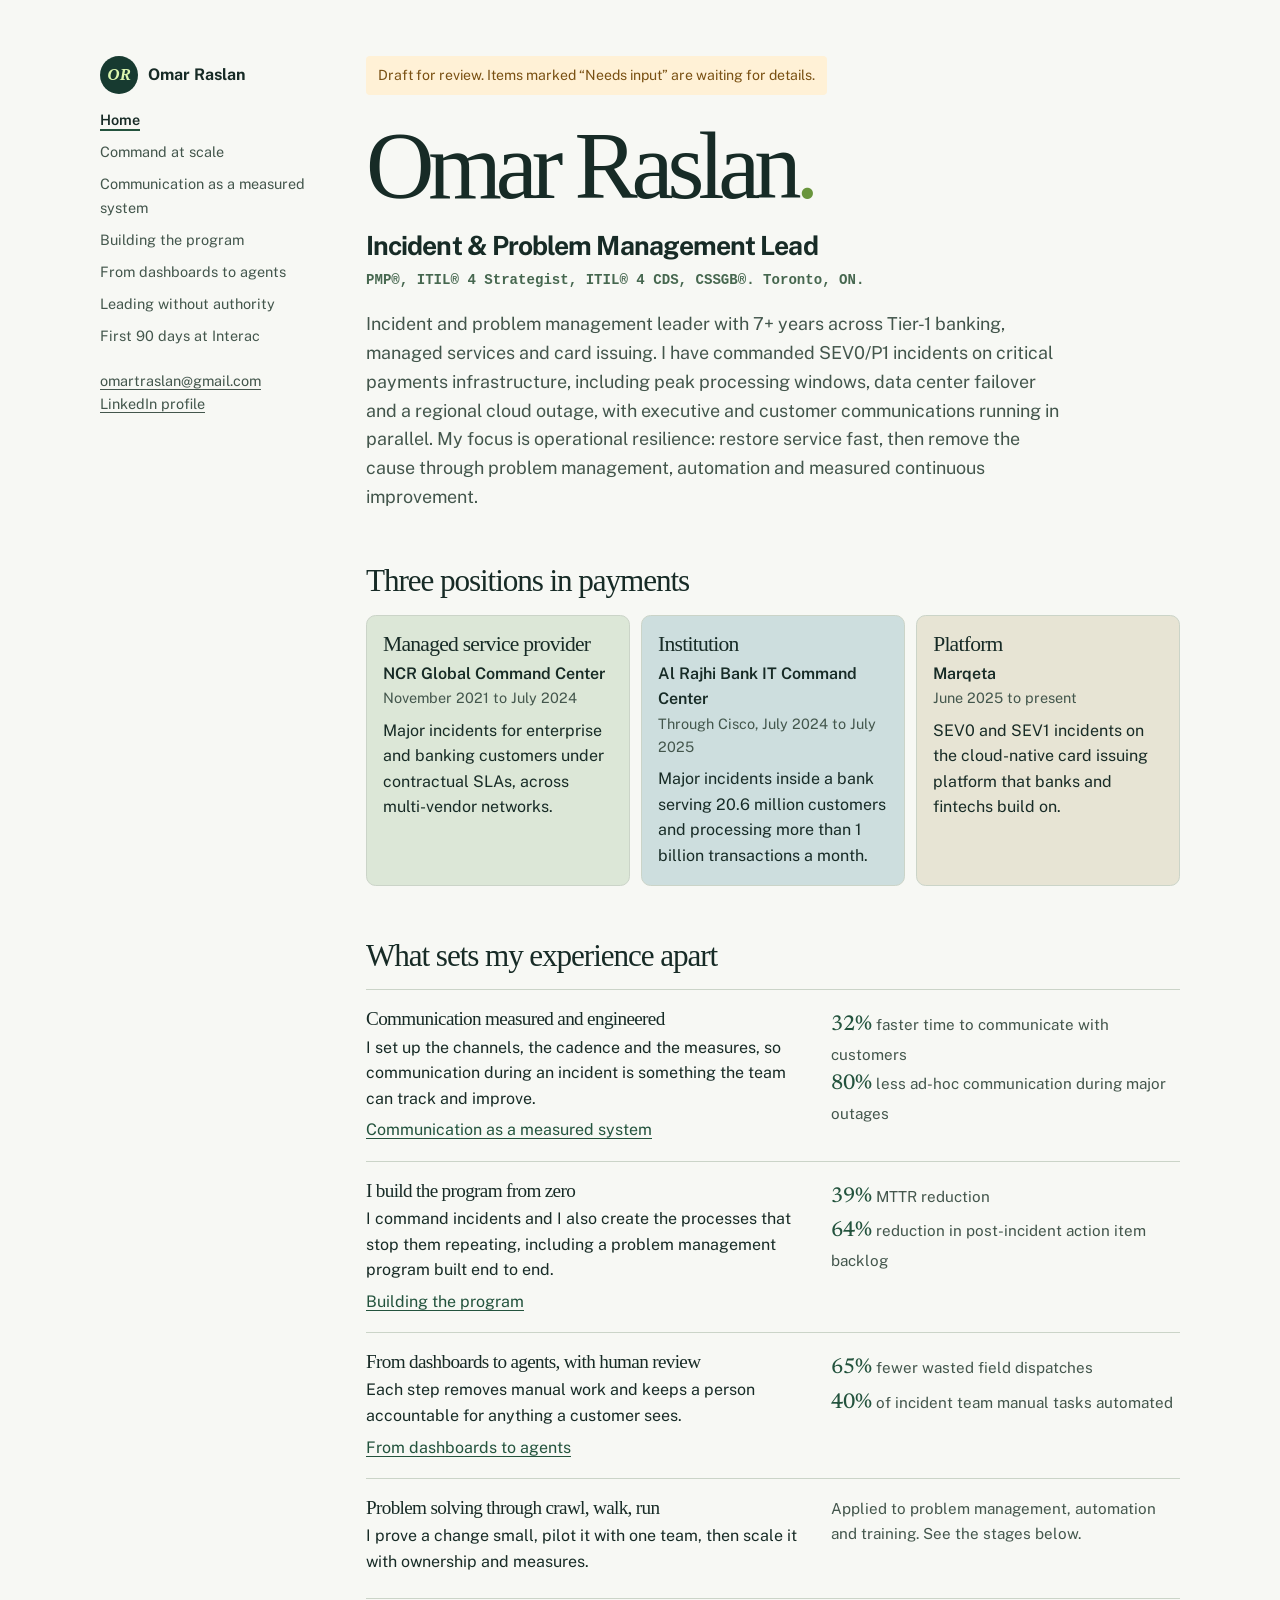
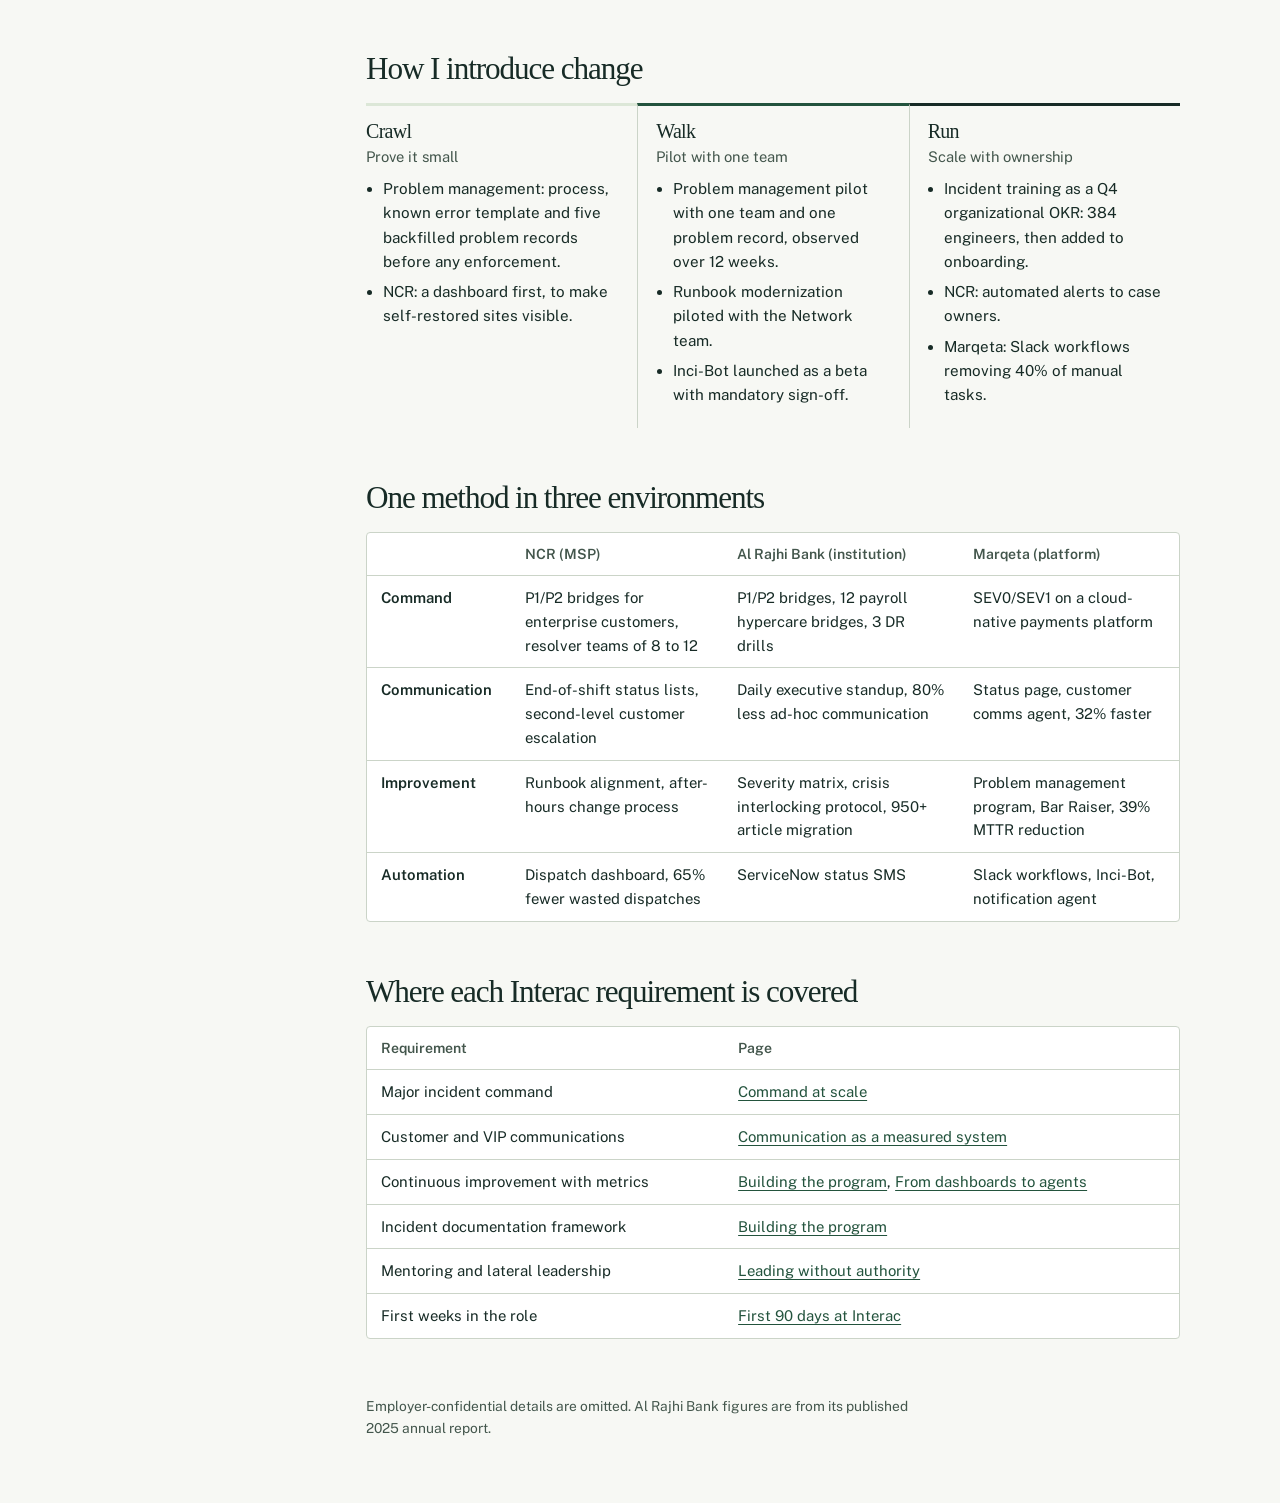
==== commit fab1454d: "Restore original HTML structure and retain the reference theme through CSS" ====
--- a/index.html
+++ b/index.html
@@ -178,42 +178,31 @@
   .models { box-shadow: 0 0 0 1px var(--line); }
 }
 
-/* Warm paper, editorial typography and the portfolio's metric-card motif. */
-:root,:root:not([data-theme="light"]),:root[data-theme="dark"] {color-scheme:light;--bg:#f7f8f4;--ink:#172b26;--surface:#fff;--muted:#43564c;--line:#cbd4c8;--accent:#23533d;--accent-soft:#dce7d7;--on-accent:white;--amber:#795012;--amber-soft:#fff1d6}
-.page,.mastbar{width:min(1180px,calc(100% - 40px));margin-inline:auto}
-.page{display:block;padding:clamp(40px,6vw,80px) 0 64px}
-.mast{border-bottom:1px solid var(--line)}
-.mastbar,.identity,.mastnav{display:flex;align-items:center}
-.mastbar{min-height:68px;justify-content:space-between;gap:14px}
-.identity,.mastnav{gap:clamp(8px,2vw,18px);font-weight:700}
-.mast a,.mast summary{color:var(--ink);text-decoration:none}
-.identity b{width:40px;height:40px;display:grid;place-items:center;border-radius:50%;background:#173a30;color:#dcf7af;font:bold italic 1.1rem Georgia,serif}
-.sections{position:relative}.sections summary{list-style:none;cursor:pointer}.sections summary::-webkit-details-marker{display:none}
-.sections summary:hover,.mast a:hover{text-decoration:underline}
-.sections .rail{position:absolute;z-index:5;inset:auto -2rem auto auto;top:calc(100% + 10px);width:min(18rem,85vw);background:white;border:1px solid var(--line);border-radius:8px;padding:18px;box-shadow:0 8px 24px #173a3017}
-.sections ul{display:grid;gap:8px}.location,.credentials{font:600 .88rem/1.65 ui-monospace,monospace;color:#46674f}
-.location{text-transform:uppercase;letter-spacing:.12em;margin-bottom:1.2rem}
-#h-home{font:normal clamp(3.7rem,8.3vw,7rem)/1 Georgia,serif;letter-spacing:-.065em}
-#h-home::after{content:".";color:#69953c}
-#view-home>.title{font-size:clamp(1.3rem,2.2vw,1.7rem);font-weight:700;letter-spacing:-.035em;margin:1.2rem 0 .65rem}
-#view-home>.lead{font-size:1.1rem;max-width:75ch;color:var(--muted);margin:.65rem 0 1rem}
-.credentials{margin:1rem 0 2.4rem;color:var(--muted);max-width:none}
-.portfolio-band{border-top:1px solid var(--line);padding-top:1.6rem;margin-bottom:2rem}
-.portfolio-band h2{font:normal 2.5rem Georgia,serif;letter-spacing:-.055em;margin:0 0 1rem}
-.metric-row{display:grid;grid-template-columns:repeat(3,minmax(0,1fr));gap:18px}
-.metric-card{display:flex;flex-direction:column;text-decoration:none;color:var(--ink);border:1px solid var(--line);border-radius:10px;overflow:hidden;background:white}
-.metric-card:hover .metric-link{text-decoration:underline}.metric-band{position:relative;padding:20px 24px;background:#dce7d7;flex:1}
-.metric-card:nth-child(2) .metric-band{background:#cddede}.metric-card:nth-child(3) .metric-band{background:#e7e4d4}
-.metric-band strong{font:normal 3.5rem/1.15 Georgia,serif;letter-spacing:-.06em}
-.metric-label,.metric-link{display:block}.metric-label{font-size:.96rem;line-height:1.4}.metric-link{padding:14px 24px;font-weight:600}
-.bars{position:absolute;right:14px;top:16px;display:flex;height:42px;align-items:end;gap:3px}.bars i{width:3px;background:#426c554a}
-@media(max-width:860px){.metric-row{grid-template-columns:repeat(3,minmax(15rem,1fr));overflow:auto;padding-bottom:8px}.bars{gap:2px}}
-@media(max-width:460px){.mastbar,.page{width:calc(100% - 28px)}.mastbar{font-size:.92rem}.identity b{width:32px;height:32px}.sections .rail{right:-4rem}}
+/* Reference theme applied to the original portfolio layout. */
+:root,:root:not([data-theme="light"]),:root[data-theme="dark"] {
+  color-scheme:light;--bg:#f7f8f4;--ink:#172b26;--surface:#fff;--muted:#43564c;
+  --line:#cbd4c8;--accent:#23533d;--accent-soft:#dce7d7;--on-accent:#fff;
+  --amber:#795012;--amber-soft:#fff1d6;
+}
+h1,h2,h3 {font-family:Georgia,serif;letter-spacing:-.035em}
+#h-home {font:normal clamp(3.6rem,7.4vw,6.4rem)/1.04 Georgia,serif;letter-spacing:-.065em}
+#h-home::after {content:".";color:#69953c}
+#view-home .title {font-size:clamp(1.3rem,2.1vw,1.65rem);font-weight:700;letter-spacing:-.035em}
+.creds {font:600 .88rem/1.65 ui-monospace,monospace;color:#46674f}
+.lead {color:var(--muted)}
+.rail .who {display:inline-flex;align-items:center;gap:.6rem;font:700 1rem/1.3 "Public Sans",sans-serif}
+.rail .who::before {content:"OR";content:"OR" / "";width:2.4rem;height:2.4rem;border-radius:50%;display:grid;place-items:center;background:#173a30;color:#dcf7af;font:bold italic 1.05rem Georgia,serif}
+.models {background:none;box-shadow:none;gap:.7rem;border:0}
+.models > div,.models > div + div {border:1px solid var(--line);border-radius:.6rem;padding:1rem;background:#dce7d7}
+.models > div:nth-child(2) {background:#cddede}
+.models > div:nth-child(3) {background:#e7e4d4}
 </style>
 </head>
 <body>
-<header class="mast"><div class="mastbar"><a class="identity" href="#home"><b aria-hidden="true">OR</b> Omar Raslan</a><div class="mastnav"><details class="sections"><summary>Portfolio</summary><div class="rail">
-    
+<div class="page">
+
+  <aside class="rail">
+    <a class="who" href="#home">Omar Raslan</a>
     <nav aria-label="Portfolio pages">
       <ul>
         <li><a href="#home" data-view="home">Home</a></li>
@@ -229,25 +218,19 @@
       <a href="mailto:omartraslan@gmail.com">omartraslan@gmail.com</a><br>
       <a href="https://www.linkedin.com/in/omartraslan">LinkedIn profile</a>
     </p>
-  </div></details><a href="mailto:omartraslan@gmail.com">Email Omar</a></div></div></header>
-<div class="page">
-
-  
+  </aside>
 
   <main>
 
 <!-- ============ HOME ============ -->
 <section class="view" id="view-home" aria-labelledby="h-home">
-  <p class="location">Toronto, Ontario</p>
+  <p class="draft">Draft for review. Items marked “Needs input” are waiting for details.</p>
   <h1 id="h-home">Omar Raslan</h1>
   <p class="title">Incident &amp; Problem Management Lead</p>
-  
+  <p class="creds">PMP®, ITIL® 4 Strategist, ITIL® 4 CDS, CSSGB®. Toronto, ON.</p>
   <p class="lead">Incident and problem management leader with 7+ years across Tier-1 banking, managed services and card issuing. I have commanded SEV0/P1 incidents on critical payments infrastructure, including peak processing windows, data center failover and a regional cloud outage, with executive and customer communications running in parallel. My focus is operational resilience: restore service fast, then remove the cause through problem management, automation and measured continuous improvement.</p>
-<p class="credentials">PMP®　/　ITIL® 4 Strategist　/　ITIL® 4 CDS　/　CSSGB®</p>
-
-  <section class="portfolio-band"><h2>Portfolio</h2><div class="metric-row"><a class="metric-card" href="#program"><div class="metric-band"><strong>39%</strong><span class="bars" aria-hidden="true"><i style="height:8px"></i><i style="height:10px"></i><i style="height:9px"></i><i style="height:13px"></i><i style="height:11px"></i><i style="height:18px"></i><i style="height:15px"></i><i style="height:20px"></i><i style="height:21px"></i><i style="height:19px"></i><i style="height:26px"></i><i style="height:24px"></i><i style="height:30px"></i><i style="height:34px"></i><i style="height:32px"></i><i style="height:38px"></i></span><span class="metric-label">reduction in MTTR</span></div><span class="metric-link">Building the program</span></a><a class="metric-card" href="#command"><div class="metric-band"><strong>12</strong><span class="bars" aria-hidden="true"><i style="height:8px"></i><i style="height:8px"></i><i style="height:9px"></i><i style="height:10px"></i><i style="height:11px"></i><i style="height:15px"></i><i style="height:21px"></i><i style="height:30px"></i><i style="height:42px"></i><i style="height:24px"></i><i style="height:17px"></i><i style="height:12px"></i><i style="height:11px"></i><i style="height:9px"></i><i style="height:8px"></i><i style="height:8px"></i></span><span class="metric-label">payroll hypercare bridges</span></div><span class="metric-link">Command at scale</span></a><a class="metric-card" href="#communication"><div class="metric-band"><strong>80%</strong><span class="bars" aria-hidden="true"><i style="height:11px"></i><i style="height:11px"></i><i style="height:22px"></i><i style="height:22px"></i><i style="height:11px"></i><i style="height:11px"></i><i style="height:22px"></i><i style="height:22px"></i><i style="height:11px"></i><i style="height:11px"></i><i style="height:22px"></i><i style="height:22px"></i><i style="height:11px"></i><i style="height:11px"></i><i style="height:22px"></i><i style="height:22px"></i></span><span class="metric-label">less ad-hoc communication during major outages</span></div><span class="metric-link">Communication as a measured system</span></a></div></section>
-<p class="draft">Draft for review. Items marked “Needs input” are waiting for details.</p>
-<h2>Three positions in payments</h2>
+
+  <h2>Three positions in payments</h2>
   <div class="models">
     <div>
       <h3>Managed service provider</h3>
@@ -691,9 +674,6 @@
     "leadership": "Leading without authority, Omar Raslan",
     "first-90-days": "First 90 days at Interac, Omar Raslan"
   };
-  document.querySelector(".sections").addEventListener("click", function (e) {
-    if (e.target.closest("a")) this.open = false;
-  });
   var first = true;
   function show() {
     var name = (location.hash || "").replace("#", "");
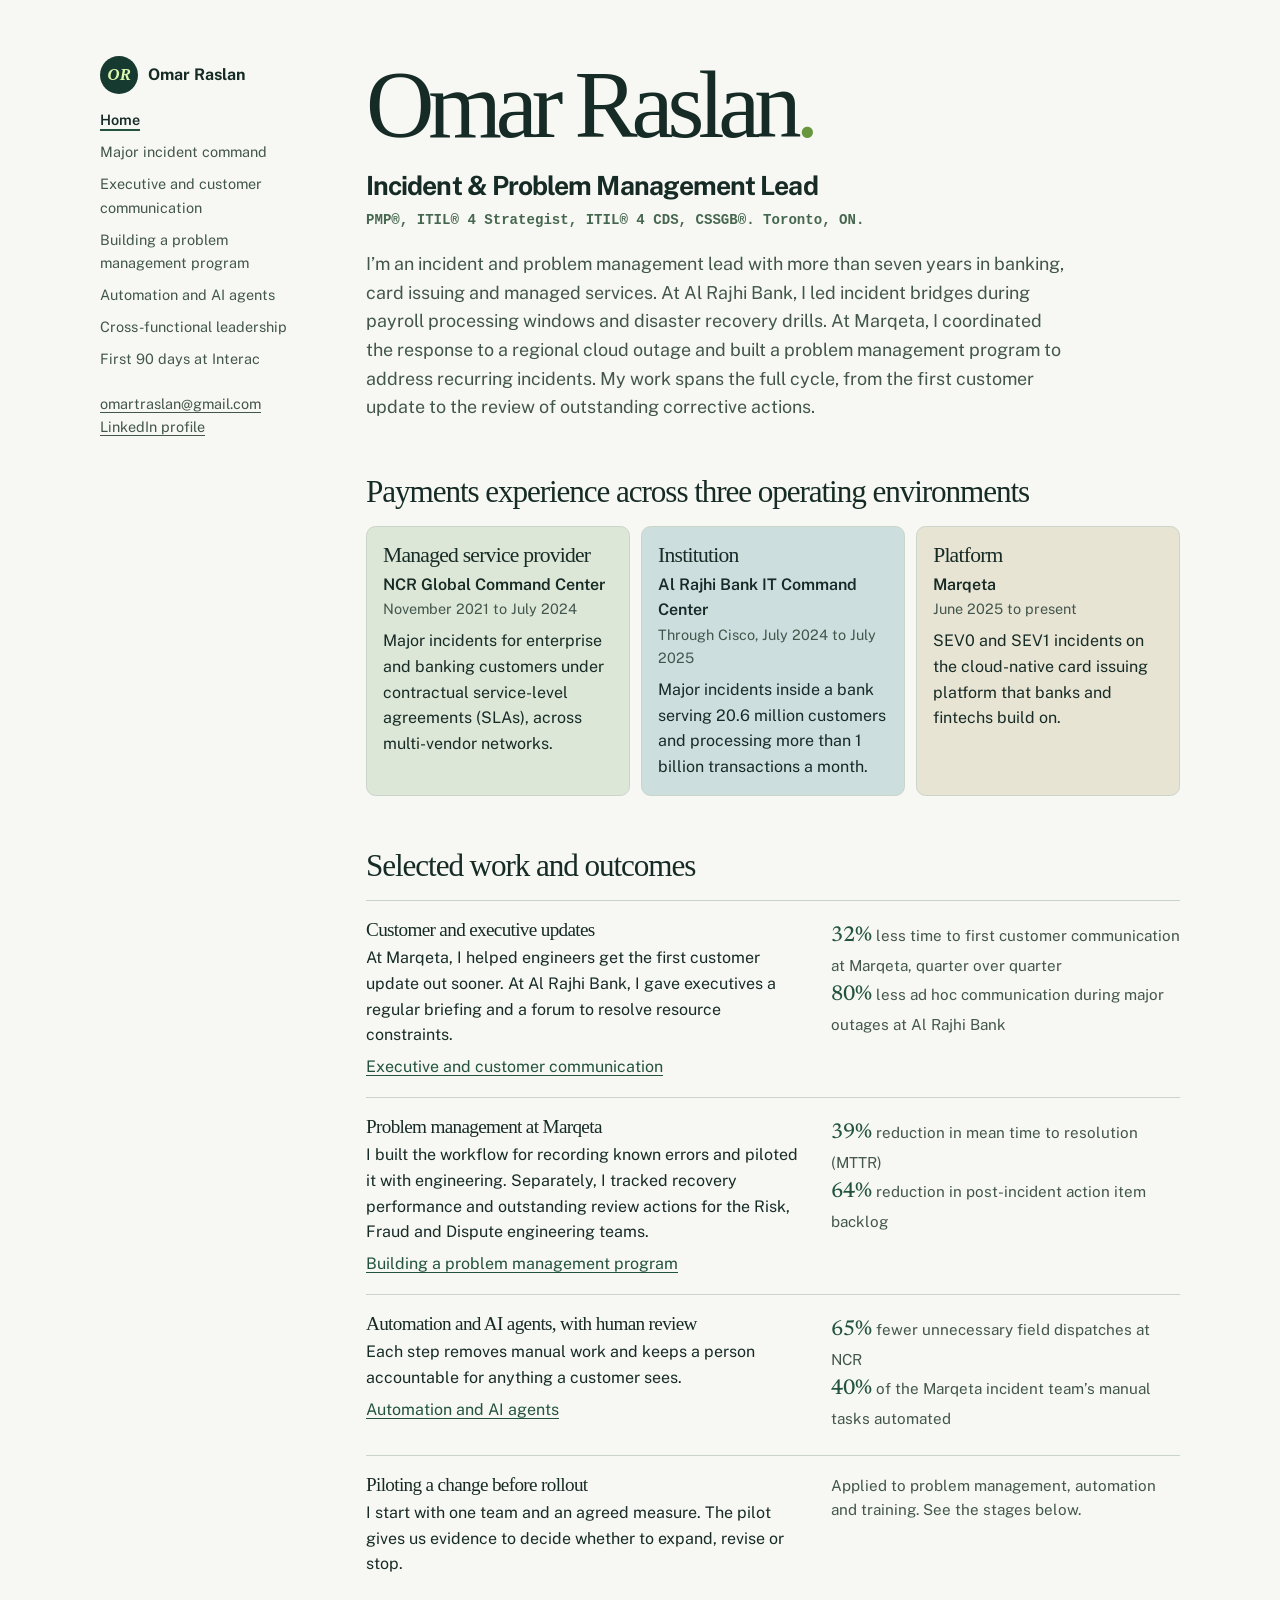
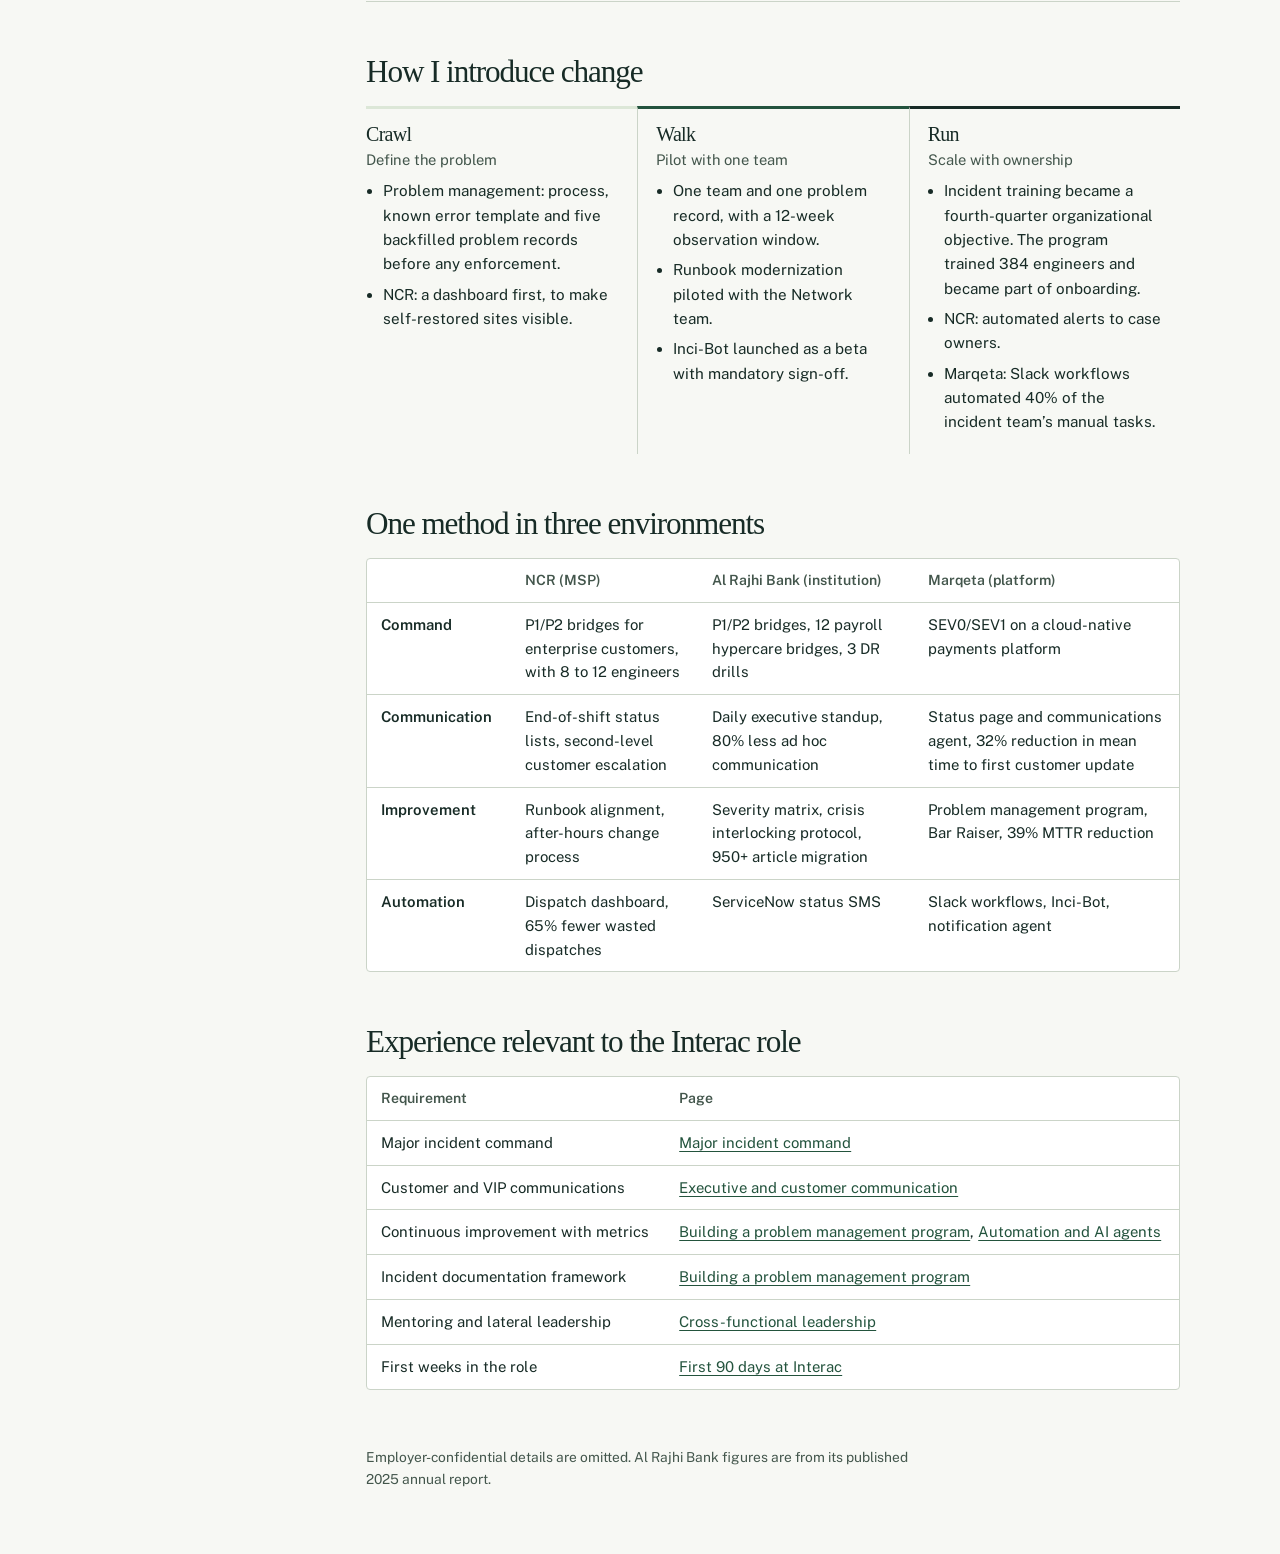
==== commit de3d7370: "Edit all seven portfolio views for incident management hiring review" ====
--- a/index.html
+++ b/index.html
@@ -206,11 +206,11 @@
     <nav aria-label="Portfolio pages">
       <ul>
         <li><a href="#home" data-view="home">Home</a></li>
-        <li><a href="#command" data-view="command">Command at scale</a></li>
-        <li><a href="#communication" data-view="communication">Communication as a measured system</a></li>
-        <li><a href="#program" data-view="program">Building the program</a></li>
-        <li><a href="#automation" data-view="automation">From dashboards to agents</a></li>
-        <li><a href="#leadership" data-view="leadership">Leading without authority</a></li>
+        <li><a href="#command" data-view="command">Major incident command</a></li>
+        <li><a href="#communication" data-view="communication">Executive and customer communication</a></li>
+        <li><a href="#program" data-view="program">Building a problem management program</a></li>
+        <li><a href="#automation" data-view="automation">Automation and AI agents</a></li>
+        <li><a href="#leadership" data-view="leadership">Cross-functional leadership</a></li>
         <li><a href="#first-90-days" data-view="first-90-days">First 90 days at Interac</a></li>
       </ul>
     </nav>
@@ -224,19 +224,18 @@
 
 <!-- ============ HOME ============ -->
 <section class="view" id="view-home" aria-labelledby="h-home">
-  <p class="draft">Draft for review. Items marked “Needs input” are waiting for details.</p>
   <h1 id="h-home">Omar Raslan</h1>
   <p class="title">Incident &amp; Problem Management Lead</p>
   <p class="creds">PMP®, ITIL® 4 Strategist, ITIL® 4 CDS, CSSGB®. Toronto, ON.</p>
-  <p class="lead">Incident and problem management leader with 7+ years across Tier-1 banking, managed services and card issuing. I have commanded SEV0/P1 incidents on critical payments infrastructure, including peak processing windows, data center failover and a regional cloud outage, with executive and customer communications running in parallel. My focus is operational resilience: restore service fast, then remove the cause through problem management, automation and measured continuous improvement.</p>
-
-  <h2>Three positions in payments</h2>
+  <p class="lead">I’m an incident and problem management lead with more than seven years in banking, card issuing and managed services. At Al Rajhi Bank, I led incident bridges during payroll processing windows and disaster recovery drills. At Marqeta, I coordinated the response to a regional cloud outage and built a problem management program to address recurring incidents. My work spans the full cycle, from the first customer update to the review of outstanding corrective actions.</p>
+
+  <h2>Payments experience across three operating environments</h2>
   <div class="models">
     <div>
       <h3>Managed service provider</h3>
       <p class="org">NCR Global Command Center</p>
       <p class="when">November 2021 to July 2024</p>
-      <p>Major incidents for enterprise and banking customers under contractual SLAs, across multi-vendor networks.</p>
+      <p>Major incidents for enterprise and banking customers under contractual service-level agreements (SLAs), across multi-vendor networks.</p>
     </div>
     <div>
       <h3>Institution</h3>
@@ -252,36 +251,36 @@
     </div>
   </div>
 
-  <h2>What sets my experience apart</h2>
+  <h2>Selected work and outcomes</h2>
   <ul class="diffs">
     <li>
       <div>
-        <h3>Communication measured and engineered</h3>
-        <p>I set up the channels, the cadence and the measures, so communication during an incident is something the team can track and improve.</p>
-        <a href="#communication">Communication as a measured system</a>
+        <h3>Customer and executive updates</h3>
+        <p>At Marqeta, I helped engineers get the first customer update out sooner. At Al Rajhi Bank, I gave executives a regular briefing and a forum to resolve resource constraints.</p>
+        <a href="#communication">Executive and customer communication</a>
       </div>
-      <p class="proof"><strong>32%</strong> faster time to communicate with customers<br><strong>80%</strong> less ad-hoc communication during major outages</p>
+      <p class="proof"><strong>32%</strong> less time to first customer communication at Marqeta, quarter over quarter<br><strong>80%</strong> less ad hoc communication during major outages at Al Rajhi Bank</p>
     </li>
     <li>
       <div>
-        <h3>I build the program from zero</h3>
-        <p>I command incidents and I also create the processes that stop them repeating, including a problem management program built end to end.</p>
-        <a href="#program">Building the program</a>
+        <h3>Problem management at Marqeta</h3>
+        <p>I built the workflow for recording known errors and piloted it with engineering. Separately, I tracked recovery performance and outstanding review actions for the Risk, Fraud and Dispute engineering teams.</p>
+        <a href="#program">Building a problem management program</a>
       </div>
-      <p class="proof"><strong>39%</strong> MTTR reduction<br><strong>64%</strong> reduction in post-incident action item backlog</p>
+      <p class="proof"><strong>39%</strong> reduction in mean time to resolution (MTTR)<br><strong>64%</strong> reduction in post-incident action item backlog</p>
     </li>
     <li>
       <div>
-        <h3>From dashboards to agents, with human review</h3>
+        <h3>Automation and AI agents, with human review</h3>
         <p>Each step removes manual work and keeps a person accountable for anything a customer sees.</p>
-        <a href="#automation">From dashboards to agents</a>
+        <a href="#automation">Automation and AI agents</a>
       </div>
-      <p class="proof"><strong>65%</strong> fewer wasted field dispatches<br><strong>40%</strong> of incident team manual tasks automated</p>
+      <p class="proof"><strong>65%</strong> fewer unnecessary field dispatches at NCR<br><strong>40%</strong> of the Marqeta incident team’s manual tasks automated</p>
     </li>
     <li>
       <div>
-        <h3>Problem solving through crawl, walk, run</h3>
-        <p>I prove a change small, pilot it with one team, then scale it with ownership and measures.</p>
+        <h3>Piloting a change before rollout</h3>
+        <p>I start with one team and an agreed measure. The pilot gives us evidence to decide whether to expand, revise or stop.</p>
       </div>
       <p class="proof">Applied to problem management, automation and training. See the stages below.</p>
     </li>
@@ -291,7 +290,7 @@
   <div class="stages">
     <div>
       <h3>Crawl</h3>
-      <p class="sub">Prove it small</p>
+      <p class="sub">Define the problem</p>
       <ul>
         <li>Problem management: process, known error template and five backfilled problem records before any enforcement.</li>
         <li>NCR: a dashboard first, to make self-restored sites visible.</li>
@@ -301,7 +300,7 @@
       <h3>Walk</h3>
       <p class="sub">Pilot with one team</p>
       <ul>
-        <li>Problem management pilot with one team and one problem record, observed over 12 weeks.</li>
+        <li>One team and one problem record, with a 12-week observation window.</li>
         <li>Runbook modernization piloted with the Network team.</li>
         <li>Inci-Bot launched as a beta with mandatory sign-off.</li>
       </ul>
@@ -310,9 +309,9 @@
       <h3>Run</h3>
       <p class="sub">Scale with ownership</p>
       <ul>
-        <li>Incident training as a Q4 organizational OKR: 384 engineers, then added to onboarding.</li>
+        <li>Incident training became a fourth-quarter organizational objective. The program trained 384 engineers and became part of onboarding.</li>
         <li>NCR: automated alerts to case owners.</li>
-        <li>Marqeta: Slack workflows removing 40% of manual tasks.</li>
+        <li>Marqeta: Slack workflows automated 40% of the incident team’s manual tasks.</li>
       </ul>
     </div>
   </div>
@@ -322,24 +321,24 @@
     <table>
       <thead><tr><th scope="col"></th><th scope="col">NCR (MSP)</th><th scope="col">Al Rajhi Bank (institution)</th><th scope="col">Marqeta (platform)</th></tr></thead>
       <tbody>
-        <tr><th scope="row">Command</th><td>P1/P2 bridges for enterprise customers, resolver teams of 8 to 12</td><td>P1/P2 bridges, 12 payroll hypercare bridges, 3 DR drills</td><td>SEV0/SEV1 on a cloud-native payments platform</td></tr>
-        <tr><th scope="row">Communication</th><td>End-of-shift status lists, second-level customer escalation</td><td>Daily executive standup, 80% less ad-hoc communication</td><td>Status page, customer comms agent, 32% faster</td></tr>
+        <tr><th scope="row">Command</th><td>P1/P2 bridges for enterprise customers, with 8 to 12 engineers</td><td>P1/P2 bridges, 12 payroll hypercare bridges, 3 DR drills</td><td>SEV0/SEV1 on a cloud-native payments platform</td></tr>
+        <tr><th scope="row">Communication</th><td>End-of-shift status lists, second-level customer escalation</td><td>Daily executive standup, 80% less ad hoc communication</td><td>Status page and communications agent, 32% reduction in mean time to first customer update</td></tr>
         <tr><th scope="row">Improvement</th><td>Runbook alignment, after-hours change process</td><td>Severity matrix, crisis interlocking protocol, 950+ article migration</td><td>Problem management program, Bar Raiser, 39% MTTR reduction</td></tr>
         <tr><th scope="row">Automation</th><td>Dispatch dashboard, 65% fewer wasted dispatches</td><td>ServiceNow status SMS</td><td>Slack workflows, Inci-Bot, notification agent</td></tr>
       </tbody>
     </table>
   </div>
 
-  <h2>Where each Interac requirement is covered</h2>
+  <h2>Experience relevant to the Interac role</h2>
   <div class="scroll" tabindex="0" role="region" aria-label="Interac requirements map">
     <table>
       <thead><tr><th scope="col">Requirement</th><th scope="col">Page</th></tr></thead>
       <tbody>
-        <tr><td>Major incident command</td><td><a href="#command">Command at scale</a></td></tr>
-        <tr><td>Customer and VIP communications</td><td><a href="#communication">Communication as a measured system</a></td></tr>
-        <tr><td>Continuous improvement with metrics</td><td><a href="#program">Building the program</a>, <a href="#automation">From dashboards to agents</a></td></tr>
-        <tr><td>Incident documentation framework</td><td><a href="#program">Building the program</a></td></tr>
-        <tr><td>Mentoring and lateral leadership</td><td><a href="#leadership">Leading without authority</a></td></tr>
+        <tr><td>Major incident command</td><td><a href="#command">Major incident command</a></td></tr>
+        <tr><td>Customer and VIP communications</td><td><a href="#communication">Executive and customer communication</a></td></tr>
+        <tr><td>Continuous improvement with metrics</td><td><a href="#program">Building a problem management program</a>, <a href="#automation">Automation and AI agents</a></td></tr>
+        <tr><td>Incident documentation framework</td><td><a href="#program">Building a problem management program</a></td></tr>
+        <tr><td>Mentoring and lateral leadership</td><td><a href="#leadership">Cross-functional leadership</a></td></tr>
         <tr><td>First weeks in the role</td><td><a href="#first-90-days">First 90 days at Interac</a></td></tr>
       </tbody>
     </table>
@@ -350,11 +349,11 @@
 
 <!-- ============ COMMAND ============ -->
 <section class="view" id="view-command" aria-labelledby="h-command" hidden>
-  <h1 id="h-command">Command at scale</h1>
-  <p class="lead">I have commanded major incidents at national banking scale, through peak processing windows and full data center switchovers, and I apply the same method on a cloud-native payments platform today.</p>
+  <h1 id="h-command">Major incident command</h1>
+  <p class="lead">At Al Rajhi Bank, I led high-priority incident bridges and commanded my shifts during a full data centre switchover exercise. At Marqeta, I used the same command structure to coordinate engineering and communications during a regional cloud outage.</p>
 
   <h2>The environment</h2>
-  <p>Senior Major Incident &amp; Problem Manager at the Al Rajhi Bank IT Command Center, delivered through Cisco managed services, July 2024 to July 2025. Al Rajhi Bank is the world’s largest Islamic bank and ranks first in Saudi Arabia by customers and total financing. The IT Command Center ran 24/7/365.</p>
+  <p>From July 2024 to July 2025, I worked through Cisco managed services as Senior Major Incident &amp; Problem Manager in Al Rajhi Bank’s 24/7 IT Command Center. The figures below describe the bank’s operating environment.</p>
   <dl class="facts">
     <div><dt>20.6 million</dt><dd>Customers in 2025, up from 18.5 million in 2024, the year I joined</dd></div>
     <div><dt>4 countries</dt><dd>Saudi Arabia, Malaysia, Kuwait and Jordan</dd></div>
@@ -367,23 +366,23 @@
   <p>I led P1/P2 bridges across core banking, payments infrastructure and managed service environments, using observability and monitoring tools for real-time status and impact analysis. My tooling experience spans Datadog, Dynatrace, Grafana, SolarWinds and TrueSight.</p>
 
   <h2>The first 30 minutes</h2>
-  <p>The first half hour of a major incident sets its direction. In that window I establish a clear shared understanding of the situation, define roles and accountability, and focus the team on mitigating customer impact before pursuing root cause. Communication starts at once, to internal and external stakeholders, on a fixed cadence, so everyone works from the same information while we manage against SLAs.</p>
+  <p>In the first 30 minutes, I establish which services and customers are affected, confirm who leads technical recovery and who owns communications, and agree on the next mitigation step. I set the next update time immediately. Root cause analysis continues after service is stable.</p>
   <ol class="lifecycle" aria-label="Incident lifecycle">
     <li>Triage</li><li>Mitigation</li><li>Recovery</li><li>Post-incident review</li><li>Problem management</li>
   </ol>
 
-  <h2>Evidence</h2>
+  <h2>Incidents, exercises and operational changes</h2>
   <ul class="plain">
     <li><strong>Peak-load operations.</strong> I designed and led 12 monthly payroll hypercare bridges, each running 48 hours. They covered the bank’s most critical recurring processing window and brought infrastructure, core banking, online banking and mainframe teams together with senior directors.</li>
-    <li><strong>Disaster recovery.</strong> I took part in 3 disaster recovery drills as a Major Incident Manager. In each one I ran the DR bridge on my shift, handed it over at every shift change, worked with the engineering teams and directors on the bridge and reported to the DR committee at the end of each shift. The largest was an 11-day drill that simulated a cybersecurity incident and required a full switchover to the alternate data center. It processed more than 1 billion transactions with no interruption to customer service.</li>
-    <li><strong>Change control during incidents.</strong> I evaluated and implemented emergency changes and led 42 post-change window business-as-usual verifications, run with the Command Center agents’ weekly post-change jobs according to the change management schedule. I introduced a handoff for post-implementation verification between the incident and change management teams.</li>
+    <li><strong>Disaster recovery.</strong> I served as Major Incident Manager on three disaster recovery (DR) drills. On each shift, I coordinated engineers and directors on the bridge, briefed the DR committee and handed command to the incoming lead. The largest was an 11-day drill that simulated a cybersecurity incident and required a full switchover to the alternate data centre. During the exercise, the bank processed more than 1 billion transactions without interrupting customer service.</li>
+    <li><strong>Change control during incidents.</strong> I evaluated and implemented emergency changes and led 42 checks with Command Center agents to verify normal service after scheduled changes. I introduced a handoff for post-implementation verification between the incident and change management teams.</li>
     <li><strong>Command structure.</strong> I introduced a business-impact severity matrix based on the impact and urgency model, and co-developed the accountability boundaries between Unified Command Center teams with the Process Improvement Director.</li>
-    <li><strong>Observability.</strong> I partnered with the SRE and observability team on 134 service journey mappings in Dynatrace, giving structured visibility across the bank’s critical services.</li>
-  </ul>
-
-  <h2>The same method elsewhere</h2>
-  <ul class="plain">
-    <li><strong>AWS us-east-1 regional outage (Marqeta).</strong> 11+ critical services were affected. I consolidated the related tickets under one parent incident and separated the technical commander and communications lead roles.</li>
+    <li><strong>Observability.</strong> I partnered with the SRE and observability team on 134 service journey maps in Dynatrace, to trace critical services across their dependencies.</li>
+  </ul>
+
+  <h2>Incident decisions at Marqeta and NCR</h2>
+  <ul class="plain">
+    <li><strong>AWS us-east-1 regional outage (Marqeta).</strong> The outage affected at least 11 critical services. I consolidated the related tickets under one parent incident and separated the technical commander and communications lead roles.</li>
     <li><strong>Weekend outage of 35 school sites (NCR).</strong> As the only shift lead on duty, with limited engineering and dispatch capacity, I opened a war room, escalated the resourcing limit to the service management office, agreed a dispatch plan with the network provider and shared a status list at the end of every shift.</li>
   </ul>
 
@@ -394,17 +393,17 @@
 
   <nav class="pager" aria-label="Page navigation">
     <a href="#home"><span>Previous</span>Home</a>
-    <a href="#communication"><span>Next</span>Communication as a measured system</a>
+    <a href="#communication"><span>Next</span>Executive and customer communication</a>
   </nav>
 </section>
 
 <!-- ============ COMMUNICATION ============ -->
 <section class="view" id="view-communication" aria-labelledby="h-communication" hidden>
-  <h1 id="h-communication">Communication as a measured system</h1>
-  <p class="lead">During a major incident, executives and customers need the same facts, from one source, at a predictable time. I design the format, the cadence and the measures, so communication improves from one incident to the next.</p>
-
-  <h2>Approach</h2>
-  <p>Each update states the customer impact, the customer communications plan, the recovery estimate and whether leadership needs to act. Updates go out on schedule even when there is no new information, because a missed update creates more inbound questions than an unchanged status does.</p>
+  <h1 id="h-communication">Executive and customer communication</h1>
+  <p class="lead">I use one incident record to brief two audiences. Customers need to know which services they can use and when they will hear from us again. Executives also need to know which decisions require their intervention.</p>
+
+  <h2>What goes into an update</h2>
+  <p>Each update states the customer impact, the customer communications plan, the recovery estimate and whether leadership needs to act. When the recovery estimate is still uncertain, I say so and keep the promised update time.</p>
 
   <h3>Update format</h3>
   <dl class="format">
@@ -418,16 +417,16 @@
     <header>
       <span class="sev">P1 Major Incident</span>
       <span class="at">Update 3, 10:45 ET</span>
-      <span class="tag">Illustrative, not real incident data</span>
+      <span class="tag">Illustrative incident scenario</span>
     </header>
     <dl>
       <div><dt>Customer impact</dt>
-        <dd>Cardholders at affected customers are seeing declined or delayed payments since 09:52. 14 customers are affected. Tier 1 customers are seeing failures mainly on in-store card payments. No data loss identified.
+        <dd>Since 09:52 ET, cardholders at 14 customers have experienced declined or delayed payments. For Tier 1 customers, failures are concentrated in store. We have identified no data loss.
           <div class="tiers" role="img" aria-label="14 affected customers: 3 Tier 1, 6 Tier 2, 5 Tier 3"><span class="t1">3 Tier 1</span><span class="t2">6 Tier 2</span><span class="t3">5 Tier 3</span></div>
         </dd></div>
       <div><dt>Customer communications</dt><dd>Status page updated at 10:05 and 10:40. Tier 1 customers have been notified directly by their account managers. Next customer update due by 11:20.</dd></div>
-      <div><dt>Recovery</dt><dd>Cause isolated to a database failover. Traffic is moving to the secondary cluster. Estimated recovery 11:30, medium confidence. Next internal update 11:15.</dd></div>
-      <div><dt>Leadership action</dt><dd>None at this time. Approval of the Tier 1 customer notification wording is needed by 11:00.</dd></div>
+      <div><dt>Recovery</dt><dd>Engineering has isolated the issue to a database failover and is moving traffic to the secondary cluster. Estimated recovery is 11:30 ET, with medium confidence. The next internal update is at 11:15 ET.</dd></div>
+      <div><dt>Leadership action</dt><dd>Please approve the wording of the next Tier 1 customer notification by 11:00 ET.</dd></div>
     </dl>
   </article>
 
@@ -437,7 +436,7 @@
     <li><strong>Communication within SLA.</strong> Tracked per Triage Coordinator in a monthly scorecard of 15 KPIs, reconciled across Jira, PagerDuty and Slack.</li>
   </ul>
   <div class="callout">
-    <p><strong>32% reduction in mean time to communicate with customers, quarter over quarter (Marqeta).</strong> I co-designed and deployed the Inci-Bot comms agent. It drafts the first customer communication for a production engineer or Major Incident Manager to review in about two minutes before publishing.</p>
+    <p><strong>32% reduction in mean time to communicate with customers, quarter over quarter (Marqeta).</strong> I co-designed and deployed the Inci-Bot comms agent. It produces a first draft in about two minutes. A production engineer or Major Incident Manager reviews it before publication.</p>
   </div>
 
   <h2>Channels I have run</h2>
@@ -458,7 +457,7 @@
 
   <h2>Results</h2>
   <ul class="plain">
-    <li><strong>Al Rajhi Bank.</strong> The standup and morning report replaced ad-hoc requests by email, phone and messaging, and cut ad-hoc communication during major outages by 80%. The standup gave the CTO a direct forum to clear cross-department resource blockers.</li>
+    <li><strong>Al Rajhi Bank.</strong> The standup and morning report replaced ad hoc requests by email, phone and messaging, and cut ad hoc communication during major outages by 80%. The standup gave the CTO a direct forum to clear cross-department resource blockers.</li>
     <li><strong>Crisis escalation.</strong> I introduced a Major Incident and Crisis Management Interlocking Protocol for P1 incidents that qualify as crises. It separates incident response from crisis escalation and defines who owns which decisions.</li>
     <li><strong>Marqeta, regional cloud outage.</strong> I activated the crisis management protocol to align engineering and executive leadership. The 30-minute synchronized reports reduced executive inquiry volume. I then formalized the gaps into a Crisis-Incident Handoff Playbook.</li>
   </ul>
@@ -469,46 +468,46 @@
   </div>
 
   <nav class="pager" aria-label="Page navigation">
-    <a href="#command"><span>Previous</span>Command at scale</a>
-    <a href="#program"><span>Next</span>Building the program</a>
+    <a href="#command"><span>Previous</span>Major incident command</a>
+    <a href="#program"><span>Next</span>Building a problem management program</a>
   </nav>
 </section>
 
 <!-- ============ PROGRAM ============ -->
 <section class="view" id="view-program" aria-labelledby="h-program" hidden>
-  <h1 id="h-program">Building the program</h1>
-  <p class="lead">Alongside commanding incidents, I build the programs that stop them repeating: problem management, post-incident quality and operational documentation.</p>
-
-  <h2>Problem management, built from zero at Marqeta</h2>
+  <h1 id="h-program">Building a problem management program</h1>
+  <p class="lead">After service is restored, I work with engineering to identify recurring failures, assign corrective actions and track them to closure. At Marqeta, that meant building a formal problem management process and reviewing the quality of post-incident reports.</p>
+
+  <h2>Building Marqeta’s problem management program</h2>
   <p>When I joined, Marqeta had no formal problem management process. I built it in phases, proving each part before scaling it.</p>
   <ol class="seq">
     <li>
       <h3>Foundation</h3>
-      <p>Roadmap, process document, workflow, Definition of Done, known error entry template, a dedicated Confluence space and Jira project, and automation rules linking problem records to incidents. Five of the most frequent recurring problems were backfilled as problem records.</p>
+      <p>I defined the workflow, completion criteria and known-error template. I set up a Confluence space and Jira project, linked incidents to problem records with automation rules, and backfilled records for five frequent recurring problems.</p>
       <p class="where">Phase 1, complete</p>
     </li>
     <li>
       <h3>Pilot</h3>
-      <p>Selected a pilot team and problem owner, ran an engineering feedback session before launch, and defined the KPI baseline and reporting cadence. On the pilot problem record I engaged the affected engineering teams, mapped in-flight engineering work, set a stakeholder update cadence, coordinated a failover test, and started a 12-week observation window with a frequency and impact baseline. I also introduced a process to reconcile change records with problem records.</p>
+      <p>I selected a pilot team and problem owner, gathered engineering feedback and agreed on reporting intervals. For the first problem record, I mapped work already underway, coordinated a failover test and began a 12-week observation period against baseline incident frequency and impact. I also introduced a process to reconcile change records with problem records.</p>
       <p class="where">Phase 2, in progress</p>
     </li>
     <li>
       <h3>Scale</h3>
-      <p><span class="need">Needs input: what phases 3 and 4 cover, and any result so far from the pilot</span></p>
+      <p>Before recommending a wider rollout, I would review recurrence and customer impact with the pilot owner and agree on any workflow changes.</p>
     </li>
   </ol>
 
   <h2>Improving incident performance</h2>
   <ul class="plain">
-    <li><strong>Risk, Fraud and Dispute engineering (Marqeta).</strong> I assessed how the teams handled incidents, built an action item focus board and backlog health dashboard, and reported quarterly results. MTTR fell 39% and the post-incident action item backlog fell 64%.</li>
-    <li><strong>Post-incident quality (Marqeta).</strong> I created a post-mortem grading schema and a monthly Post-Mortem Bar Raiser review across engineering, focused on recurring root causes and action item completion.</li>
+    <li><strong>Risk, Fraud and Dispute engineering (Marqeta).</strong> I assessed how the teams handled incidents, built an action item focus board and backlog health dashboard, and reported quarterly results. For those teams, mean time to resolution fell 39% and the backlog of post-incident actions fell 64%.</li>
+    <li><strong>Post-incident quality (Marqeta).</strong> I created a rubric for post-incident reviews and a monthly Post-Mortem Bar Raiser review across engineering, focused on recurring root causes and action item completion.</li>
     <li><strong>Root cause support (Al Rajhi Bank).</strong> I worked with problem management on deep-dive root cause analyses, providing trend analysis and corrective action plans that reduced recurring incident volume.</li>
   </ul>
 
   <h2>Documentation that holds up during an incident</h2>
   <ul class="plain">
-    <li><strong>Al Rajhi Bank.</strong> As Command Center knowledge SME, I worked with the Knowledge Management team to migrate 950+ articles into the new Command Center space in Confluence. I also modernized the Major Incident Manager SOPs. <span class="need">Needs input: your SME contribution and the result</span></li>
-    <li><strong>Marqeta.</strong> I wrote the Incident Management Process and Procedures document, process flow chart, responsibility matrix and escalation policy, and built the problem management knowledge base with a known error database.</li>
+    <li><strong>Al Rajhi Bank.</strong> As the Command Center’s knowledge subject matter expert, I worked with the Knowledge Management team to migrate 950+ articles into the new Command Center space in Confluence. I also updated the standard operating procedures for Major Incident Managers.</li>
+    <li><strong>Marqeta.</strong> I wrote the Incident Management Process and Procedures document, process flowchart, responsibility matrix and escalation policy, and built the problem management knowledge base with a known error database.</li>
     <li><strong>NCR.</strong> I modernized the incident management playbooks and workflow diagrams.</li>
   </ul>
 
@@ -518,21 +517,21 @@
   </div>
 
   <nav class="pager" aria-label="Page navigation">
-    <a href="#communication"><span>Previous</span>Communication as a measured system</a>
-    <a href="#automation"><span>Next</span>From dashboards to agents</a>
+    <a href="#communication"><span>Previous</span>Executive and customer communication</a>
+    <a href="#automation"><span>Next</span>Automation and AI agents</a>
   </nav>
 </section>
 
 <!-- ============ AUTOMATION ============ -->
 <section class="view" id="view-automation" aria-labelledby="h-automation" hidden>
-  <h1 id="h-automation">From dashboards to agents</h1>
-  <p class="lead">I remove manual work from incident operations in steps: first visibility, then automation, then agents. A person stays accountable for anything a customer sees.</p>
+  <h1 id="h-automation">Automation and AI agents</h1>
+  <p class="lead">My automation work started with a dispatch decision at NCR: did a site still need an engineer? At Marqeta, I applied the same question to reporting: which steps can software handle, and which decisions need a person?</p>
 
   <ol class="seq">
     <li>
       <h3>Visibility: NCR</h3>
-      <p>Field engineers were being sent to sites that had already restored themselves, because restoration notices were buried in ticket logs. I built a ServiceNow dashboard matching active dispatches against restoration signals, added an automation that scanned tickets for those signals, and connected it to Slack so case owners were alerted to cancel the dispatch.</p>
-      <p class="where">Wasted dispatches fell 65% within 90 days.</p>
+      <p>Field engineers were being sent to sites where service had already recovered, because restoration notices were buried in ticket logs. I built a ServiceNow dashboard matching active dispatches against restoration signals, added an automation that scanned tickets for those signals, and connected it to Slack so case owners were alerted to cancel the dispatch.</p>
+      <p class="where">Unnecessary field dispatches fell 65% within 90 days.</p>
     </li>
     <li>
       <h3>Integration: Al Rajhi Bank</h3>
@@ -540,20 +539,20 @@
     </li>
     <li>
       <h3>Workflow automation: Marqeta</h3>
-      <p>Slack workflows for customer incident reports, status page updates and major incident reports, a maintenance notification workflow, a Triage Coordinator handover workflow and automated executive notifications. A PagerDuty workflow with Jira Automation fills the incident’s Slack channel on every incident ticket.</p>
-      <p class="where">40% of the incident team’s manual tasks automated.</p>
+      <p>At Marqeta, Slack workflows support customer incident reports, status page updates and major incident reports. They also handle maintenance notifications, triage handovers and executive alerts. A PagerDuty workflow with Jira Automation adds the incident’s Slack channel to its Jira ticket.</p>
+      <p class="where">These workflows automated 40% of the incident team’s manual tasks.</p>
     </li>
     <li>
       <h3>Agents: Marqeta</h3>
-      <p><strong>Inci-Bot</strong> (co-designed and deployed) reads Slack transcripts, Jira records and war room notes and produces a structured first draft of post-incident reviews and customer-facing incident reports. I tuned it with Legal and Technical Writing. Documentation turnaround fell from 5 to 2 business days.</p>
-      <p><strong>Inci-Bot comms agent</strong> drafts the first customer communication for a two-minute human review before publishing. Mean time to communicate fell 32% quarter over quarter.</p>
-      <p><strong>Notification agent.</strong> A Rovo agent with Jira Automation records when partners were first notified on every incident, now in its sixth release, with safeguards that distinguish a notification from a confirmation.</p>
-      <p><strong>Reusable AI skills</strong> for known error records, time-to-communicate analysis and the Triage Coordinator scorecard. <span class="need">Needs input: which integrations use MCP connectors</span></p>
+      <p><strong>Inci-Bot</strong> reads Slack transcripts, Jira records and war room notes and produces a structured first draft of post-incident reviews and customer-facing incident reports. I co-designed and deployed Inci-Bot, then refined its report drafts with Legal and Technical Writing. Documentation turnaround fell from 5 to 2 business days.</p>
+      <p><strong>Inci-Bot comms agent</strong> produces a first customer update in about two minutes. A production engineer or Major Incident Manager reviews it before publication. Mean time to first customer communication fell 32% quarter over quarter.</p>
+      <p><strong>Notification agent.</strong> A Rovo agent with Jira Automation records when partners first received an incident notification. The agent distinguishes the original notification from a later confirmation.</p>
+      <p><strong>Reusable AI skills</strong> for known error records, time-to-communicate analysis and the Triage Coordinator scorecard.</p>
     </li>
   </ol>
 
   <h2>Human review</h2>
-  <p>Inci-Bot launched as a beta. When hallucinations appeared in some summaries, I added a mandatory Incident Manager sign-off and further prompt work before wider use. Every customer-facing draft is reviewed by a person before it is published.</p>
+  <p>Inci-Bot launched as a beta. When some summaries included details unsupported by the incident record, I revised the prompts and required an Incident Manager to sign off before wider use. Every customer-facing draft is reviewed by a person before it is published.</p>
 
   <div class="interac">
     <h2>At Interac</h2>
@@ -561,38 +560,38 @@
   </div>
 
   <nav class="pager" aria-label="Page navigation">
-    <a href="#program"><span>Previous</span>Building the program</a>
-    <a href="#leadership"><span>Next</span>Leading without authority</a>
+    <a href="#program"><span>Previous</span>Building a problem management program</a>
+    <a href="#leadership"><span>Next</span>Cross-functional leadership</a>
   </nav>
 </section>
 
 <!-- ============ LEADERSHIP ============ -->
 <section class="view" id="view-leadership" aria-labelledby="h-leadership" hidden>
-  <h1 id="h-leadership">Leading without authority</h1>
-  <p class="lead">I lead people I do not manage by agreeing roles, escalation paths and decision rights with them before an incident, so that during one the process runs on agreements already made.</p>
+  <h1 id="h-leadership">Cross-functional leadership</h1>
+  <p class="lead">Most of the people on an incident bridge report to someone else. Before an incident, I work with their leads to agree who can make a decision, who needs to be consulted and how the next shift takes over.</p>
 
   <h2>How I build alignment</h2>
   <ol class="seq">
-    <li><h3>Map the stakeholders</h3><p>Every team the change touches, rated by influence and by how much it affects them.</p></li>
-    <li><h3>Meet each one before proposing anything</h3><p>Learn how the current process affects their work, and where resistance will come from.</p></li>
-    <li><h3>Collect the bottlenecks</h3><p>Where handoffs fail, where ownership is unclear and where information goes missing.</p></li>
+    <li><h3>Map the stakeholders</h3><p>Identify the teams affected, the decisions they own and how their daily work would change.</p></li>
+    <li><h3>Meet the teams individually</h3><p>Ask each team where the current process slows them down and what they need from the next team.</p></li>
+    <li><h3>Identify handoff problems</h3><p>Trace a recent handoff and identify where ownership or information was lost.</p></li>
     <li><h3>Draft, then refine with each team</h3><p>Every affected team shapes the framework before it is final.</p></li>
-    <li><h3>Present with backing and a sponsor</h3><p>Approval confirms an agreement, tied to a goal the sponsor owns.</p></li>
-    <li><h3>Embed it</h3><p>Train the people who run it, set an update cadence and review how it performs.</p></li>
+    <li><h3>Agree on a sponsor</h3><p>Confirm which leader owns the outcome and can resolve cross-team dependencies.</p></li>
+    <li><h3>Put the agreement into practice</h3><p>Train the people who run it, set an update cadence and review how it performs.</p></li>
   </ol>
 
-  <h2>Where I used it</h2>
+  <h2>Examples of cross-team leadership</h2>
   <ul class="plain">
     <li><strong>NCR runbook alignment.</strong> NOC, engineering and escalation teams used different runbooks. Following these steps removed ownership ambiguity during P1 incidents and made escalation faster and more decisive.</li>
     <li><strong>NCR after-hours change approval.</strong> Major Incident Managers were asked to act as change manager outside business hours. I worked individually with the NOC supervisor, the Quality and Process team and management, and agreed training, engagement conditions for the on-call change manager, and priority for the team in future change management roles.</li>
     <li><strong>Al Rajhi Bank payroll hypercare and DR.</strong> 12 bridges brought senior directors and four technical teams into one view of status and ownership. On DR drills I handed over the bridge at each shift and reported to the DR committee.</li>
-    <li><strong>Marqeta training as an OKR.</strong> Presenting incident training as a Q4 organizational OKR secured leadership backing and protected time: 384 engineers trained, 79% completion in one quarter, then added to onboarding.</li>
+    <li><strong>Marqeta training as an OKR.</strong> Presenting incident training as a Q4 organizational OKR secured leadership backing and protected time: 384 engineers trained, with 79% completion in one quarter. The training became part of onboarding.</li>
   </ul>
 
   <h2>Developing people</h2>
   <ul class="plain">
-    <li><strong>NCR.</strong> A 3-day ServiceNow and ITIL intensive for new hires, recorded for onboarding. Two participants moved into junior ITSM analyst roles.</li>
-    <li><strong>NCR.</strong> Covered for my manager for three months, with one-on-ones and an anonymous retrospective board that the team turned into improvement actions.</li>
+    <li><strong>NCR.</strong> I delivered a three-day ServiceNow and ITIL course for new hires and recorded it for onboarding. Two participants moved into junior ITSM analyst roles.</li>
+    <li><strong>NCR.</strong> I covered for my manager for three months, held one-on-ones and used an anonymous retrospective board to help the team agree on improvements.</li>
     <li><strong>Al Rajhi Bank.</strong> Recorded training for Command Center agents on incident practices and communication with Major Incident Managers.</li>
     <li><strong>Marqeta.</strong> Trained and onboarded the 24/7 incident triage team and published its handover process.</li>
   </ul>
@@ -603,7 +602,7 @@
   </div>
 
   <nav class="pager" aria-label="Page navigation">
-    <a href="#automation"><span>Previous</span>From dashboards to agents</a>
+    <a href="#automation"><span>Previous</span>Automation and AI agents</a>
     <a href="#first-90-days"><span>Next</span>First 90 days at Interac</a>
   </nav>
 </section>
@@ -611,50 +610,50 @@
 <!-- ============ FIRST 90 DAYS ============ -->
 <section class="view" id="view-first-90-days" aria-labelledby="h-90" hidden>
   <h1 id="h-90">First 90 days at Interac</h1>
-  <p class="lead">A starting proposal, based on how I have introduced change in three environments. It assumes nothing about Interac’s current practices and would be adjusted after the first weeks.</p>
+  <p class="lead">This is my proposed starting plan. I would first learn how Interac’s teams handle incidents and participant communications, then agree with the team on one improvement worth piloting.</p>
 
   <div class="stages">
     <div>
       <h3>Crawl</h3>
-      <p class="sub">Days 1 to 30: learn and stabilize</p>
+      <p class="sub">Days 1–30 · Understand the operating model</p>
       <ul>
-        <li>Join live incidents to see how escalation works today.</li>
-        <li>One-on-ones with technology, risk, communications, operations and problem management leads.</li>
+        <li>Shadow responders during live incidents and trace a recent escalation from detection to the first participant update.</li>
+        <li>Meet individually with technology, risk, communications, operations and problem management leads.</li>
         <li>Review recent major incident reports, open action items, severity definitions and on-call coverage.</li>
-        <li>Output: a current-state assessment and stakeholder map.</li>
+        <li>Deliverable: a map of escalation paths and decision owners, validated with responders.</li>
       </ul>
     </div>
     <div>
       <h3>Walk</h3>
-      <p class="sub">Days 31 to 60: pilot one improvement</p>
+      <p class="sub">Days 31–60 · Test one improvement</p>
       <ul>
-        <li>Agree one improvement with the leader of the function, such as the customer update cadence or action item tracking.</li>
+        <li>Agree on one improvement with the incident management lead, such as participant update timing or ownership of overdue actions.</li>
         <li>Pilot it with one team and measure it against a baseline.</li>
-        <li>Output: pilot results and a recommendation to scale, change or stop.</li>
+        <li>Deliverable: pilot results and a recommendation to expand, adjust or stop the change.</li>
       </ul>
     </div>
     <div>
       <h3>Run</h3>
-      <p class="sub">Days 61 to 90: scale with ownership</p>
+      <p class="sub">Days 61–90 · Decide what to expand</p>
       <ul>
         <li>Scale what worked, with named owners and training for the incident management team.</li>
-        <li>Report the first KPI review to the leader of the function.</li>
-        <li>Output: KPI baseline, roadmap for the next two quarters.</li>
+        <li>Review the pilot measures and responder feedback with the incident management lead.</li>
+        <li>Deliverable: a comparison with the baseline and a proposed roadmap for the next two quarters.</li>
       </ul>
     </div>
   </div>
 
-  <h2>Measures I would baseline</h2>
-  <ul class="plain">
-    <li>Mean time to resolve, by severity</li>
+  <h2>Measures I would establish with the team</h2>
+  <ul class="plain">
+    <li>Mean time to resolution by severity, using agreed start and end timestamps</li>
     <li>Time to first customer communication</li>
-    <li>Post-incident action item closure rate</li>
-    <li>Repeat incident rate for the same root cause</li>
+    <li>Percentage of post-incident actions closed by their agreed due date</li>
+    <li>Rate of incidents linked to a previously identified root cause</li>
   </ul>
   <p class="source">Drawn from the problem management rollout and the training OKR at Marqeta, and from the executive communication model at Al Rajhi Bank.</p>
 
   <nav class="pager" aria-label="Page navigation">
-    <a href="#leadership"><span>Previous</span>Leading without authority</a>
+    <a href="#leadership"><span>Previous</span>Cross-functional leadership</a>
     <a href="#home"><span>Back to</span>Home</a>
   </nav>
 </section>
@@ -667,11 +666,11 @@
   var views = ["home", "command", "communication", "program", "automation", "leadership", "first-90-days"];
   var titles = {
     "home": "Omar Raslan, Incident & Problem Management Lead",
-    "command": "Command at scale, Omar Raslan",
-    "communication": "Communication as a measured system, Omar Raslan",
-    "program": "Building the program, Omar Raslan",
-    "automation": "From dashboards to agents, Omar Raslan",
-    "leadership": "Leading without authority, Omar Raslan",
+    "command": "Major incident command, Omar Raslan",
+    "communication": "Executive and customer communication, Omar Raslan",
+    "program": "Building a problem management program, Omar Raslan",
+    "automation": "Automation and AI agents, Omar Raslan",
+    "leadership": "Cross-functional leadership, Omar Raslan",
     "first-90-days": "First 90 days at Interac, Omar Raslan"
   };
   var first = true;
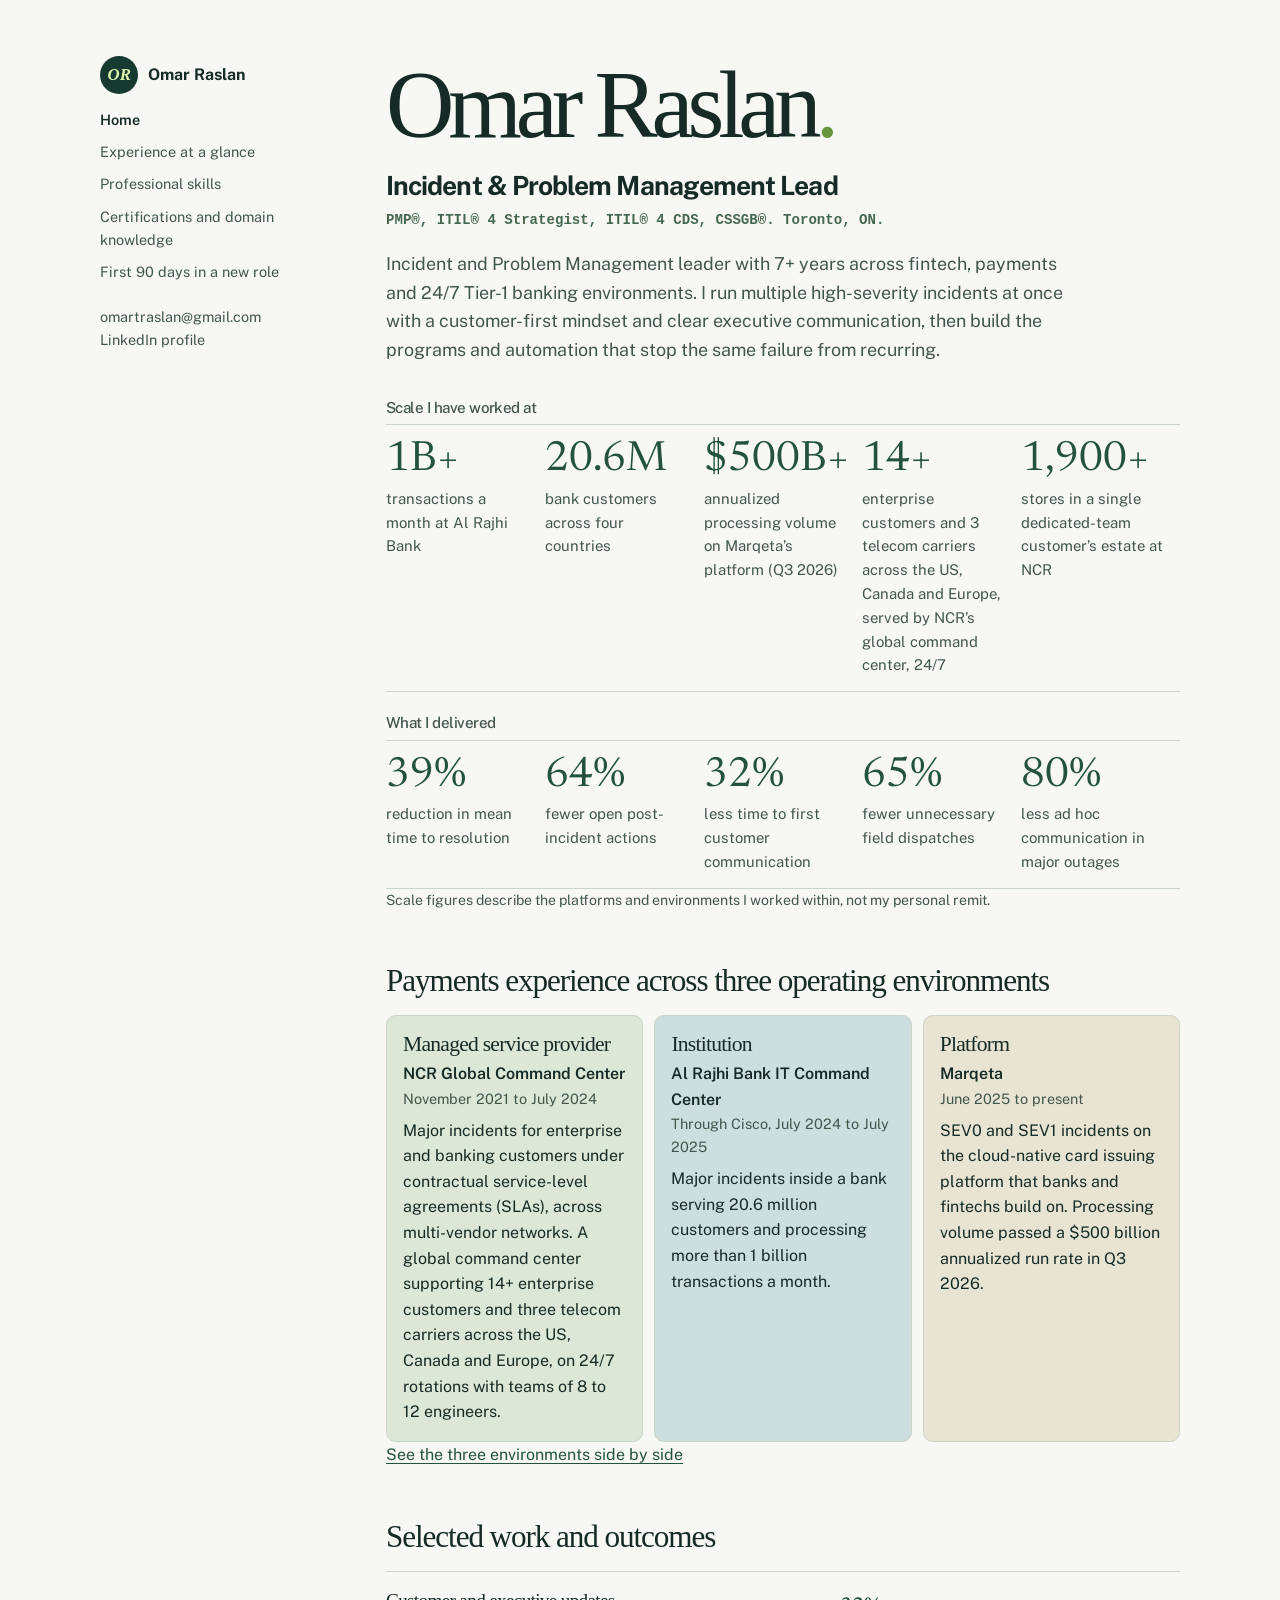
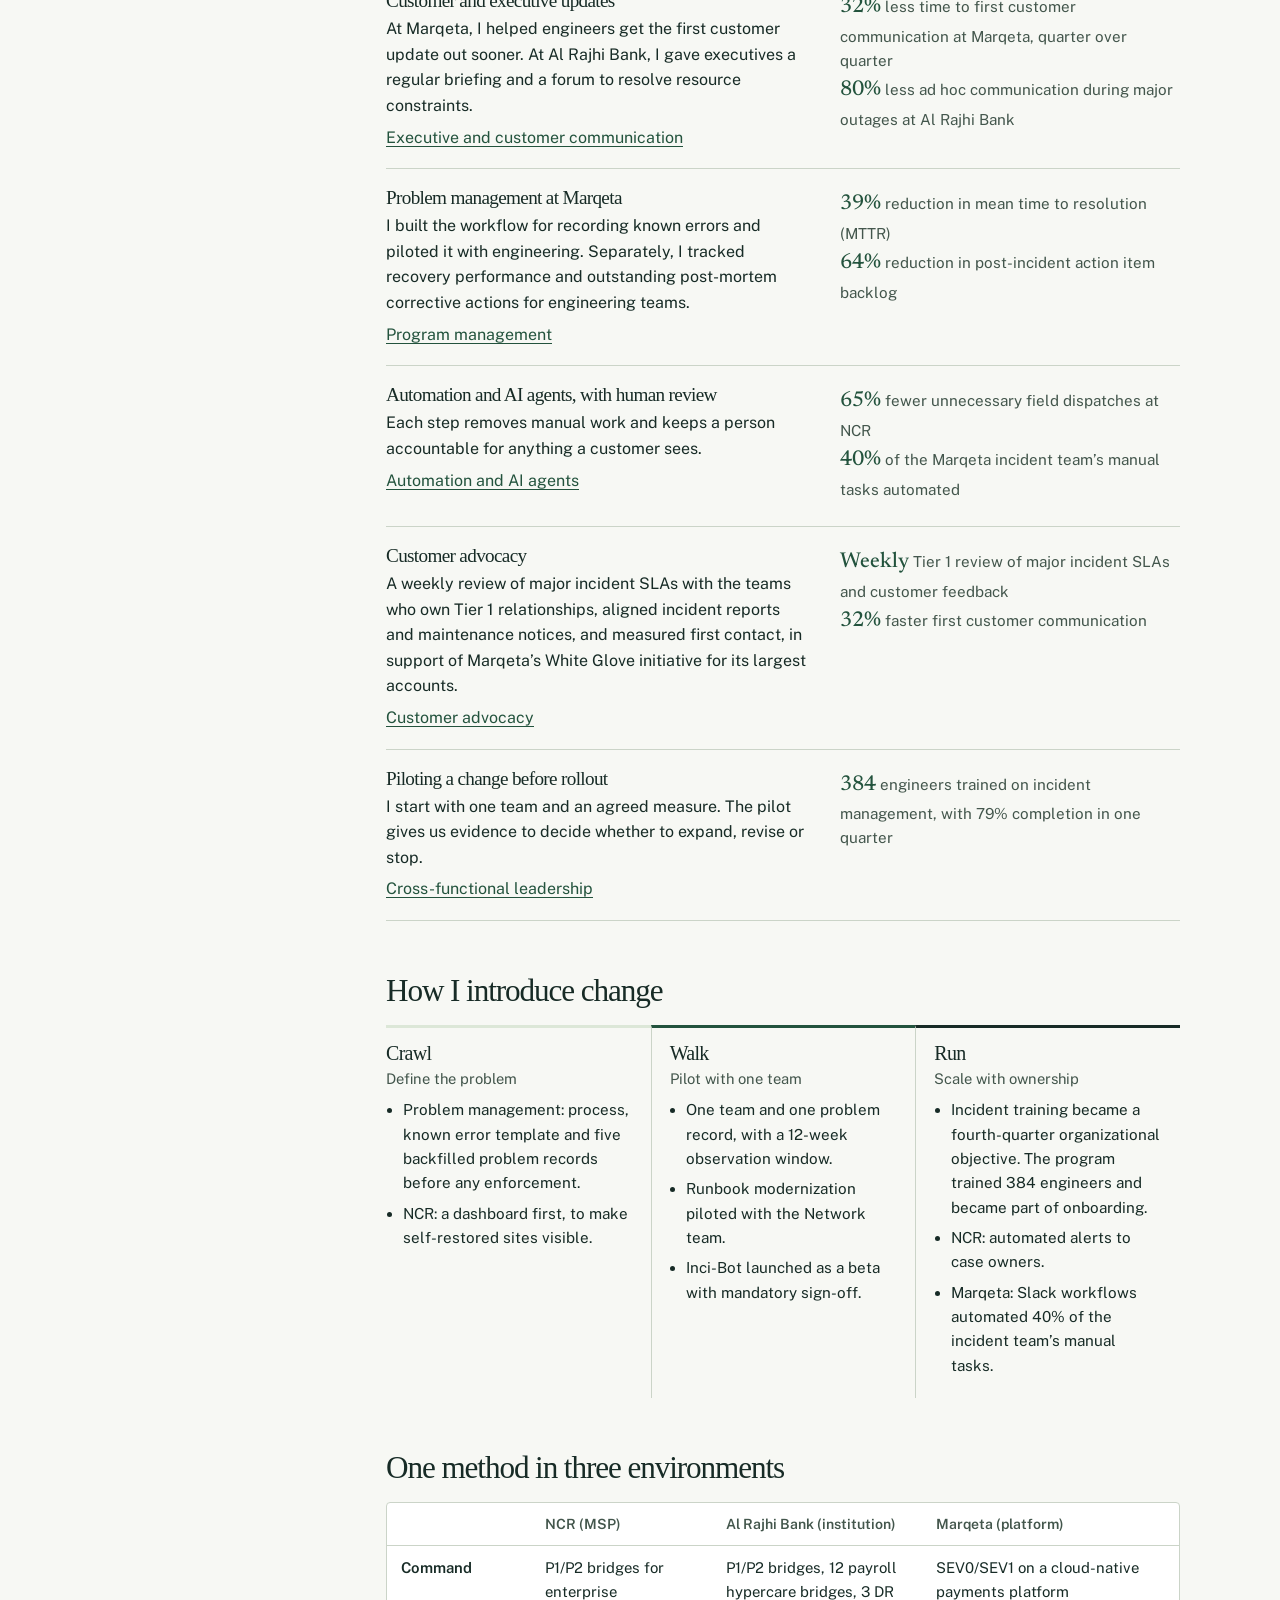
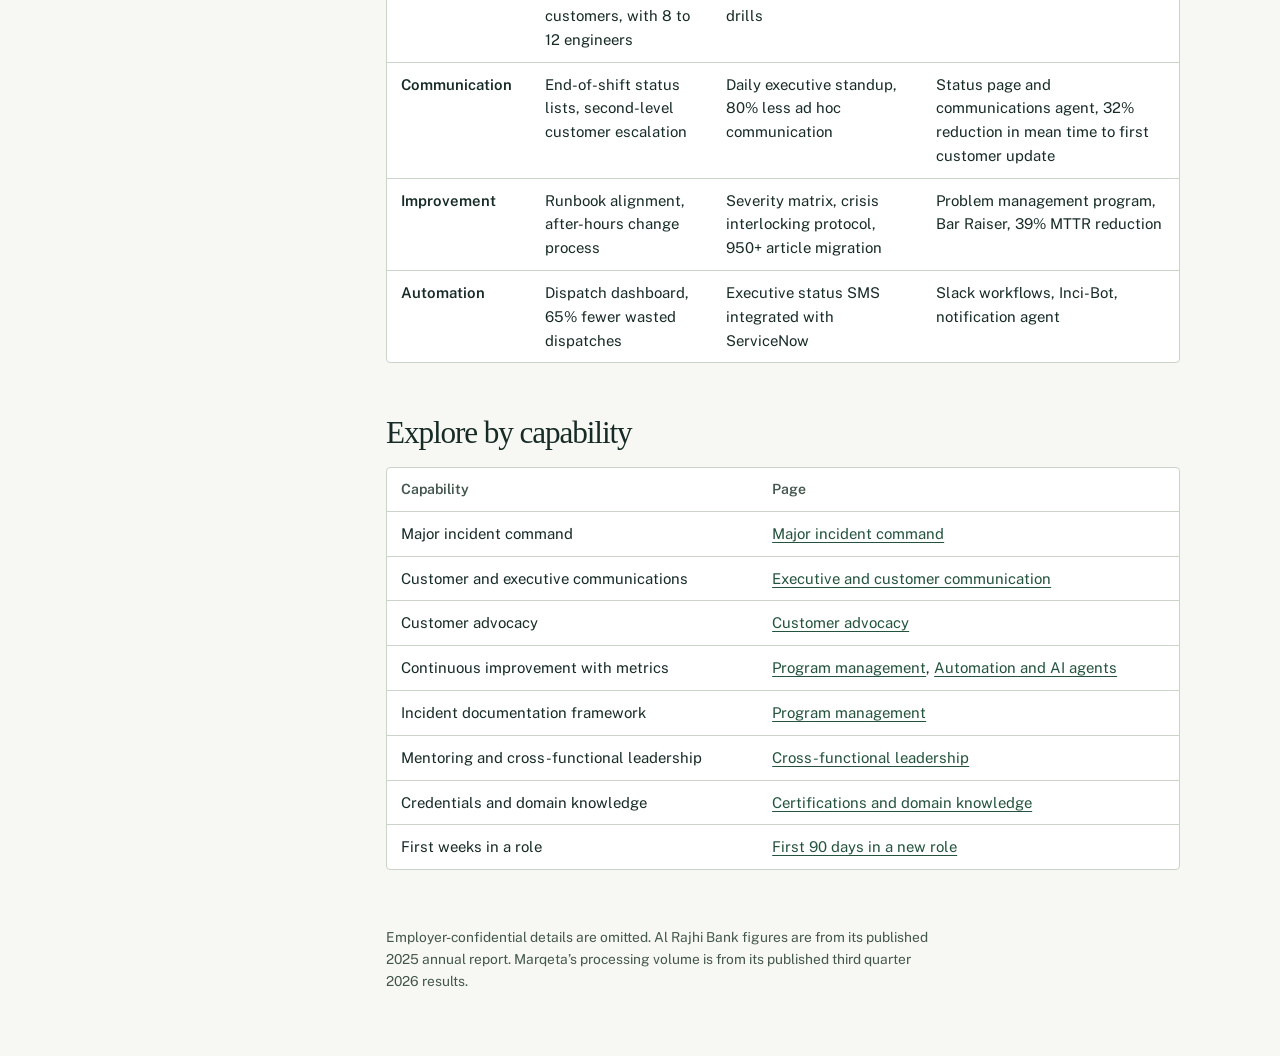
==== commit 48d014da: "Publish portfolio v3 content with the existing forest and sage theme" ====
--- a/index.html
+++ b/index.html
@@ -4,17 +4,22 @@
 <meta charset="utf-8">
 <meta name="viewport" content="width=device-width, initial-scale=1, viewport-fit=cover">
 <title>Omar Raslan, Incident &amp; Problem Management Lead</title>
+<meta name="description" content="Incident and problem management leader with 7+ years across fintech, payments and 24/7 Tier-1 banking environments. Major incident command, executive and customer communication, program management, automation and customer advocacy.">
+<meta property="og:type" content="website">
+<meta property="og:title" content="Omar Raslan, Incident &amp; Problem Management Lead">
+<meta property="og:description" content="7+ years across fintech, payments and 24/7 Tier-1 banking environments. Incident command, communication, program management, automation and customer advocacy, with the evidence.">
+<link rel="icon" href="data:image/svg+xml,%3Csvg xmlns='http://www.w3.org/2000/svg' viewBox='0 0 100 100'%3E%3Ctext y='.9em' font-size='90'%3E%F0%9F%9B%A1%EF%B8%8F%3C/text%3E%3C/svg%3E">
 <link rel="stylesheet" href="https://fonts.googleapis.com/css2?family=Newsreader:opsz,wght@6..72,400;6..72,500;6..72,600&family=Public+Sans:wght@400;500;600&display=swap">
 <style>
 :root {
-  --bg: #FAFAF6;
+  --bg: #F5F7F9;
   --surface: #FFFFFF;
-  --ink: #132E2A;
-  --muted: #465D53;
-  --line: #CDD6CA;
-  --accent: #23533D;
+  --ink: #17222D;
+  --muted: #526170;
+  --line: #D5DCE3;
+  --accent: #0B5C7A;
   --on-accent: #FFFFFF;
-  --accent-soft: #E8EFDE;
+  --accent-soft: #E3F0F5;
   --amber: #8A5200;
   --amber-soft: #FFF3DC;
   color-scheme: light;
@@ -24,14 +29,14 @@
 }
 @media (prefers-color-scheme: dark) {
   :root:not([data-theme="light"]) {
-    --bg: #102622; --surface: #193B34; --ink: #F2F6EB; --muted: #BBCDBD; --line: #496158;
-    --accent: #D2EE93; --on-accent: #102D29; --accent-soft: #26483B; --amber: #F0B45A; --amber-soft: #33280F;
+    --bg: #10181F; --surface: #17222B; --ink: #E6EDF2; --muted: #9FB0BD; --line: #2A3946;
+    --accent: #6CC0DD; --on-accent: #0B1A22; --accent-soft: #16323D; --amber: #F0B45A; --amber-soft: #33280F;
     color-scheme: dark;
   }
 }
 :root[data-theme="dark"] {
-  --bg: #102622; --surface: #193B34; --ink: #F2F6EB; --muted: #BBCDBD; --line: #496158;
-  --accent: #D2EE93; --on-accent: #102D29; --accent-soft: #26483B; --amber: #F0B45A; --amber-soft: #33280F;
+  --bg: #10181F; --surface: #17222B; --ink: #E6EDF2; --muted: #9FB0BD; --line: #2A3946;
+  --accent: #6CC0DD; --on-accent: #0B1A22; --accent-soft: #16323D; --amber: #F0B45A; --amber-soft: #33280F;
   color-scheme: dark;
 }
 html { scroll-padding-top: calc(env(safe-area-inset-top, 0px) + 16px); }
@@ -46,18 +51,20 @@
 h1:focus { outline: none; }
 
 .page { max-width: 1120px; margin: 0 auto; padding: 32px 20px 64px; display: grid; gap: 28px; }
-@media (min-width: 920px) { .page { grid-template-columns: 210px minmax(0, 1fr); gap: 56px; padding-top: 56px; } }
+@media (min-width: 920px) { .page { grid-template-columns: 230px minmax(0, 1fr); gap: 56px; padding-top: 56px; } }
 
 .rail { font-size: 0.9rem; }
 @media (min-width: 920px) { .rail { position: sticky; top: 32px; align-self: start; } }
 .rail .who { font-family: "Newsreader", Georgia, serif; font-size: 1.15rem; color: var(--ink); text-decoration: none; display: inline-block; margin-bottom: 14px; }
 .rail ul { list-style: none; margin: 0; padding: 0; display: flex; flex-wrap: wrap; gap: 6px 16px; }
 @media (min-width: 920px) { .rail ul { flex-direction: column; gap: 9px; } }
-.rail ul a { color: var(--muted); text-decoration: none; }
-.rail ul a:hover { color: var(--accent); text-decoration: underline; }
-.rail ul a[aria-current="page"] { color: var(--ink); font-weight: 600; }
+.rail a { color: var(--muted); text-decoration: none; }
+.rail a:hover { color: var(--accent); text-decoration: underline; }
+.rail a[aria-current="page"] { color: var(--ink); font-weight: 600; }
+.rail a.group-current { color: var(--ink); font-weight: 600; }
+.rail .sub { display: none; margin-top: 8px; padding: 0 0 0 12px; border-left: 1px solid var(--line); flex-direction: column; gap: 7px; }
+.rail.in-skills .sub { display: flex; }
 .rail .contact { margin-top: 22px; color: var(--muted); }
-.rail .contact a { color: var(--muted); }
 
 main { min-width: 0; }
 .view[hidden] { display: none; }
@@ -72,9 +79,15 @@
 ul.plain li { margin-bottom: 10px; }
 .title { font-size: 1.15rem; margin: 10px 0 2px; font-weight: 500; }
 .creds { margin: 0; color: var(--muted); }
-
-.draft { font-size: 0.88rem; color: var(--amber); background: var(--amber-soft); padding: 8px 12px; border-radius: 4px; display: inline-block; margin-bottom: 22px; }
-.need { color: var(--amber); background: var(--amber-soft); padding: 1px 6px; border-radius: 3px; font-size: 0.9em; }
+.note { color: var(--muted); font-size: 0.88rem; }
+
+/* Numbers strip */
+.kpis { margin: 34px 0 6px; }
+.kpi-title { font-family: "Public Sans", system-ui, sans-serif; font-size: 0.95rem; font-weight: 500; margin: 22px 0 8px; color: var(--muted); }
+.kpi-row { display: grid; grid-template-columns: repeat(auto-fit, minmax(150px, 1fr)); margin: 0; border-top: 1px solid var(--line); }
+.kpi-row div { padding: 14px 16px 14px 0; border-bottom: 1px solid var(--line); }
+.kpi-row dt { font-family: "Newsreader", Georgia, serif; font-size: clamp(2rem, 4.4vw, 2.6rem); line-height: 1.05; color: var(--accent); font-variant-numeric: lining-nums; }
+.kpi-row dd { margin: 4px 0 0; color: var(--muted); font-size: 0.93rem; }
 
 /* Three positions band */
 .models { display: grid; gap: 0; margin: 8px 0 0; border-top: 1px solid var(--line); }
@@ -86,7 +99,7 @@
 .models .when { color: var(--muted); font-size: 0.9rem; margin: 0 0 8px; }
 .models p:last-child { margin: 0; }
 
-/* Differentiators */
+/* Cards list */
 .diffs { list-style: none; margin: 0; padding: 0; border-top: 1px solid var(--line); }
 .diffs li { padding: 18px 0; border-bottom: 1px solid var(--line); display: grid; gap: 6px 28px; }
 @media (min-width: 760px) { .diffs li { grid-template-columns: minmax(0, 1.25fr) minmax(0, 1fr); } }
@@ -103,7 +116,7 @@
 tbody th { font-weight: 600; width: 9rem; }
 tbody tr:last-child td, tbody tr:last-child th { border-bottom: 0; }
 
-/* Sequences (real sequences only) */
+/* Sequences */
 .seq { list-style: none; counter-reset: s; margin: 10px 0 14px; padding: 0; max-width: 74ch; }
 .seq > li { counter-increment: s; position: relative; padding: 0 0 18px 44px; }
 .seq > li::before { content: counter(s); position: absolute; left: 0; top: 0; width: 28px; height: 28px; border-radius: 50%; border: 1px solid var(--accent); color: var(--accent); font-size: 0.85rem; display: grid; place-items: center; font-weight: 600; }
@@ -116,7 +129,7 @@
 .stages { display: grid; gap: 0; border-top: 1px solid var(--line); margin: 8px 0; }
 @media (min-width: 760px) { .stages { grid-template-columns: repeat(3, minmax(0, 1fr)); border-top: 0; } }
 .stages div { padding: 14px 0; border-bottom: 1px solid var(--line); }
-@media (min-width: 760px) { .stages div { padding: 14px 18px 14px 0; border-bottom: 0; border-top: 3px solid var(--line); } .stages div:nth-child(1) { border-top-color: var(--accent-soft); } .stages div:nth-child(2) { border-top-color: var(--accent); opacity: 1; } .stages div:nth-child(3) { border-top-color: var(--ink); } .stages div + div { padding-left: 18px; border-left: 1px solid var(--line); } }
+@media (min-width: 760px) { .stages div { padding: 14px 18px 14px 0; border-bottom: 0; border-top: 3px solid var(--line); } .stages div:nth-child(1) { border-top-color: var(--accent-soft); } .stages div:nth-child(2) { border-top-color: var(--accent); } .stages div:nth-child(3) { border-top-color: var(--ink); } .stages div + div { padding-left: 18px; border-left: 1px solid var(--line); } }
 .stages h3 { margin: 0 0 2px; font-size: 1.25rem; }
 .stages .sub { color: var(--muted); margin: 0 0 8px; font-size: 0.92rem; }
 .stages ul { margin: 0; padding-left: 1.1em; font-size: 0.95rem; }
@@ -157,8 +170,23 @@
 .callout { border-left: 3px solid var(--accent); background: var(--surface); padding: 14px 18px; margin: 18px 0; max-width: 72ch; border-radius: 0 4px 4px 0; }
 .callout p:last-child { margin: 0; }
 
-.interac { margin-top: 40px; padding-top: 18px; border-top: 1px solid var(--line); }
-.interac h2 { margin-top: 0; }
+/* Certifications */
+.certs { list-style: none; margin: 0; padding: 0; border-top: 1px solid var(--line); }
+.certs li { padding: 18px 0; border-bottom: 1px solid var(--line); display: grid; gap: 6px 28px; }
+@media (min-width: 760px) { .certs li { grid-template-columns: minmax(0, 1fr) minmax(0, 1.6fr); } }
+.certs h3 { margin: 0 0 4px; font-size: 1.15rem; }
+.certs .meta { color: var(--muted); font-size: 0.9rem; margin: 0; }
+.certs p { margin: 0 0 6px; }
+.certs .use { color: var(--muted); font-size: 0.93rem; }
+.pill { display: inline-block; background: var(--amber-soft); color: var(--amber); font-size: 0.8rem; font-weight: 600; padding: 1px 8px; border-radius: 3px; margin-left: 6px; }
+.domain { display: grid; gap: 0; border-top: 1px solid var(--line); max-width: 78ch; }
+.domain div { display: grid; grid-template-columns: 11rem minmax(0, 1fr); gap: 4px 16px; padding: 12px 0; border-bottom: 1px solid var(--line); }
+.domain dt { font-weight: 600; }
+.domain dd { margin: 0; color: var(--muted); }
+@media (max-width: 560px) { .domain div { grid-template-columns: 1fr; } }
+
+.inpractice { margin-top: 40px; padding-top: 18px; border-top: 1px solid var(--line); }
+.inpractice h2 { margin-top: 0; }
 
 .pager { margin-top: 48px; padding-top: 18px; border-top: 1px solid var(--line); display: flex; flex-wrap: wrap; justify-content: space-between; gap: 12px 24px; font-size: 0.95rem; }
 .pager span { color: var(--muted); display: block; font-size: 0.85rem; }
@@ -166,18 +194,12 @@
 footer { margin-top: 56px; color: var(--muted); font-size: 0.86rem; max-width: 70ch; }
 
 @media print {
-  .rail, .pager, .draft { display: none; }
+  .rail, .pager { display: none; }
   .page { display: block; padding: 0; }
   .view[hidden] { display: block !important; }
   .view { break-before: page; }
   a { color: inherit; }
 }
-@media screen {
-  .rail a[aria-current="page"] { text-decoration: underline; text-decoration-color: var(--accent); text-decoration-thickness: 2px; text-underline-offset: 4px; }
-  .models, .pager { background: linear-gradient(120deg, var(--accent-soft), var(--bg)); }
-  .models { box-shadow: 0 0 0 1px var(--line); }
-}
-
 /* Reference theme applied to the original portfolio layout. */
 :root,:root:not([data-theme="light"]),:root[data-theme="dark"] {
   color-scheme:light;--bg:#f7f8f4;--ink:#172b26;--surface:#fff;--muted:#43564c;
@@ -196,22 +218,31 @@
 .models > div,.models > div + div {border:1px solid var(--line);border-radius:.6rem;padding:1rem;background:#dce7d7}
 .models > div:nth-child(2) {background:#cddede}
 .models > div:nth-child(3) {background:#e7e4d4}
+
 </style>
 </head>
 <body>
 <div class="page">
 
-  <aside class="rail">
+  <aside class="rail" id="rail">
     <a class="who" href="#home">Omar Raslan</a>
     <nav aria-label="Portfolio pages">
       <ul>
         <li><a href="#home" data-view="home">Home</a></li>
-        <li><a href="#command" data-view="command">Major incident command</a></li>
-        <li><a href="#communication" data-view="communication">Executive and customer communication</a></li>
-        <li><a href="#program" data-view="program">Building a problem management program</a></li>
-        <li><a href="#automation" data-view="automation">Automation and AI agents</a></li>
-        <li><a href="#leadership" data-view="leadership">Cross-functional leadership</a></li>
-        <li><a href="#first-90-days" data-view="first-90-days">First 90 days at Interac</a></li>
+        <li><a href="#glance" data-view="glance">Experience at a glance</a></li>
+        <li>
+          <a href="#skills" data-view="skills" id="skills-link">Professional skills</a>
+          <ul class="sub" aria-label="Professional skills">
+            <li><a href="#command" data-view="command">Major incident command</a></li>
+            <li><a href="#communication" data-view="communication">Executive and customer communication</a></li>
+            <li><a href="#program" data-view="program">Program management</a></li>
+            <li><a href="#automation" data-view="automation">Automation and AI agents</a></li>
+            <li><a href="#leadership" data-view="leadership">Cross-functional leadership</a></li>
+            <li><a href="#advocacy" data-view="advocacy">Customer advocacy</a></li>
+          </ul>
+        </li>
+        <li><a href="#certifications" data-view="certifications">Certifications and domain knowledge</a></li>
+        <li><a href="#first-90-days" data-view="first-90-days">First 90 days in a new role</a></li>
       </ul>
     </nav>
     <p class="contact">
@@ -227,7 +258,27 @@
   <h1 id="h-home">Omar Raslan</h1>
   <p class="title">Incident &amp; Problem Management Lead</p>
   <p class="creds">PMP®, ITIL® 4 Strategist, ITIL® 4 CDS, CSSGB®. Toronto, ON.</p>
-  <p class="lead">I’m an incident and problem management lead with more than seven years in banking, card issuing and managed services. At Al Rajhi Bank, I led incident bridges during payroll processing windows and disaster recovery drills. At Marqeta, I coordinated the response to a regional cloud outage and built a problem management program to address recurring incidents. My work spans the full cycle, from the first customer update to the review of outstanding corrective actions.</p>
+  <p class="lead">Incident and Problem Management leader with 7+ years across fintech, payments and 24/7 Tier-1 banking environments. I run multiple high-severity incidents at once with a customer-first mindset and clear executive communication, then build the programs and automation that stop the same failure from recurring.</p>
+
+  <section class="kpis" aria-label="Scale and results">
+    <h2 class="kpi-title">Scale I have worked at</h2>
+    <dl class="kpi-row">
+      <div><dt>1B+</dt><dd>transactions a month at Al Rajhi Bank</dd></div>
+      <div><dt>20.6M</dt><dd>bank customers across four countries</dd></div>
+      <div><dt>$500B+</dt><dd>annualized processing volume on Marqeta’s platform (Q3 2026)</dd></div>
+      <div><dt>14+</dt><dd>enterprise customers and 3 telecom carriers across the US, Canada and Europe, served by NCR’s global command center, 24/7</dd></div>
+      <div><dt>1,900+</dt><dd>stores in a single dedicated-team customer’s estate at NCR</dd></div>
+    </dl>
+    <h2 class="kpi-title">What I delivered</h2>
+    <dl class="kpi-row">
+      <div><dt>39%</dt><dd>reduction in mean time to resolution</dd></div>
+      <div><dt>64%</dt><dd>fewer open post-incident actions</dd></div>
+      <div><dt>32%</dt><dd>less time to first customer communication</dd></div>
+      <div><dt>65%</dt><dd>fewer unnecessary field dispatches</dd></div>
+      <div><dt>80%</dt><dd>less ad hoc communication in major outages</dd></div>
+    </dl>
+    <p class="note">Scale figures describe the platforms and environments I worked within, not my personal remit.</p>
+  </section>
 
   <h2>Payments experience across three operating environments</h2>
   <div class="models">
@@ -235,7 +286,7 @@
       <h3>Managed service provider</h3>
       <p class="org">NCR Global Command Center</p>
       <p class="when">November 2021 to July 2024</p>
-      <p>Major incidents for enterprise and banking customers under contractual service-level agreements (SLAs), across multi-vendor networks.</p>
+      <p>Major incidents for enterprise and banking customers under contractual service-level agreements (SLAs), across multi-vendor networks. A global command center supporting 14+ enterprise customers and three telecom carriers across the US, Canada and Europe, on 24/7 rotations with teams of 8 to 12 engineers.</p>
     </div>
     <div>
       <h3>Institution</h3>
@@ -247,9 +298,10 @@
       <h3>Platform</h3>
       <p class="org">Marqeta</p>
       <p class="when">June 2025 to present</p>
-      <p>SEV0 and SEV1 incidents on the cloud-native card issuing platform that banks and fintechs build on.</p>
+      <p>SEV0 and SEV1 incidents on the cloud-native card issuing platform that banks and fintechs build on. Processing volume passed a $500 billion annualized run rate in Q3 2026.</p>
     </div>
   </div>
+  <p><a href="#glance">See the three environments side by side</a></p>
 
   <h2>Selected work and outcomes</h2>
   <ul class="diffs">
@@ -264,8 +316,8 @@
     <li>
       <div>
         <h3>Problem management at Marqeta</h3>
-        <p>I built the workflow for recording known errors and piloted it with engineering. Separately, I tracked recovery performance and outstanding review actions for the Risk, Fraud and Dispute engineering teams.</p>
-        <a href="#program">Building a problem management program</a>
+        <p>I built the workflow for recording known errors and piloted it with engineering. Separately, I tracked recovery performance and outstanding post-mortem corrective actions for engineering teams.</p>
+        <a href="#program">Program management</a>
       </div>
       <p class="proof"><strong>39%</strong> reduction in mean time to resolution (MTTR)<br><strong>64%</strong> reduction in post-incident action item backlog</p>
     </li>
@@ -279,10 +331,19 @@
     </li>
     <li>
       <div>
+        <h3>Customer advocacy</h3>
+        <p>A weekly review of major incident SLAs with the teams who own Tier 1 relationships, aligned incident reports and maintenance notices, and measured first contact, in support of Marqeta’s White Glove initiative for its largest accounts.</p>
+        <a href="#advocacy">Customer advocacy</a>
+      </div>
+      <p class="proof"><strong>Weekly</strong> Tier 1 review of major incident SLAs and customer feedback<br><strong>32%</strong> faster first customer communication</p>
+    </li>
+    <li>
+      <div>
         <h3>Piloting a change before rollout</h3>
         <p>I start with one team and an agreed measure. The pilot gives us evidence to decide whether to expand, revise or stop.</p>
-      </div>
-      <p class="proof">Applied to problem management, automation and training. See the stages below.</p>
+        <a href="#leadership">Cross-functional leadership</a>
+      </div>
+      <p class="proof"><strong>384</strong> engineers trained on incident management, with 79% completion in one quarter</p>
     </li>
   </ul>
 
@@ -324,36 +385,122 @@
         <tr><th scope="row">Command</th><td>P1/P2 bridges for enterprise customers, with 8 to 12 engineers</td><td>P1/P2 bridges, 12 payroll hypercare bridges, 3 DR drills</td><td>SEV0/SEV1 on a cloud-native payments platform</td></tr>
         <tr><th scope="row">Communication</th><td>End-of-shift status lists, second-level customer escalation</td><td>Daily executive standup, 80% less ad hoc communication</td><td>Status page and communications agent, 32% reduction in mean time to first customer update</td></tr>
         <tr><th scope="row">Improvement</th><td>Runbook alignment, after-hours change process</td><td>Severity matrix, crisis interlocking protocol, 950+ article migration</td><td>Problem management program, Bar Raiser, 39% MTTR reduction</td></tr>
-        <tr><th scope="row">Automation</th><td>Dispatch dashboard, 65% fewer wasted dispatches</td><td>ServiceNow status SMS</td><td>Slack workflows, Inci-Bot, notification agent</td></tr>
+        <tr><th scope="row">Automation</th><td>Dispatch dashboard, 65% fewer wasted dispatches</td><td>Executive status SMS integrated with ServiceNow</td><td>Slack workflows, Inci-Bot, notification agent</td></tr>
       </tbody>
     </table>
   </div>
 
-  <h2>Experience relevant to the Interac role</h2>
-  <div class="scroll" tabindex="0" role="region" aria-label="Interac requirements map">
+  <h2>Explore by capability</h2>
+  <div class="scroll" tabindex="0" role="region" aria-label="Capability map">
     <table>
-      <thead><tr><th scope="col">Requirement</th><th scope="col">Page</th></tr></thead>
+      <thead><tr><th scope="col">Capability</th><th scope="col">Page</th></tr></thead>
       <tbody>
         <tr><td>Major incident command</td><td><a href="#command">Major incident command</a></td></tr>
-        <tr><td>Customer and VIP communications</td><td><a href="#communication">Executive and customer communication</a></td></tr>
-        <tr><td>Continuous improvement with metrics</td><td><a href="#program">Building a problem management program</a>, <a href="#automation">Automation and AI agents</a></td></tr>
-        <tr><td>Incident documentation framework</td><td><a href="#program">Building a problem management program</a></td></tr>
-        <tr><td>Mentoring and lateral leadership</td><td><a href="#leadership">Cross-functional leadership</a></td></tr>
-        <tr><td>First weeks in the role</td><td><a href="#first-90-days">First 90 days at Interac</a></td></tr>
+        <tr><td>Customer and executive communications</td><td><a href="#communication">Executive and customer communication</a></td></tr>
+        <tr><td>Customer advocacy</td><td><a href="#advocacy">Customer advocacy</a></td></tr>
+        <tr><td>Continuous improvement with metrics</td><td><a href="#program">Program management</a>, <a href="#automation">Automation and AI agents</a></td></tr>
+        <tr><td>Incident documentation framework</td><td><a href="#program">Program management</a></td></tr>
+        <tr><td>Mentoring and cross-functional leadership</td><td><a href="#leadership">Cross-functional leadership</a></td></tr>
+        <tr><td>Credentials and domain knowledge</td><td><a href="#certifications">Certifications and domain knowledge</a></td></tr>
+        <tr><td>First weeks in a role</td><td><a href="#first-90-days">First 90 days in a new role</a></td></tr>
       </tbody>
     </table>
   </div>
 
-  <footer>Employer-confidential details are omitted. Al Rajhi Bank figures are from its published 2025 annual report.</footer>
+  <footer>Employer-confidential details are omitted. Al Rajhi Bank figures are from its published 2025 annual report. Marqeta’s processing volume is from its published third quarter 2026 results.</footer>
+</section>
+
+<!-- ============ GLANCE ============ -->
+<section class="view" id="view-glance" aria-labelledby="h-glance" hidden>
+  <h1 id="h-glance">Experience at a glance</h1>
+  <p class="lead">Three environments, compared on the same terms.</p>
+  <div class="scroll" tabindex="0" role="region" aria-label="Experience comparison">
+    <table>
+      <thead><tr><th scope="col"></th><th scope="col">Marqeta</th><th scope="col">Al Rajhi Bank</th><th scope="col">NCR</th></tr></thead>
+      <tbody>
+        <tr><th scope="row">Role and period</th><td>Incident and problem manager, June 2025 to present</td><td>Senior major incident and problem manager, through Cisco, July 2024 to July 2025</td><td>Senior major incident manager, November 2021 to July 2024</td></tr>
+        <tr><th scope="row">Operating model</th><td>Platform that fintechs and banks build on</td><td>Institution serving retail and corporate customers</td><td>Managed service provider under contractual SLAs</td></tr>
+        <tr><th scope="row">Scale</th><td>$500B+ annualized processing volume (Q3 2026), $383B in 2025</td><td>1B+ transactions a month, 20.6M customers, 96% digital</td><td>Global 24/7 command center, 14+ enterprise customers and 3 carriers across the US, Canada and Europe, teams of 8 to 12 engineers, customer estates of 840 to 1,900+ sites</td></tr>
+        <tr><th scope="row">Customers</th><td>Payments apps, buy-now-pay-later lenders, ride-hailing and delivery platforms</td><td>Retail and corporate customers in four countries</td><td>Retailers, a school district, a Canadian bank, an automaker, European industrial and consumer brands, and telecom providers</td></tr>
+        <tr><th scope="row">Environment</th><td>Cloud-native, card networks, cloud providers</td><td>Core banking, payments, mainframe, hybrid cloud</td><td>Cisco Meraki, Juniper, Riverbed, VMware VeloCloud, Ciena</td></tr>
+        <tr><th scope="row">Headline results</th><td>39% faster resolution, 64% fewer open actions, 32% faster customer communication, 384 engineers trained</td><td>12 hypercare bridges, 3 DR drills, 80% less ad hoc communication, 134 journey mappings, 950+ articles</td><td>65% fewer wasted dispatches, after-hours change process, ServiceNow training</td></tr>
+        <tr><th scope="row">Biggest event</th><td>Regional cloud outage: about 40 services, 26 incident tickets</td><td>11-day DR drill, 1B+ transactions, no interruption</td><td>Weekend outage of 35 school sites</td></tr>
+      </tbody>
+    </table>
+  </div>
+  <nav class="pager" aria-label="Page navigation">
+    <a href="#home"><span>Previous</span>Home</a>
+    <a href="#skills"><span>Next</span>Professional skills</a>
+  </nav>
+</section>
+
+<!-- ============ SKILLS HUB ============ -->
+<section class="view" id="view-skills" aria-labelledby="h-skills" hidden>
+  <h1 id="h-skills">Professional skills</h1>
+  <p class="lead">Six capabilities, each with the evidence behind it.</p>
+  <ul class="diffs">
+    <li>
+      <div>
+        <h3>Major incident command</h3>
+        <p>Running high-severity incidents across payments, banking and cloud platforms, from the first minutes to recovery.</p>
+        <a href="#command">Major incident command</a>
+      </div>
+      <p class="proof"><strong>12</strong> payroll hypercare bridges<br><strong>3</strong> DR drills, one of 11 days with 1B+ transactions</p>
+    </li>
+    <li>
+      <div>
+        <h3>Executive and customer communication</h3>
+        <p>One source of truth, a fixed cadence and measures for how fast and how well customers and executives hear from us.</p>
+        <a href="#communication">Executive and customer communication</a>
+      </div>
+      <p class="proof"><strong>32%</strong> faster first customer communication<br><strong>80%</strong> less ad hoc communication</p>
+    </li>
+    <li>
+      <div>
+        <h3>Program management</h3>
+        <p>Problem management from zero, post-incident quality and documentation that holds up during an incident.</p>
+        <a href="#program">Program management</a>
+      </div>
+      <p class="proof"><strong>39%</strong> faster resolution<br><strong>64%</strong> fewer open post-incident actions</p>
+    </li>
+    <li>
+      <div>
+        <h3>Automation and AI agents</h3>
+        <p>Dashboards, workflows, tool connections and agents that remove manual work, with a person accountable for customer-facing output.</p>
+        <a href="#automation">Automation and AI agents</a>
+      </div>
+      <p class="proof"><strong>65%</strong> fewer wasted dispatches<br><strong>40%</strong> of manual tasks automated</p>
+    </li>
+    <li>
+      <div>
+        <h3>Cross-functional leadership</h3>
+        <p>Leading people I do not manage by agreeing roles and decision rights before an incident.</p>
+        <a href="#leadership">Cross-functional leadership</a>
+      </div>
+      <p class="proof"><strong>384</strong> engineers trained<br><strong>79%</strong> completion in one quarter</p>
+    </li>
+    <li>
+      <div>
+        <h3>Customer advocacy</h3>
+        <p>Treating the customer’s experience of an incident as part of the incident, through a weekly Tier 1 review in support of Marqeta’s White Glove initiative.</p>
+        <a href="#advocacy">Customer advocacy</a>
+      </div>
+      <p class="proof"><strong>Weekly</strong> Tier 1 review of major incident SLAs<br><strong>48 h</strong> notice for high-risk maintenance</p>
+    </li>
+  </ul>
+  <nav class="pager" aria-label="Page navigation">
+    <a href="#glance"><span>Previous</span>Experience at a glance</a>
+    <a href="#command"><span>Next</span>Major incident command</a>
+  </nav>
 </section>
 
 <!-- ============ COMMAND ============ -->
 <section class="view" id="view-command" aria-labelledby="h-command" hidden>
   <h1 id="h-command">Major incident command</h1>
-  <p class="lead">At Al Rajhi Bank, I led high-priority incident bridges and commanded my shifts during a full data centre switchover exercise. At Marqeta, I used the same command structure to coordinate engineering and communications during a regional cloud outage.</p>
+  <p class="lead">I have worked major incidents at national banking scale, through peak processing windows and full data center switchovers, and I apply the same method on a cloud-native payments platform today.</p>
 
   <h2>The environment</h2>
-  <p>From July 2024 to July 2025, I worked through Cisco managed services as Senior Major Incident &amp; Problem Manager in Al Rajhi Bank’s 24/7 IT Command Center. The figures below describe the bank’s operating environment.</p>
+  <p>Senior Major Incident &amp; Problem Manager at the Al Rajhi Bank IT Command Center, delivered through Cisco managed services, July 2024 to July 2025. Al Rajhi Bank is the world’s largest Islamic bank and ranks first in Saudi Arabia by customers and total financing. The IT Command Center ran 24/7/365.</p>
   <dl class="facts">
     <div><dt>20.6 million</dt><dd>Customers in 2025, up from 18.5 million in 2024, the year I joined</dd></div>
     <div><dt>4 countries</dt><dd>Saudi Arabia, Malaysia, Kuwait and Jordan</dd></div>
@@ -366,33 +513,75 @@
   <p>I led P1/P2 bridges across core banking, payments infrastructure and managed service environments, using observability and monitoring tools for real-time status and impact analysis. My tooling experience spans Datadog, Dynatrace, Grafana, SolarWinds and TrueSight.</p>
 
   <h2>The first 30 minutes</h2>
-  <p>In the first 30 minutes, I establish which services and customers are affected, confirm who leads technical recovery and who owns communications, and agree on the next mitigation step. I set the next update time immediately. Root cause analysis continues after service is stable.</p>
+  <p>The first half hour of a major incident sets its direction. In that window I establish a clear shared understanding of the situation, define roles and accountability, and focus the team on mitigating customer impact before pursuing root cause. Communication starts at once, to internal and external stakeholders, on a fixed cadence, so everyone works from the same information while we manage against SLAs.</p>
   <ol class="lifecycle" aria-label="Incident lifecycle">
     <li>Triage</li><li>Mitigation</li><li>Recovery</li><li>Post-incident review</li><li>Problem management</li>
   </ol>
 
-  <h2>Incidents, exercises and operational changes</h2>
+  <h2>Evidence</h2>
   <ul class="plain">
     <li><strong>Peak-load operations.</strong> I designed and led 12 monthly payroll hypercare bridges, each running 48 hours. They covered the bank’s most critical recurring processing window and brought infrastructure, core banking, online banking and mainframe teams together with senior directors.</li>
-    <li><strong>Disaster recovery.</strong> I served as Major Incident Manager on three disaster recovery (DR) drills. On each shift, I coordinated engineers and directors on the bridge, briefed the DR committee and handed command to the incoming lead. The largest was an 11-day drill that simulated a cybersecurity incident and required a full switchover to the alternate data centre. During the exercise, the bank processed more than 1 billion transactions without interrupting customer service.</li>
-    <li><strong>Change control during incidents.</strong> I evaluated and implemented emergency changes and led 42 checks with Command Center agents to verify normal service after scheduled changes. I introduced a handoff for post-implementation verification between the incident and change management teams.</li>
+    <li><strong>Disaster recovery.</strong> I took part in 3 disaster recovery drills as a Major Incident Manager. In each one I ran the DR bridge on my shift, handed it over at every shift change, worked with the engineering teams and directors on the bridge and reported to the DR committee at the end of each shift. The largest was an 11-day drill that simulated a cybersecurity incident and required a full switchover to the alternate data center. It processed more than 1 billion transactions with no interruption to customer service.</li>
+    <li><strong>Change control during incidents.</strong> I evaluated and implemented emergency changes and led 42 post-change window business-as-usual verifications, run with the Command Center agents’ weekly post-change jobs according to the change management schedule. I introduced a handoff for post-implementation verification between the incident and change management teams.</li>
     <li><strong>Command structure.</strong> I introduced a business-impact severity matrix based on the impact and urgency model, and co-developed the accountability boundaries between Unified Command Center teams with the Process Improvement Director.</li>
-    <li><strong>Observability.</strong> I partnered with the SRE and observability team on 134 service journey maps in Dynatrace, to trace critical services across their dependencies.</li>
-  </ul>
-
-  <h2>Incident decisions at Marqeta and NCR</h2>
-  <ul class="plain">
-    <li><strong>AWS us-east-1 regional outage (Marqeta).</strong> The outage affected at least 11 critical services. I consolidated the related tickets under one parent incident and separated the technical commander and communications lead roles.</li>
-    <li><strong>Weekend outage of 35 school sites (NCR).</strong> As the only shift lead on duty, with limited engineering and dispatch capacity, I opened a war room, escalated the resourcing limit to the service management office, agreed a dispatch plan with the network provider and shared a status list at the end of every shift.</li>
-  </ul>
-
-  <div class="interac">
-    <h2>At Interac</h2>
+    <li><strong>Observability.</strong> I partnered with the SRE and observability team on 134 service journey mappings in Dynatrace, giving structured visibility across the bank’s critical services.</li>
+  </ul>
+
+  <h2>A hard day: an outage and an incident underneath it</h2>
+  <p>At Marqeta, a cloud provider’s regional outage ran about 15 hours, affecting about 40 services, 11+ of them critical, and producing 26 incident tickets.</p>
+  <h3>Organizing the response</h3>
+  <ul class="plain">
+    <li><strong>Rapid swarm.</strong> I initiated a 10-minute rapid swarm with all service SMEs to enforce structure.</li>
+    <li><strong>One source of truth.</strong> I consolidated the related tickets into a parent-child hierarchy, which eliminated information drift.</li>
+    <li><strong>Role specialization.</strong> I separated the technical incident commander role from a communications lead role.</li>
+    <li><strong>Stakeholder alignment.</strong> I activated the crisis management protocol to bridge engineering and executive leadership, and set up a dedicated communications bridge with the VP of Communications and Customer Success to centralize and vet external-facing information.</li>
+    <li><strong>Executive visibility.</strong> A synchronized MI report every 30 minutes reduced executive inquiry volume.</li>
+    <li><strong>Afterwards.</strong> I used the case to formalize a Crisis-Incident Handoff Playbook.</li>
+  </ul>
+
+  <h3>The incident underneath</h3>
+  <p>Inside the outage, a second and unrelated failure was building: a card network update that our message router could not process.</p>
+  <ol class="seq">
+    <li>
+      <h3>Declare and mobilize</h3>
+      <p>I was paged for sustained stand-in processing on a card network. I opened a bridge, requested responders including production support and the account managers, and put the engineers on a single facts document.</p>
+    </li>
+    <li>
+      <h3>Test the obvious cause</h3>
+      <p>The timing pointed at the outage, and early evidence agreed: an identity-check dependency was down. I linked the incident to the outage as related and kept recording the facts as they changed.</p>
+    </li>
+    <li>
+      <h3>Separate the incident</h3>
+      <p>By afternoon the dependency had recovered but the errors continued, and only one network was affected. I told colleagues and stakeholders it was a different cause, traced to the network’s update.</p>
+    </li>
+    <li>
+      <h3>Contain and verify</h3>
+      <p>The network would not roll back, so engineering shipped a containment fix. In parallel I ran a service-by-service recovery check for the outage and held status updates until the messages to top customers were agreed.</p>
+    </li>
+    <li>
+      <h3>Close out</h3>
+      <p>I chased every related incident to a stable state with its impact window, supported the customer reports, and tracked the follow-up actions.</p>
+    </li>
+  </ol>
+  <h3>What I took from it</h3>
+  <ul class="plain">
+    <li>Keep a light watch after dismissing a bridge, because a second failure can be hiding behind the first.</li>
+    <li>Close the impact question before asking a third party to change anything.</li>
+    <li>Reconcile report timelines with customers’ own data before publishing.</li>
+  </ul>
+
+  <h2>The same method elsewhere</h2>
+  <ul class="plain">
+    <li><strong>NCR Global Command Center.</strong> I led P1/P2 bridges for global banking and enterprise clients with resolver teams of 8 to 12 engineers. One example is a weekend outage that took down 35 school sites, handled with limited on-shift resources: I escalated the resourcing limit to the service management office, agreed a dispatch plan with the network provider and shared a status list at the end of every shift.</li>
+  </ul>
+
+  <div class="inpractice">
+    <h2>In a new environment</h2>
     <p>Critical processing windows, resilience exercises and participant-facing incidents call for the same discipline: one commander, clear roles, customer impact mitigated first, and communication on a fixed cadence from the first minutes.</p>
   </div>
 
   <nav class="pager" aria-label="Page navigation">
-    <a href="#home"><span>Previous</span>Home</a>
+    <a href="#skills"><span>Previous</span>Professional skills</a>
     <a href="#communication"><span>Next</span>Executive and customer communication</a>
   </nav>
 </section>
@@ -400,10 +589,10 @@
 <!-- ============ COMMUNICATION ============ -->
 <section class="view" id="view-communication" aria-labelledby="h-communication" hidden>
   <h1 id="h-communication">Executive and customer communication</h1>
-  <p class="lead">I use one incident record to brief two audiences. Customers need to know which services they can use and when they will hear from us again. Executives also need to know which decisions require their intervention.</p>
-
-  <h2>What goes into an update</h2>
-  <p>Each update states the customer impact, the customer communications plan, the recovery estimate and whether leadership needs to act. When the recovery estimate is still uncertain, I say so and keep the promised update time.</p>
+  <p class="lead">During a major incident, executives and customers need the same facts, from one source, at a predictable time. I design the format, the cadence and the measures, so communication improves from one incident to the next.</p>
+
+  <h2>Approach</h2>
+  <p>Each update states the customer impact, the customer communications plan, the recovery estimate and whether leadership needs to act. Updates go out on schedule even when there is no new information, because a missed update creates more inbound questions than an unchanged status does.</p>
 
   <h3>Update format</h3>
   <dl class="format">
@@ -417,16 +606,16 @@
     <header>
       <span class="sev">P1 Major Incident</span>
       <span class="at">Update 3, 10:45 ET</span>
-      <span class="tag">Illustrative incident scenario</span>
+      <span class="tag">Illustrative, not real incident data</span>
     </header>
     <dl>
       <div><dt>Customer impact</dt>
-        <dd>Since 09:52 ET, cardholders at 14 customers have experienced declined or delayed payments. For Tier 1 customers, failures are concentrated in store. We have identified no data loss.
+        <dd>Cardholders at affected customers are seeing declined or delayed payments since 09:52. 14 customers are affected. Tier 1 customers are seeing failures mainly on in-store card payments. No data loss identified.
           <div class="tiers" role="img" aria-label="14 affected customers: 3 Tier 1, 6 Tier 2, 5 Tier 3"><span class="t1">3 Tier 1</span><span class="t2">6 Tier 2</span><span class="t3">5 Tier 3</span></div>
         </dd></div>
       <div><dt>Customer communications</dt><dd>Status page updated at 10:05 and 10:40. Tier 1 customers have been notified directly by their account managers. Next customer update due by 11:20.</dd></div>
-      <div><dt>Recovery</dt><dd>Engineering has isolated the issue to a database failover and is moving traffic to the secondary cluster. Estimated recovery is 11:30 ET, with medium confidence. The next internal update is at 11:15 ET.</dd></div>
-      <div><dt>Leadership action</dt><dd>Please approve the wording of the next Tier 1 customer notification by 11:00 ET.</dd></div>
+      <div><dt>Recovery</dt><dd>Cause isolated to a database failover. Traffic is moving to the secondary cluster. Estimated recovery 11:30, medium confidence. Next internal update 11:15.</dd></div>
+      <div><dt>Leadership action</dt><dd>None at this time. Approval of the Tier 1 customer notification wording is needed by 11:00.</dd></div>
     </dl>
   </article>
 
@@ -436,7 +625,7 @@
     <li><strong>Communication within SLA.</strong> Tracked per Triage Coordinator in a monthly scorecard of 15 KPIs, reconciled across Jira, PagerDuty and Slack.</li>
   </ul>
   <div class="callout">
-    <p><strong>32% reduction in mean time to communicate with customers, quarter over quarter (Marqeta).</strong> I co-designed and deployed the Inci-Bot comms agent. It produces a first draft in about two minutes. A production engineer or Major Incident Manager reviews it before publication.</p>
+    <p><strong>32% less time to first customer communication at Marqeta, quarter over quarter.</strong> I co-designed and deployed the Inci-Bot communications agent. It drafts the first customer communication for a production engineer or Major Incident Manager to review in about two minutes before publishing.</p>
   </div>
 
   <h2>Channels I have run</h2>
@@ -459,60 +648,57 @@
   <ul class="plain">
     <li><strong>Al Rajhi Bank.</strong> The standup and morning report replaced ad hoc requests by email, phone and messaging, and cut ad hoc communication during major outages by 80%. The standup gave the CTO a direct forum to clear cross-department resource blockers.</li>
     <li><strong>Crisis escalation.</strong> I introduced a Major Incident and Crisis Management Interlocking Protocol for P1 incidents that qualify as crises. It separates incident response from crisis escalation and defines who owns which decisions.</li>
-    <li><strong>Marqeta, regional cloud outage.</strong> I activated the crisis management protocol to align engineering and executive leadership. The 30-minute synchronized reports reduced executive inquiry volume. I then formalized the gaps into a Crisis-Incident Handoff Playbook.</li>
-  </ul>
-
-  <div class="interac">
-    <h2>At Interac</h2>
+    <li><strong>Marqeta, regional cloud outage.</strong> I activated the crisis management protocol to align engineering and executive leadership, and set up a communications bridge with the VP of Communications and Customer Success. The 30-minute synchronized reports reduced executive inquiry volume, and I formalized the gaps into a Crisis-Incident Handoff Playbook. I also compiled status updates, declined to give a restoration estimate the provider had not given, and held the all-clear until recovery was verified service by service.</li>
+    <li><strong>Governance reporting.</strong> Major Incident Reports and dashboards with failure-mode analysis for weekly reviews at Al Rajhi Bank, and the Major Incident Executive Report structure and workflow at Marqeta.</li>
+  </ul>
+
+  <div class="inpractice">
+    <h2>In a new environment</h2>
     <p>Running a customer communications bridge in parallel with the technical bridge works best when the format, cadence and approval path are agreed in advance and time to communicate is measured on every incident.</p>
   </div>
 
   <nav class="pager" aria-label="Page navigation">
     <a href="#command"><span>Previous</span>Major incident command</a>
-    <a href="#program"><span>Next</span>Building a problem management program</a>
+    <a href="#program"><span>Next</span>Program management</a>
   </nav>
 </section>
 
 <!-- ============ PROGRAM ============ -->
 <section class="view" id="view-program" aria-labelledby="h-program" hidden>
-  <h1 id="h-program">Building a problem management program</h1>
-  <p class="lead">After service is restored, I work with engineering to identify recurring failures, assign corrective actions and track them to closure. At Marqeta, that meant building a formal problem management process and reviewing the quality of post-incident reports.</p>
-
-  <h2>Building Marqeta’s problem management program</h2>
-  <p>When I joined, Marqeta had no formal problem management process. I built it in phases, proving each part before scaling it.</p>
+  <h1 id="h-program">Program management</h1>
+  <p class="lead">Alongside commanding incidents, I build the programs that stop them repeating: problem management, post-incident quality and operational documentation.</p>
+
+  <h2>Problem management at Marqeta</h2>
+  <p>I built the process as a four-phase program, with the business case and project charter complete, proving each part before scaling it.</p>
   <ol class="seq">
     <li>
       <h3>Foundation</h3>
-      <p>I defined the workflow, completion criteria and known-error template. I set up a Confluence space and Jira project, linked incidents to problem records with automation rules, and backfilled records for five frequent recurring problems.</p>
-      <p class="where">Phase 1, complete</p>
+      <p>Roadmap, process document, workflow, Definition of Done, known error entry template, a dedicated Confluence space and Jira project, and automation rules linking problem records to incidents. Five of the most frequent recurring problems were backfilled as problem records.</p>
+      <p class="where">Complete</p>
     </li>
     <li>
       <h3>Pilot</h3>
-      <p>I selected a pilot team and problem owner, gathered engineering feedback and agreed on reporting intervals. For the first problem record, I mapped work already underway, coordinated a failover test and began a 12-week observation period against baseline incident frequency and impact. I also introduced a process to reconcile change records with problem records.</p>
-      <p class="where">Phase 2, in progress</p>
-    </li>
-    <li>
-      <h3>Scale</h3>
-      <p>Before recommending a wider rollout, I would review recurrence and customer impact with the pilot owner and agree on any workflow changes.</p>
+      <p>I selected a pilot team and problem owner, ran an engineering feedback session before launch, and defined the KPI baseline and reporting cadence. On the pilot problem record I engaged the affected engineering teams, mapped in-flight engineering work, set a stakeholder update cadence, coordinated a failover test, and started a 12-week observation window with a frequency and impact baseline. I also introduced a process to reconcile change records with problem records.</p>
+      <p class="where">In progress</p>
     </li>
   </ol>
 
   <h2>Improving incident performance</h2>
   <ul class="plain">
-    <li><strong>Risk, Fraud and Dispute engineering (Marqeta).</strong> I assessed how the teams handled incidents, built an action item focus board and backlog health dashboard, and reported quarterly results. For those teams, mean time to resolution fell 39% and the backlog of post-incident actions fell 64%.</li>
-    <li><strong>Post-incident quality (Marqeta).</strong> I created a rubric for post-incident reviews and a monthly Post-Mortem Bar Raiser review across engineering, focused on recurring root causes and action item completion.</li>
+    <li><strong>Engineering teams (Marqeta).</strong> I tracked recovery performance and outstanding post-mortem corrective actions, built an action item focus board and a backlog health dashboard, and reported quarterly results. Mean time to resolution fell 39% and the post-incident action item backlog fell 64%.</li>
+    <li><strong>Post-incident quality (Marqeta).</strong> I created a post-mortem grading schema and a monthly Post-Mortem Bar Raiser review across engineering, focused on recurring root causes and action item completion.</li>
     <li><strong>Root cause support (Al Rajhi Bank).</strong> I worked with problem management on deep-dive root cause analyses, providing trend analysis and corrective action plans that reduced recurring incident volume.</li>
   </ul>
 
   <h2>Documentation that holds up during an incident</h2>
   <ul class="plain">
-    <li><strong>Al Rajhi Bank.</strong> As the Command Center’s knowledge subject matter expert, I worked with the Knowledge Management team to migrate 950+ articles into the new Command Center space in Confluence. I also updated the standard operating procedures for Major Incident Managers.</li>
-    <li><strong>Marqeta.</strong> I wrote the Incident Management Process and Procedures document, process flowchart, responsibility matrix and escalation policy, and built the problem management knowledge base with a known error database.</li>
+    <li><strong>Al Rajhi Bank.</strong> As Command Center knowledge SME, I worked with the Knowledge Management team to migrate 950+ articles into the new Command Center space in Confluence. I also modernized the Major Incident Manager SOPs.</li>
+    <li><strong>Marqeta.</strong> I wrote the Incident Management Process and Procedures document, process flow chart, responsibility matrix and escalation policy, and built the problem management knowledge base with a known error database.</li>
     <li><strong>NCR.</strong> I modernized the incident management playbooks and workflow diagrams.</li>
   </ul>
 
-  <div class="interac">
-    <h2>At Interac</h2>
+  <div class="inpractice">
+    <h2>In a new environment</h2>
     <p>Continuous improvement and an incident documentation framework both depend on the same thing: a clear owner for every recurring cause and every action item, with records people can find during an incident.</p>
   </div>
 
@@ -525,13 +711,13 @@
 <!-- ============ AUTOMATION ============ -->
 <section class="view" id="view-automation" aria-labelledby="h-automation" hidden>
   <h1 id="h-automation">Automation and AI agents</h1>
-  <p class="lead">My automation work started with a dispatch decision at NCR: did a site still need an engineer? At Marqeta, I applied the same question to reporting: which steps can software handle, and which decisions need a person?</p>
+  <p class="lead">I remove manual work from incident operations in steps: first visibility, then automation, then agents. A person stays accountable for anything a customer sees.</p>
 
   <ol class="seq">
     <li>
       <h3>Visibility: NCR</h3>
-      <p>Field engineers were being sent to sites where service had already recovered, because restoration notices were buried in ticket logs. I built a ServiceNow dashboard matching active dispatches against restoration signals, added an automation that scanned tickets for those signals, and connected it to Slack so case owners were alerted to cancel the dispatch.</p>
-      <p class="where">Unnecessary field dispatches fell 65% within 90 days.</p>
+      <p>Field engineers were being sent to sites that had already restored themselves, because restoration notices were buried in ticket logs. I built a ServiceNow dashboard matching active dispatches against restoration signals, added an automation that scanned tickets for those signals, and connected it to Slack so case owners were alerted to cancel the dispatch.</p>
+      <p class="where">Unnecessary dispatches fell 65% within three months.</p>
     </li>
     <li>
       <h3>Integration: Al Rajhi Bank</h3>
@@ -539,28 +725,29 @@
     </li>
     <li>
       <h3>Workflow automation: Marqeta</h3>
-      <p>At Marqeta, Slack workflows support customer incident reports, status page updates and major incident reports. They also handle maintenance notifications, triage handovers and executive alerts. A PagerDuty workflow with Jira Automation adds the incident’s Slack channel to its Jira ticket.</p>
-      <p class="where">These workflows automated 40% of the incident team’s manual tasks.</p>
-    </li>
-    <li>
-      <h3>Agents: Marqeta</h3>
-      <p><strong>Inci-Bot</strong> reads Slack transcripts, Jira records and war room notes and produces a structured first draft of post-incident reviews and customer-facing incident reports. I co-designed and deployed Inci-Bot, then refined its report drafts with Legal and Technical Writing. Documentation turnaround fell from 5 to 2 business days.</p>
-      <p><strong>Inci-Bot comms agent</strong> produces a first customer update in about two minutes. A production engineer or Major Incident Manager reviews it before publication. Mean time to first customer communication fell 32% quarter over quarter.</p>
-      <p><strong>Notification agent.</strong> A Rovo agent with Jira Automation records when partners first received an incident notification. The agent distinguishes the original notification from a later confirmation.</p>
-      <p><strong>Reusable AI skills</strong> for known error records, time-to-communicate analysis and the Triage Coordinator scorecard.</p>
+      <p>Slack workflows for customer incident reports, status page updates and major incident reports, a maintenance notification workflow, a Triage Coordinator handover workflow and automated executive notifications. A PagerDuty workflow with Jira Automation fills the incident’s Slack channel on every incident ticket.</p>
+      <p class="where">40% of the incident team’s manual tasks automated.</p>
+    </li>
+    <li>
+      <h3>Agents and connected tools: Marqeta</h3>
+      <p><strong>Inci-Bot</strong>, which I co-designed and deployed, reads Slack transcripts, Jira records and war room notes and produces a structured first draft of post-incident reviews and customer-facing incident reports. I tuned it with Legal and Technical Writing. Documentation turnaround fell from 5 to 2 business days.</p>
+      <p><strong>Communications agent.</strong> It drafts the first customer communication for a two-minute human review before publishing. Time to first customer communication fell 32% quarter over quarter.</p>
+      <p><strong>Notification agent.</strong> A Rovo agent with Jira Automation records when partners were first notified on every incident, now in its sixth release, with safeguards that distinguish a notification from a confirmation.</p>
+      <p><strong>Tool connections.</strong> I build MCP connections and workflow automation between the tools the incident team already uses, including Jira, Confluence, Slack and PagerDuty, so agents and skills can read and update them directly.</p>
+      <p><strong>Reusable AI skills</strong> for known error records, time-to-communicate analysis, the Triage Coordinator scorecard and monthly reporting to the executive team (ET).</p>
     </li>
   </ol>
 
   <h2>Human review</h2>
-  <p>Inci-Bot launched as a beta. When some summaries included details unsupported by the incident record, I revised the prompts and required an Incident Manager to sign off before wider use. Every customer-facing draft is reviewed by a person before it is published.</p>
-
-  <div class="interac">
-    <h2>At Interac</h2>
+  <p>Inci-Bot launched as a beta. When hallucinations appeared in some summaries, I added a mandatory Incident Manager sign-off and further prompt work before wider use. Every customer-facing draft is reviewed by a person before it is published.</p>
+
+  <div class="inpractice">
+    <h2>In a new environment</h2>
     <p>In a regulated payments environment, automation should first remove the manual steps that slow incident response and communication, with clear human accountability for every customer-facing output.</p>
   </div>
 
   <nav class="pager" aria-label="Page navigation">
-    <a href="#program"><span>Previous</span>Building a problem management program</a>
+    <a href="#program"><span>Previous</span>Program management</a>
     <a href="#leadership"><span>Next</span>Cross-functional leadership</a>
   </nav>
 </section>
@@ -568,92 +755,279 @@
 <!-- ============ LEADERSHIP ============ -->
 <section class="view" id="view-leadership" aria-labelledby="h-leadership" hidden>
   <h1 id="h-leadership">Cross-functional leadership</h1>
-  <p class="lead">Most of the people on an incident bridge report to someone else. Before an incident, I work with their leads to agree who can make a decision, who needs to be consulted and how the next shift takes over.</p>
+  <p class="lead">I lead people I do not manage by agreeing roles, escalation paths and decision rights with them before an incident, so that during one the process runs on agreements already made.</p>
 
   <h2>How I build alignment</h2>
   <ol class="seq">
-    <li><h3>Map the stakeholders</h3><p>Identify the teams affected, the decisions they own and how their daily work would change.</p></li>
-    <li><h3>Meet the teams individually</h3><p>Ask each team where the current process slows them down and what they need from the next team.</p></li>
-    <li><h3>Identify handoff problems</h3><p>Trace a recent handoff and identify where ownership or information was lost.</p></li>
+    <li><h3>Map the stakeholders</h3><p>Every team the change touches, rated by influence and by how much it affects them.</p></li>
+    <li><h3>Meet each one before proposing anything</h3><p>Learn how the current process affects their work, and where resistance will come from.</p></li>
+    <li><h3>Collect the bottlenecks</h3><p>Where handoffs fail, where ownership is unclear and where information goes missing.</p></li>
     <li><h3>Draft, then refine with each team</h3><p>Every affected team shapes the framework before it is final.</p></li>
-    <li><h3>Agree on a sponsor</h3><p>Confirm which leader owns the outcome and can resolve cross-team dependencies.</p></li>
-    <li><h3>Put the agreement into practice</h3><p>Train the people who run it, set an update cadence and review how it performs.</p></li>
+    <li><h3>Present with backing and a sponsor</h3><p>Approval confirms an agreement, tied to a goal the sponsor owns.</p></li>
+    <li><h3>Embed it</h3><p>Train the people who run it, set an update cadence and review how it performs.</p></li>
   </ol>
 
-  <h2>Examples of cross-team leadership</h2>
+  <h2>Where I used it</h2>
   <ul class="plain">
     <li><strong>NCR runbook alignment.</strong> NOC, engineering and escalation teams used different runbooks. Following these steps removed ownership ambiguity during P1 incidents and made escalation faster and more decisive.</li>
     <li><strong>NCR after-hours change approval.</strong> Major Incident Managers were asked to act as change manager outside business hours. I worked individually with the NOC supervisor, the Quality and Process team and management, and agreed training, engagement conditions for the on-call change manager, and priority for the team in future change management roles.</li>
-    <li><strong>Al Rajhi Bank payroll hypercare and DR.</strong> 12 bridges brought senior directors and four technical teams into one view of status and ownership. On DR drills I handed over the bridge at each shift and reported to the DR committee.</li>
-    <li><strong>Marqeta training as an OKR.</strong> Presenting incident training as a Q4 organizational OKR secured leadership backing and protected time: 384 engineers trained, with 79% completion in one quarter. The training became part of onboarding.</li>
+    <li><strong>Marqeta maintenance process.</strong> After feedback from engineering teams, I introduced a standard maintenance notification process: announcement and completion workflows, a dedicated channel, and guidelines that define the roles of the maintenance owner, the service owner and the incident manager. High-risk maintenance needs at least 48 hours’ notice and low-risk at least 24, with rollback as the default if maintenance causes impact. It improved cross-team awareness and gave incidents caused by maintenance a clear owner.</li>
+    <li><strong>Marqeta training as an objective.</strong> Presenting incident training as a fourth-quarter organizational objective secured leadership backing and protected time: 384 engineers trained, 79% completion in one quarter, then added to onboarding.</li>
   </ul>
 
   <h2>Developing people</h2>
   <ul class="plain">
-    <li><strong>NCR.</strong> I delivered a three-day ServiceNow and ITIL course for new hires and recorded it for onboarding. Two participants moved into junior ITSM analyst roles.</li>
-    <li><strong>NCR.</strong> I covered for my manager for three months, held one-on-ones and used an anonymous retrospective board to help the team agree on improvements.</li>
+    <li><strong>NCR.</strong> A 3-day ServiceNow and ITIL intensive for new hires, recorded for onboarding. Two participants moved into junior ITSM analyst roles.</li>
     <li><strong>Al Rajhi Bank.</strong> Recorded training for Command Center agents on incident practices and communication with Major Incident Managers.</li>
     <li><strong>Marqeta.</strong> Trained and onboarded the 24/7 incident triage team and published its handover process.</li>
   </ul>
 
-  <div class="interac">
-    <h2>At Interac</h2>
+  <div class="inpractice">
+    <h2>In a new environment</h2>
     <p>I would spend the first weeks in one-on-one conversations with the technology, risk, communications, operations and problem management leads before proposing any change to how incidents are run.</p>
   </div>
 
   <nav class="pager" aria-label="Page navigation">
     <a href="#automation"><span>Previous</span>Automation and AI agents</a>
-    <a href="#first-90-days"><span>Next</span>First 90 days at Interac</a>
+    <a href="#advocacy"><span>Next</span>Customer advocacy</a>
   </nav>
 </section>
 
+<!-- ============ ADVOCACY ============ -->
+<section class="view" id="view-advocacy" aria-labelledby="h-advocacy" hidden>
+  <h1 id="h-advocacy">Customer advocacy</h1>
+  <p class="lead">I treat the customer’s experience of an incident as part of the incident: what they are told, how soon, and whether it still holds when they check it against their own data.</p>
+
+  <h2>White Glove at Marqeta</h2>
+  <p>White Glove is Marqeta’s initiative for its largest accounts. It adds proactive, high-touch support on top of normal service: detection and change-control guardrails around the journeys those accounts depend on, a customer-facing program health dashboard, incident impact reports written for account teams, a tracked delivery path for each account’s product requests, and clear ownership of the systems that decide what customers hear and when.</p>
+  <p>My part is the incident and communication side of that promise, run as a weekly rhythm with the teams who own Tier 1 relationships: how customers hear about planned work, how quickly they hear about incidents, and whether the report they receive afterwards is one they can rely on.</p>
+
+  <h2>A weekly rhythm with the Tier 1 teams</h2>
+  <p>For Tier 1 accounts, incident management was a standing conversation, not a series of one-off messages. Each week we met with the teams who own those relationships, and I used the meeting to do three things:</p>
+  <ul class="plain">
+    <li><strong>Review the major incident SLAs.</strong> I presented the major incident SLAs each week and collected feedback on how incidents had been handled, specifically to spot customer pain early: updates that were late, unclear or missing, and gaps in how the process behaved for a particular account.</li>
+    <li><strong>Align customer-facing incident reports.</strong> Reports were reviewed in the same forum, so the timeline of preventive actions in each report matched what engineering had committed to. Customers heard dates the teams could keep.</li>
+    <li><strong>Align on scheduled events and maintenance.</strong> We reviewed upcoming events and maintenance that could affect a Tier 1 customer’s business, so the right notice and communication went out before the work, not after.</li>
+  </ul>
+
+  <h3>The weekly loop</h3>
+  <ol class="seq">
+    <li><h3>Present</h3><p>The major incident SLAs and the week’s incidents, in numbers.</p></li>
+    <li><h3>Collect</h3><p>Feedback from the people closest to each customer on where handling fell short.</p></li>
+    <li><h3>Fix</h3><p>The process or communication step behind each pain point.</p></li>
+    <li><h3>Report back</h3><p>The change at the next meeting, so the people who raised an issue see it closed.</p></li>
+  </ol>
+
+  <h2>What changed for Tier 1 customers</h2>
+  <ul class="plain">
+    <li><strong>Fewer surprises.</strong> Planned work was announced in advance, with at least 48 hours’ notice for high-risk or customer-impacting maintenance.</li>
+    <li><strong>Faster first contact.</strong> Time to first customer communication fell 32% quarter over quarter.</li>
+    <li><strong>Commitments they can hold us to.</strong> Incident reports carried preventive action timelines that matched engineering’s plans.</li>
+    <li><strong>A short path for complaints.</strong> Customer pain raised through the account teams reached the incident process within the week, and the fix was reported back.</li>
+  </ul>
+  <p>Together these raised Tier 1 customers’ satisfaction with how incidents and planned work were handled: they heard sooner, heard the same account their account team heard, and had dates they could hold us to.</p>
+
+  <h2>What I built for customers</h2>
+  <ul class="plain">
+    <li><strong>A standard for planned maintenance.</strong> Maintenance is a common source of surprise for customers. I introduced a standard notification process: workflows to announce and close out each maintenance, notice of at least 48 hours for high-risk or customer-impacting work and 24 hours otherwise, a single named owner, and a defined path to an incident if maintenance causes impact. The White Glove workstream identified a customer-facing maintenance communication standard, covering notice periods, contractual windows and required content, as an open item, and this process is the foundation for it.</li>
+    <li><strong>Faster first contact.</strong> I measure time to first customer communication on every incident and co-designed the communications agent that drafts the first message for a two-minute human review. First-contact time fell 32% quarter over quarter.</li>
+    <li><strong>Reports customers can rely on.</strong> Every SEV0 and SEV1 incident gets a customer-facing incident report, reviewed by Legal before release. I coordinate the draft, the technical edit and the approval, and put the customer with the largest impact first, leaving wider detail to the post-mortem.</li>
+    <li><strong>Learning that reaches engineers.</strong> I host a monthly incident roundup for engineering, so lessons from customer-impacting incidents reach the teams that can act on them.</li>
+    <li><strong>Follow-through.</strong> I track post-mortem corrective actions to completion, because a customer’s trust depends on whether the fix happens.</li>
+  </ul>
+
+  <div class="callout">
+    <p><strong>A lesson from a customer.</strong> After a major incident, a customer compared our incident report with their own transaction data and found that its timestamps did not match what they had observed. That is the standard customers hold us to. It changed how I prepare reports: reconcile the timeline with the customer’s data first, publish second.</p>
+  </div>
+
+  <h2>How I advocate</h2>
+  <ul class="plain">
+    <li>Tell customers first, and tell them plainly.</li>
+    <li>Put the most affected customer first.</li>
+    <li>Give every audience the same account.</li>
+    <li>Reconcile with the customer’s own data.</li>
+    <li>Close the loop with the fix.</li>
+  </ul>
+
+  <div class="inpractice">
+    <h2>In a new environment</h2>
+    <p>I would agree notice periods and communication standards with the largest customers before an incident, then measure them on every incident.</p>
+  </div>
+
+  <nav class="pager" aria-label="Page navigation">
+    <a href="#leadership"><span>Previous</span>Cross-functional leadership</a>
+    <a href="#certifications"><span>Next</span>Certifications and domain knowledge</a>
+  </nav>
+</section>
+
+<!-- ============ CERTIFICATIONS ============ -->
+<section class="view" id="view-certifications" aria-labelledby="h-certs" hidden>
+  <h1 id="h-certs">Certifications and domain knowledge</h1>
+  <p class="lead">The credentials behind the practice, and the domain knowledge I bring to each incident.</p>
+
+  <h2>Professional certifications</h2>
+  <ul class="certs">
+    <li>
+      <div>
+        <h3>Project Management Professional (PMP)®</h3>
+        <p class="meta">PMI, 2024</p>
+      </div>
+      <div>
+        <p>A globally recognized certification for leading projects, assessed across people, process and business-environment domains and based on verified experience leading projects.</p>
+        <p class="use">Applied in: the problem management program, OKR-based training delivery and stakeholder planning.</p>
+      </div>
+    </li>
+    <li>
+      <div>
+        <h3>ITIL® 4 Strategist: Direct, Plan and Improve</h3>
+        <p class="meta">PeopleCert / Axelos, 2022</p>
+      </div>
+      <div>
+        <p>Aligning a team’s objectives to organizational strategy and embedding continual improvement: planning work, improving products and managing change. It is the universal module in both the Managing Professional and Strategic Leader paths.</p>
+        <p class="use">Applied in: improvement initiatives, the incident management training curriculum and measure design.</p>
+      </div>
+    </li>
+    <li>
+      <div>
+        <h3>ITIL® 4 Specialist: Create, Deliver and Support</h3>
+        <p class="meta">PeopleCert / Axelos, 2026</p>
+      </div>
+      <div>
+        <p>How value streams and activities fit together to create, deliver and support IT-enabled products and services, including the core service management practices such as incident and problem management.</p>
+        <p class="use">Applied in: incident and problem process design and documentation.</p>
+      </div>
+    </li>
+    <li>
+      <div>
+        <h3>ITIL® 4 Practitioner: Problem Management</h3>
+        <p class="meta">PeopleCert / Axelos, 2026</p>
+      </div>
+      <div>
+        <p>The key concepts, principles and value of the problem management practice: identifying the actual and potential causes of incidents, managing workarounds and known errors, and the roles, metrics and success factors that make the practice work. Part of the ITIL 4 Practice Manager path.</p>
+        <p class="use">Applied in: the problem management program, known error database and corrective action tracking.</p>
+      </div>
+    </li>
+    <li>
+      <div>
+        <h3>ITIL® 4 Specialist: Drive Stakeholder Value <span class="pill">In progress</span></h3>
+        <p class="meta">PeopleCert / Axelos</p>
+      </div>
+      <div>
+        <p>Engagement with customers and stakeholders: building relationships, agreeing requirements and service levels, and shaping the customer experience.</p>
+        <p class="use">Applied in: customer advocacy and stakeholder management.</p>
+      </div>
+    </li>
+    <li>
+      <div>
+        <h3>ITIL® 4 Foundation</h3>
+        <p class="meta">PeopleCert / Axelos, 2021</p>
+      </div>
+      <div>
+        <p>The entry certification for ITIL 4, introducing its key concepts, the service value system and the practices used to manage services.</p>
+        <p class="use">Applied in: the shared vocabulary used across every environment I have worked in.</p>
+      </div>
+    </li>
+    <li>
+      <div>
+        <h3>Certified Six Sigma Green Belt (CSSGB)®</h3>
+        <p class="meta">ASQ, 2022</p>
+      </div>
+      <div>
+        <p>Applying process improvement to analyze and solve quality problems, working on improvement projects alongside or under a Black Belt. It requires three years of relevant work experience.</p>
+        <p class="use">Applied in: data-driven improvement, root cause analysis and process measurement.</p>
+      </div>
+    </li>
+    <li>
+      <div>
+        <h3>Professional Scrum Master (PSM I)®</h3>
+        <p class="meta">Scrum.org, 2022</p>
+      </div>
+      <div>
+        <p>Validates knowledge of the Scrum framework, the Scrum Master accountabilities and how to apply Scrum in teams.</p>
+        <p class="use">Applied in: running sprints, backlog grooming and quarterly OKRs for the incident command team.</p>
+      </div>
+    </li>
+    <li>
+      <div>
+        <h3>Certified Quality Improvement Associate (CQIA)®</h3>
+        <p class="meta">ASQ, 2018</p>
+      </div>
+      <div>
+        <p>Foundational knowledge of quality tools and their uses, for people involved in quality improvement projects who do not necessarily come from a traditional quality role. It is a lifetime certification.</p>
+        <p class="use">Applied in: structured problem solving and process improvement.</p>
+      </div>
+    </li>
+  </ul>
+
+  <h2>Domain knowledge</h2>
+  <dl class="domain">
+    <div><dt>Payments</dt><dd>Card issuing and processing, authorization, clearing and settlement, stand-in processing, card network incident handling, 3-D Secure, tokenization and digital wallets, webhooks, status pages and customer incident reporting</dd></div>
+    <div><dt>Banking</dt><dd>Core banking, payments infrastructure, ESB, MQ, mainframe, SOC, hybrid cloud, payroll processing windows, disaster recovery and resilience exercises</dd></div>
+    <div><dt>Frameworks</dt><dd>ITIL 4, ISO/IEC 20000-1, COBIT 2019, Lean Six Sigma, Agile and Scrum, root cause analysis (5 Whys, fishbone), business impact analysis, risk and change management</dd></div>
+    <div><dt>Observability and ITSM tools</dt><dd>Datadog, Dynatrace, Grafana, SolarWinds, TrueSight, ServiceNow, PagerDuty, Jira and Jira Service Management, Confluence, incident.io, Slack workflows</dd></div>
+  </dl>
+
+  <h2>Education</h2>
+  <ul class="plain">
+    <li>Post Graduate Diploma, Applied Engineering (Honors, Dean’s List), Fanshawe College, London, ON, 2018</li>
+    <li>Post Graduate Diploma, Project Management, American University in Cairo, 2015</li>
+    <li>B.Sc., Mechatronics Engineering, German University in Cairo, 2014</li>
+  </ul>
+
+  <nav class="pager" aria-label="Page navigation">
+    <a href="#advocacy"><span>Previous</span>Customer advocacy</a>
+    <a href="#first-90-days"><span>Next</span>First 90 days in a new role</a>
+  </nav>
+</section>
+
 <!-- ============ FIRST 90 DAYS ============ -->
 <section class="view" id="view-first-90-days" aria-labelledby="h-90" hidden>
-  <h1 id="h-90">First 90 days at Interac</h1>
-  <p class="lead">This is my proposed starting plan. I would first learn how Interac’s teams handle incidents and participant communications, then agree with the team on one improvement worth piloting.</p>
+  <h1 id="h-90">First 90 days in a new role</h1>
+  <p class="lead">A starting proposal, based on how I have introduced change in three environments. It assumes nothing about an organization’s current practices and would be adjusted after the first weeks.</p>
 
   <div class="stages">
     <div>
       <h3>Crawl</h3>
-      <p class="sub">Days 1–30 · Understand the operating model</p>
+      <p class="sub">Days 1 to 30: learn and stabilize</p>
       <ul>
-        <li>Shadow responders during live incidents and trace a recent escalation from detection to the first participant update.</li>
-        <li>Meet individually with technology, risk, communications, operations and problem management leads.</li>
+        <li>Join live incidents to see how escalation works today.</li>
+        <li>One-on-ones with technology, risk, communications, operations and problem management leads.</li>
         <li>Review recent major incident reports, open action items, severity definitions and on-call coverage.</li>
-        <li>Deliverable: a map of escalation paths and decision owners, validated with responders.</li>
+        <li>Output: a current-state assessment and stakeholder map.</li>
       </ul>
     </div>
     <div>
       <h3>Walk</h3>
-      <p class="sub">Days 31–60 · Test one improvement</p>
+      <p class="sub">Days 31 to 60: pilot one improvement</p>
       <ul>
-        <li>Agree on one improvement with the incident management lead, such as participant update timing or ownership of overdue actions.</li>
+        <li>Agree one improvement with the leader of the function, such as the customer update cadence or action item tracking.</li>
         <li>Pilot it with one team and measure it against a baseline.</li>
-        <li>Deliverable: pilot results and a recommendation to expand, adjust or stop the change.</li>
+        <li>Output: pilot results and a recommendation to scale, change or stop.</li>
       </ul>
     </div>
     <div>
       <h3>Run</h3>
-      <p class="sub">Days 61–90 · Decide what to expand</p>
+      <p class="sub">Days 61 to 90: scale with ownership</p>
       <ul>
         <li>Scale what worked, with named owners and training for the incident management team.</li>
-        <li>Review the pilot measures and responder feedback with the incident management lead.</li>
-        <li>Deliverable: a comparison with the baseline and a proposed roadmap for the next two quarters.</li>
+        <li>Report the first KPI review to the leader of the function.</li>
+        <li>Output: KPI baseline, roadmap for the next two quarters.</li>
       </ul>
     </div>
   </div>
 
-  <h2>Measures I would establish with the team</h2>
-  <ul class="plain">
-    <li>Mean time to resolution by severity, using agreed start and end timestamps</li>
+  <h2>Measures I would baseline</h2>
+  <ul class="plain">
+    <li>Major incident trends, quarter over quarter</li>
+    <li>Mean time to resolve, by severity</li>
+    <li>Mean time to failure, per service</li>
     <li>Time to first customer communication</li>
-    <li>Percentage of post-incident actions closed by their agreed due date</li>
-    <li>Rate of incidents linked to a previously identified root cause</li>
-  </ul>
-  <p class="source">Drawn from the problem management rollout and the training OKR at Marqeta, and from the executive communication model at Al Rajhi Bank.</p>
+    <li>Post-incident action item closure rate</li>
+    <li>Repeat incident rate for the same root cause</li>
+  </ul>
 
   <nav class="pager" aria-label="Page navigation">
-    <a href="#leadership"><span>Previous</span>Cross-functional leadership</a>
+    <a href="#certifications"><span>Previous</span>Certifications and domain knowledge</a>
     <a href="#home"><span>Back to</span>Home</a>
   </nav>
 </section>
@@ -663,15 +1037,20 @@
 
 <script>
 (function () {
-  var views = ["home", "command", "communication", "program", "automation", "leadership", "first-90-days"];
+  var views = ["home", "glance", "skills", "command", "communication", "program", "automation", "leadership", "advocacy", "certifications", "first-90-days"];
+  var skillViews = ["skills", "command", "communication", "program", "automation", "leadership", "advocacy"];
   var titles = {
     "home": "Omar Raslan, Incident & Problem Management Lead",
+    "glance": "Experience at a glance, Omar Raslan",
+    "skills": "Professional skills, Omar Raslan",
     "command": "Major incident command, Omar Raslan",
     "communication": "Executive and customer communication, Omar Raslan",
-    "program": "Building a problem management program, Omar Raslan",
+    "program": "Program management, Omar Raslan",
     "automation": "Automation and AI agents, Omar Raslan",
     "leadership": "Cross-functional leadership, Omar Raslan",
-    "first-90-days": "First 90 days at Interac, Omar Raslan"
+    "advocacy": "Customer advocacy, Omar Raslan",
+    "certifications": "Certifications and domain knowledge, Omar Raslan",
+    "first-90-days": "First 90 days in a new role, Omar Raslan"
   };
   var first = true;
   function show() {
@@ -686,6 +1065,11 @@
       if (links[i].getAttribute("data-view") === name) links[i].setAttribute("aria-current", "page");
       else links[i].removeAttribute("aria-current");
     }
+    var inSkills = skillViews.indexOf(name) !== -1;
+    var rail = document.getElementById("rail");
+    if (rail) rail.classList.toggle("in-skills", inSkills);
+    var parent = document.getElementById("skills-link");
+    if (parent) parent.classList.toggle("group-current", inSkills && name !== "skills");
     document.title = titles[name];
     if (!first) {
       window.scrollTo(0, 0);
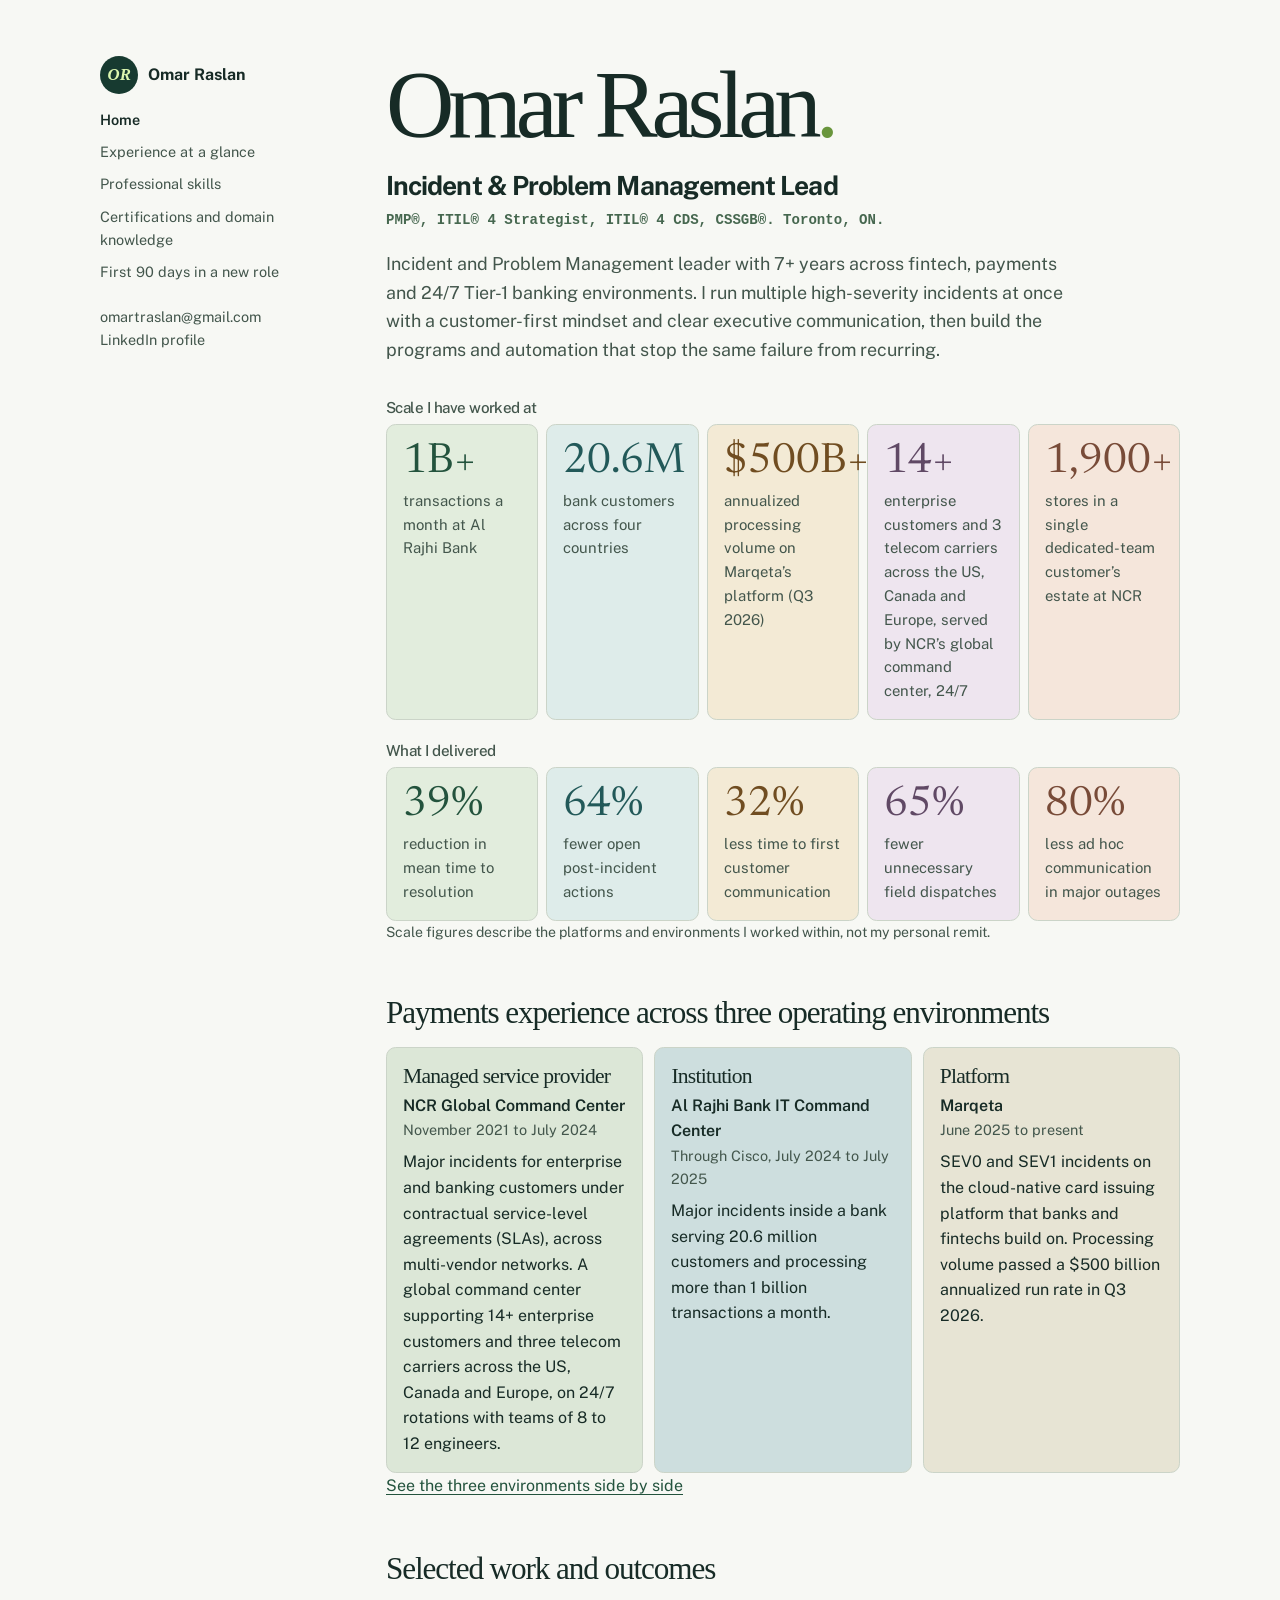
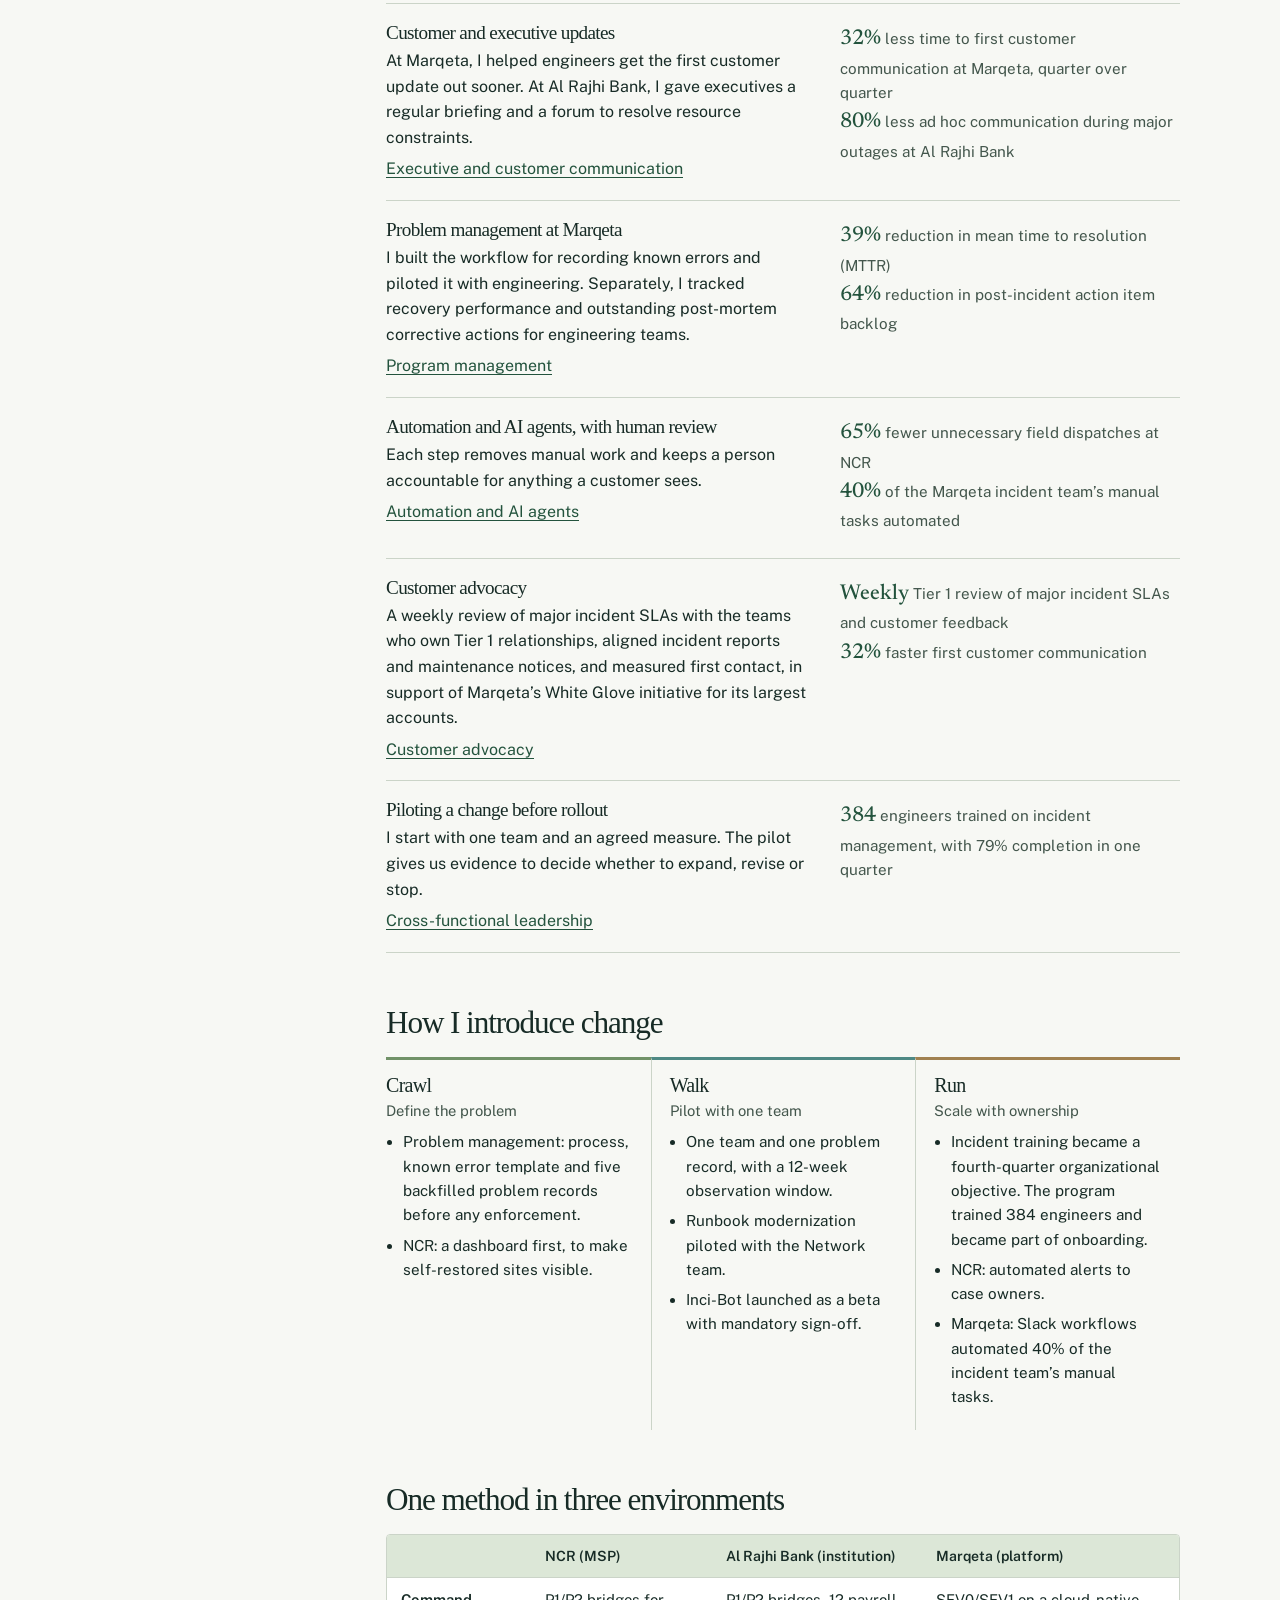
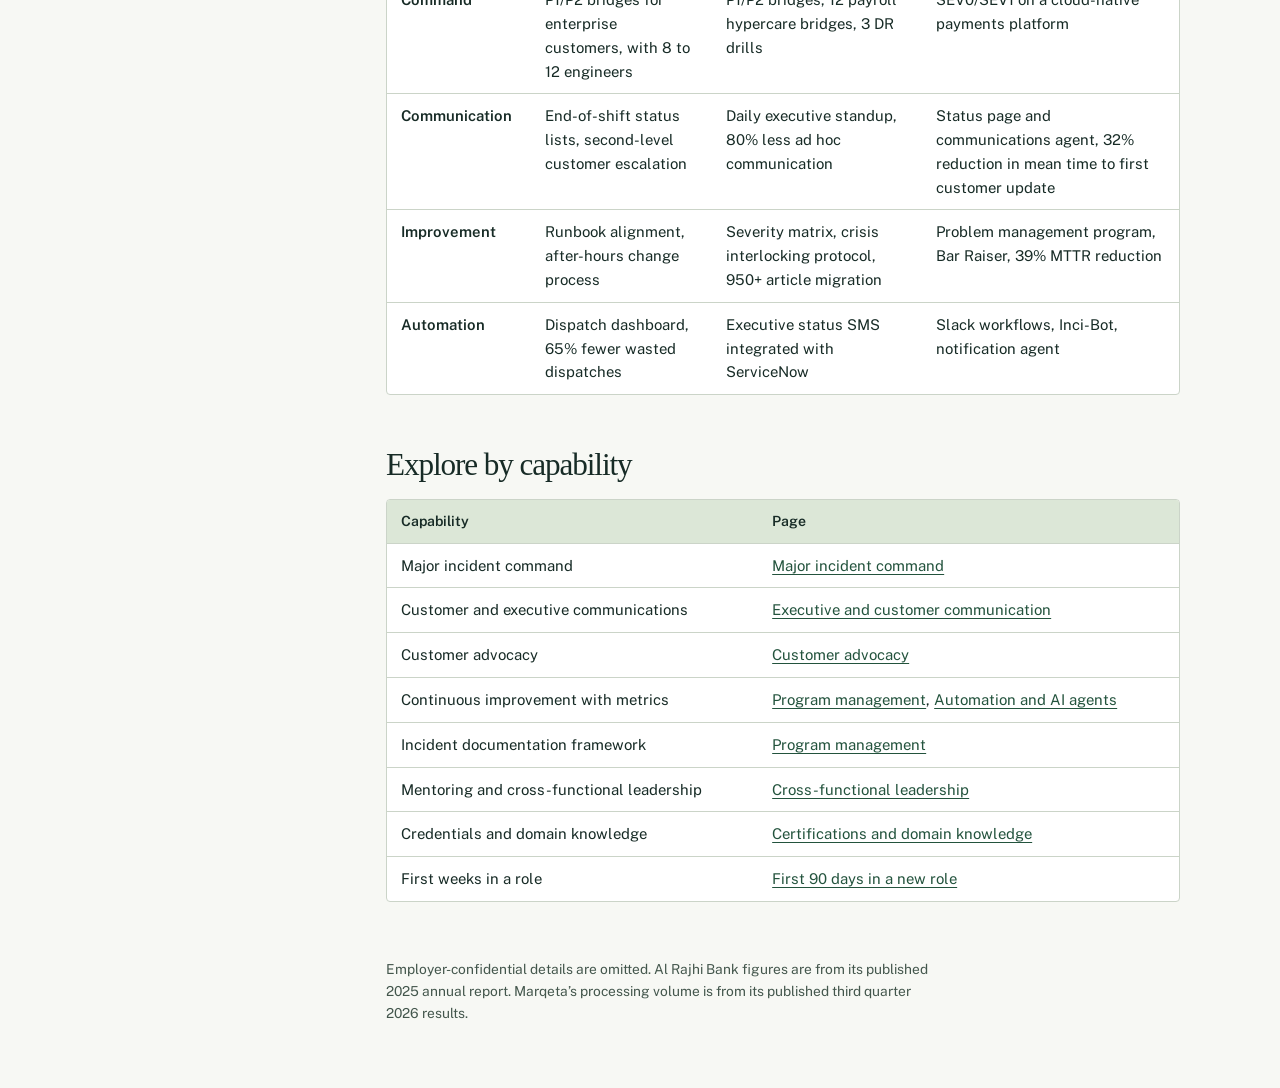
==== commit 876628bb: "Add section accents and tinted metric cards without changing portfolio v3 markup" ====
--- a/index.html
+++ b/index.html
@@ -219,6 +219,29 @@
 .models > div:nth-child(2) {background:#cddede}
 .models > div:nth-child(3) {background:#e7e4d4}
 
+
+/* Colour accents for the supplied portfolio views. */
+@media screen {
+  :root { --forest:#23533d; --sage:#e2eddd; --teal:#225959; --sea:#deecea;
+    --ochre:#704d21; --sand:#f3ead5; --plum:#604965; --lilac:#eee5ef;
+    --clay:#784b38; --peach:#f5e6db; }
+  #view-communication, #view-advocacy {--accent:var(--teal);--accent-soft:var(--sea)}
+  #view-program, #view-first-90-days {--accent:var(--ochre);--accent-soft:var(--sand)}
+  #view-automation, #view-skills {--accent:var(--plum);--accent-soft:var(--lilac)}
+  #view-leadership, #view-certifications {--accent:var(--clay);--accent-soft:var(--peach)}
+  .kpi-row {gap:.5rem;border:0}
+  .kpi-row > div {padding:1rem;border:1px solid var(--line);border-radius:.6rem;background:var(--tint);--tint:var(--sage);--tone:var(--forest)}
+  .kpi-row > div:nth-child(5n + 2) {--tint:var(--sea);--tone:var(--teal)}
+  .kpi-row > div:nth-child(5n + 3) {--tint:var(--sand);--tone:var(--ochre)}
+  .kpi-row > div:nth-child(5n + 4) {--tint:var(--lilac);--tone:var(--plum)}
+  .kpi-row > div:nth-child(5n) {--tint:var(--peach);--tone:var(--clay)}
+  .kpi-row dt {color:var(--tone)}
+  .view thead th {background:var(--accent-soft);color:var(--ink)}
+  .view .callout, .view .inpractice {border-inline-start:3px solid var(--accent);background:var(--accent-soft)}
+  .view .stages > div:nth-child(1) {border-top-color:#719268}
+  .view .stages > div:nth-child(2) {border-top-color:#4e8984}
+  .view .stages > div:nth-child(3) {border-top-color:#a18150}
+}
 </style>
 </head>
 <body>
